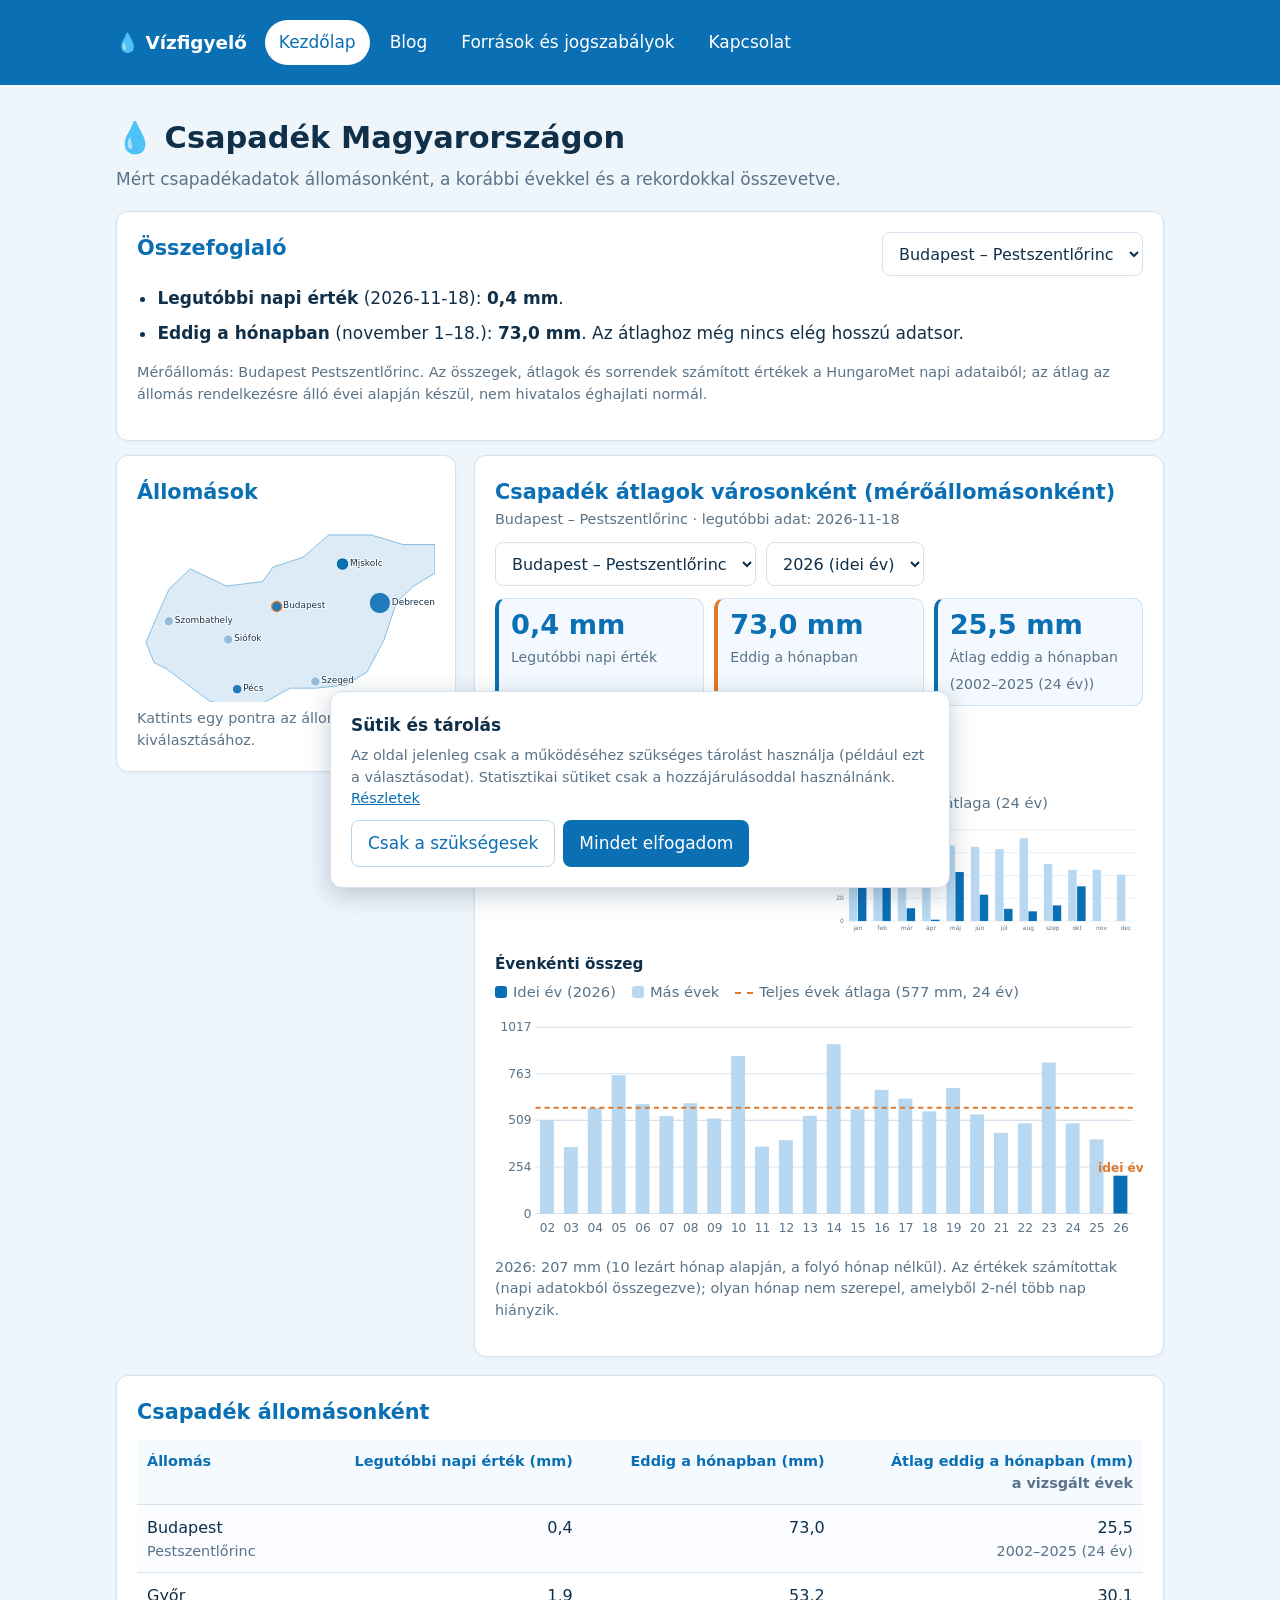
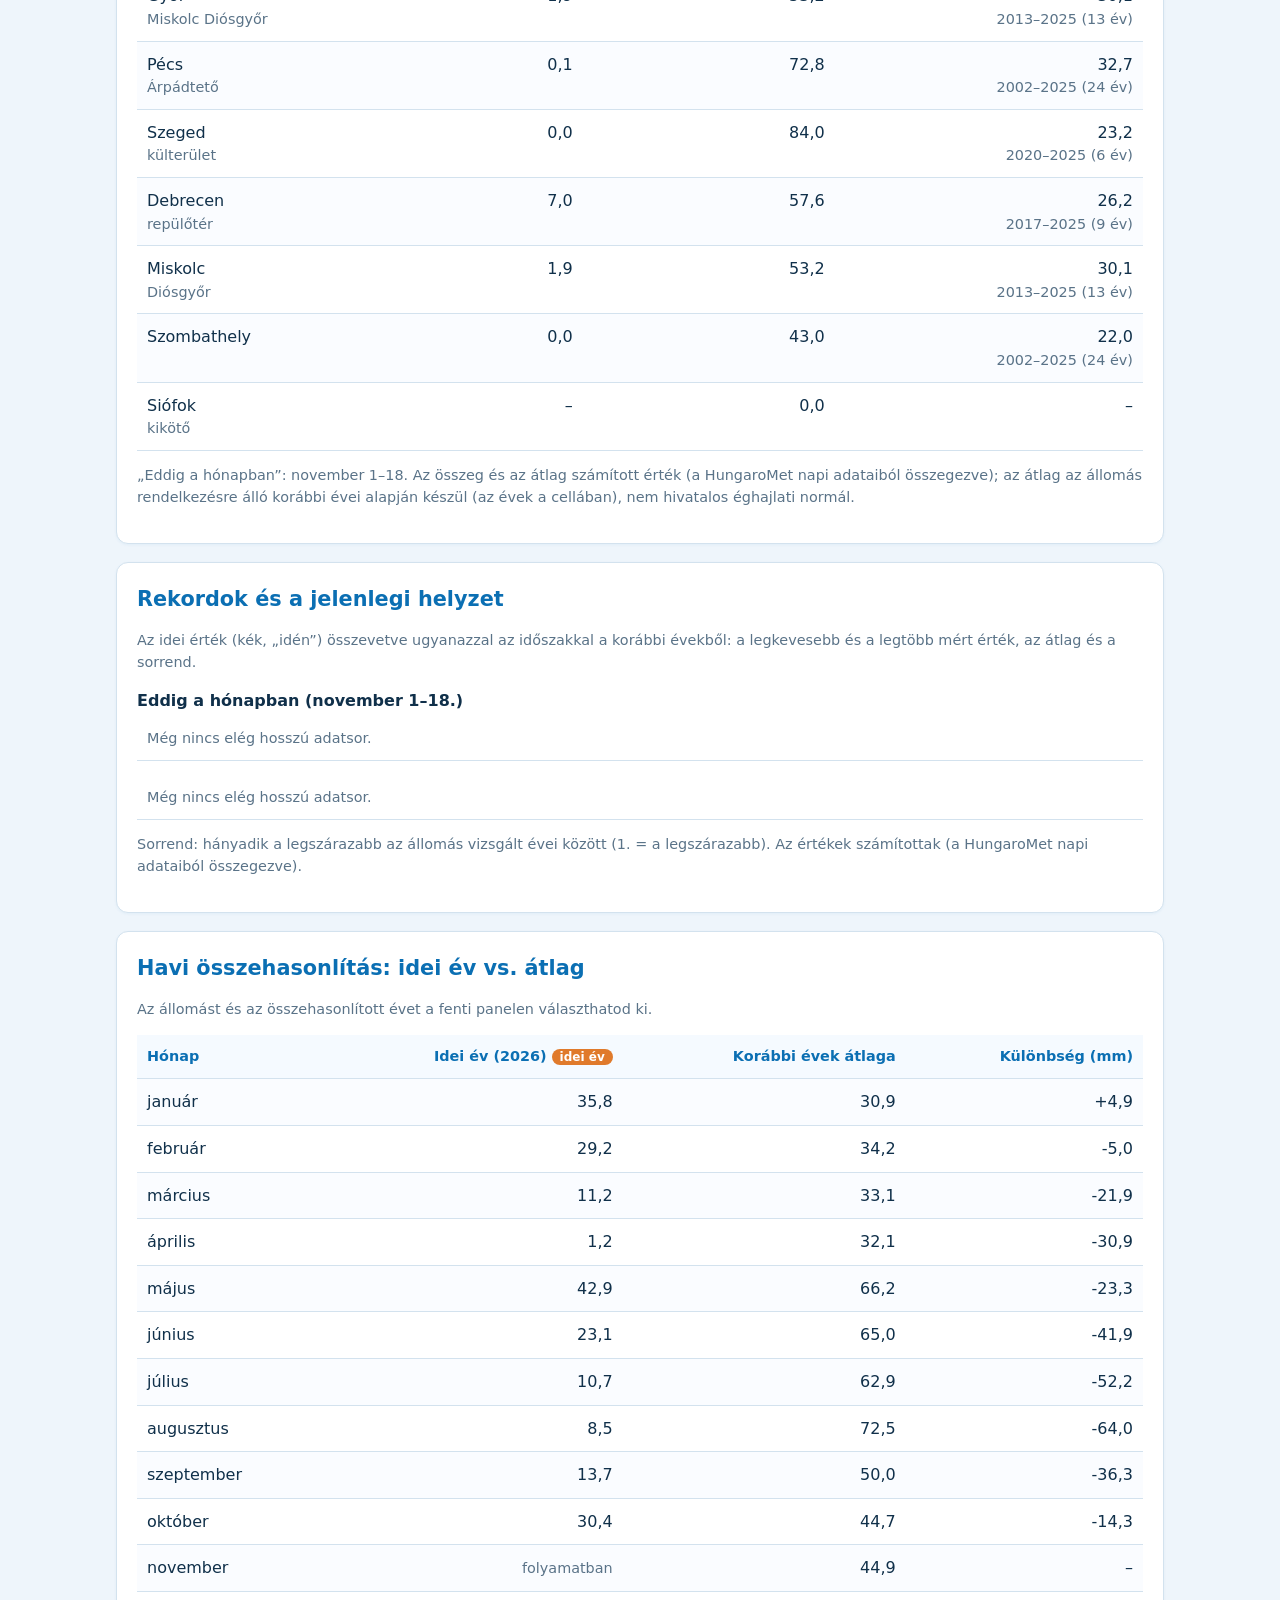
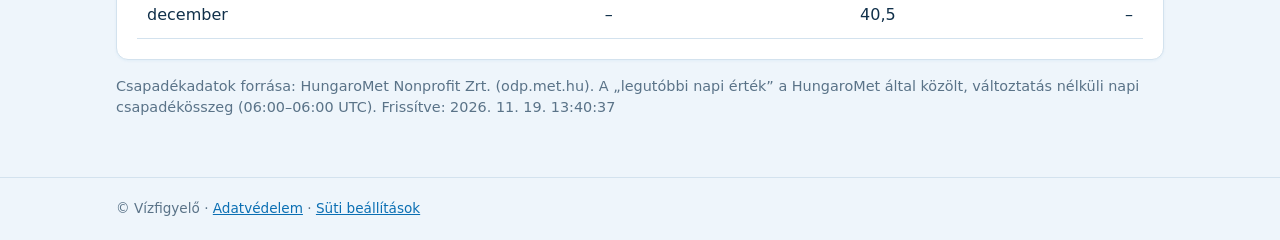
==== index.html @ 3c065a6e "Rename index (1).html to index.html" ====
<!DOCTYPE html>
<html lang="hu">
<head>
<meta charset="utf-8">
<meta name="viewport" content="width=device-width, initial-scale=1">
<title>Vízfigyelő – Csapadék Magyarországon</title>
<link rel="stylesheet" href="assets/site.css">
</head>
<body>
<main class="w">
<h1>💧 Csapadék Magyarországon</h1>
<p class="sub">Mért csapadékadatok állomásonként, a korábbi évekkel és a rekordokkal összevetve.</p>
<div class="demo" id="demo"><b>Demó adatok.</b> A számok mintaadatok, nem valós mérések.</div>

<div class="card" id="sumc">
 <div class="phead">
  <h2>Összefoglaló</h2>
  <div class="ctl"><select id="ss" aria-label="Város kiválasztása"></select></div>
 </div>
 <div id="sm"></div>
</div>

<div class="top">
 <div class="card"><h2>Állomások</h2><svg id="map" viewBox="0 0 700 430" role="img" aria-label="Magyarország térképe mérőállomásokkal"></svg><p class="note" style="margin:6px 0 0">Kattints egy pontra az állomás kiválasztásához.</p></div>
 <div class="card" id="panel">
  <div class="phead">
   <div><h2 id="dt">Csapadék átlagok városonként (mérőállomásonként)</h2><div id="dm" class="note"></div></div>
   <div class="ctl"><select id="cs" aria-label="Állomás"></select><select id="cy" aria-label="Összehasonlított év"></select></div>
  </div>
  <div class="tiles" id="tl"></div>
  <div class="charts">
   <div><h3>Napi csapadék, 14 nap (mm)</h3><svg id="ch" viewBox="0 0 320 140"></svg><div class="note" id="dn"></div></div>
   <div><h3>Havi csapadék</h3><div class="legend" id="lg1"></div><div id="c1"></div></div>
   <div class="wide"><h3>Évenkénti összeg</h3><div class="legend" id="lg2"></div><div id="c2"></div></div>
  </div>
  <p class="note" id="cn"></p>
 </div>
</div>

<div class="card">
 <h2>Csapadék állomásonként</h2>
 <div class="sc"><table id="tb"></table></div>
 <p class="note" id="tn"></p>
</div>

<div class="card">
 <h2>Rekordok és a jelenlegi helyzet</h2>
 <p class="note">Az idei érték (kék, „idén”) összevetve ugyanazzal az időszakkal a korábbi évekből: a legkevesebb és a legtöbb mért érték, az átlag és a sorrend.</p>
 <h3 id="r1t" style="font-size:1rem;margin:.8em 0 .3em"></h3>
 <div class="sc"><table id="r1"></table></div>
 <h3 id="r2t" style="font-size:1rem;margin:1em 0 .3em"></h3>
 <div class="sc"><table id="r2"></table></div>
 <p class="note">Sorrend: hányadik a legszárazabb az állomás vizsgált évei között (1. = a legszárazabb). Az értékek számítottak (a HungaroMet napi adataiból összegezve).</p>
</div>

<div class="card" id="cmpc">
 <h2>Havi összehasonlítás: idei év vs. átlag</h2>
 <p class="note">Az állomást és az összehasonlított évet a fenti panelen választhatod ki.</p>
 <div class="sc"><table id="mt"></table></div>
</div>

<div class="card" id="vz" hidden>
 <h2>Folyók vízállása</h2>
 <div class="sc"><table id="vt"></table></div>
 <p class="note" id="vn"></p>
</div>

<p class="note" style="margin-top:16px">Csapadékadatok forrása: HungaroMet Nonprofit Zrt. (odp.met.hu). A „legutóbbi napi érték” a HungaroMet által közölt, változtatás nélküli napi csapadékösszeg (06:00–06:00 UTC). Frissítve: <span id="up"></span></p>
</main>

<script>
const DEMO={updated:"2026-11-18T12:00:00+01:00",demo:true,stations:[
 {n:"Budapest",lo:19.04,la:47.5,last:0.0,lastDate:"2026-11-17",daily:[0,0,0.2,0,0,0,0,0,1.1,0,0,0,0,0]},
 {n:"Győr",lo:17.63,la:47.69,last:1.8,lastDate:"2026-11-17",daily:[0,0,0,0,0.4,0,0,0,0,2.3,0,0,0,1.8]},
 {n:"Pécs",lo:18.23,la:46.07,last:0.0,lastDate:"2026-11-17",daily:[0,0,0,0,0,0,0,0.6,0,0,0,0,0,0]},
 {n:"Szeged",lo:20.15,la:46.25,last:0.0,lastDate:"2026-11-17",daily:[0,0,0,0,0,0,0,0,0,0,0.2,0,0,0]},
 {n:"Debrecen",lo:21.63,la:47.53,last:0.4,lastDate:"2026-11-17",daily:[0,0,0,0,0,0.8,0,0,0,0,0,1.2,0,0.4]},
 {n:"Miskolc",lo:20.78,la:48.1,last:2.6,lastDate:"2026-11-17",daily:[0,0,0,1.0,0,0,0,0,3.4,0,0,0,0,2.6]}]};
(function(){const N=[37,32,33,38,58,66,62,55,48,42,48,43],S=[3.2,6.5,1.1,0.8,4.0,9.9],A=[22.4,26.0,24.1,18.3,25.6,33.2],T=[310,356,298,402,330,288];
 DEMO.stations.forEach((s,i)=>{let x=i*977+13;const r=()=>(x=(x*9301+49297)%233280)/233280,Y={};
  for(let y=2012;y<=2026;y++)Y[y]=N.map((n,m)=>(y===2026&&m>=10)?null:Math.round(n*(.4+r()*1.3)*10)/10);
  s.years=Y;s.mtd={sum:S[i],days:18,month:11,year:2026};s.ytd={sum:T[i],days:322,year:2026};
  s.mtdAvg=A[i];s.mtdAvgN=14;s.mtdAvgFrom=2012;s.mtdAvgTo=2025;
  s.mtdStats={avg:A[i],n:14,from:2012,to:2025,min:{y:2013,v:1.2},max:{y:2019,v:71.4},rank:3+i,of:15};
  s.ytdStats={avg:520,n:14,from:2012,to:2025,min:{y:2022,v:301.5},max:{y:2014,v:760.2},rank:2+i,of:15}});})();
// ---------------------------------------------------------------------
const OUT=[[16.11,46.87],[16.45,47.4],[16.65,47.7],[17.15,48.02],[18.0,47.75],[18.85,47.82],[19.1,48.05],[19.8,48.2],[20.4,48.55],[21.4,48.55],[22.15,48.4],[22.9,48.4],[22.9,47.95],[22.4,47.75],[22.0,47.5],[21.7,46.9],[21.3,46.4],[20.8,46.2],[20.1,46.15],[19.5,46.15],[18.9,45.93],[18.4,45.78],[17.6,45.95],[16.6,46.45],[16.3,46.55]];
const MN=["január","február","március","április","május","június","július","augusztus","szeptember","október","november","december"];
const MS=["jan","feb","már","ápr","máj","jún","júl","aug","szep","okt","nov","dec"];
const P=(lo,la)=>[(lo-16)*100+10,(48.7-la)*150+15];
const el=id=>document.getElementById(id),NS="http://www.w3.org/2000/svg";
const f=(x,d=1)=>x==null?"–":Number(x).toLocaleString("hu-HU",{minimumFractionDigits:d,maximumFractionDigits:d});
const esc=s=>String(s).replace(/[&<>"']/g,c=>({"&":"&amp;","<":"&lt;",">":"&gt;",'"':"&quot;","'":"&#39;"}[c]));
const lbl=s=>{let p="";if(s.hmName){p=s.hmName.toLowerCase().startsWith(s.n.toLowerCase())?s.hmName.slice(s.n.length).trim():s.hmName}return p?s.n+" – "+p:s.n};
const sum=a=>a.reduce((p,q)=>p+q,0);
const yrs=s=>s.mtdAvg!=null&&s.mtdAvgFrom?`${s.mtdAvgFrom}–${s.mtdAvgTo} (${s.mtdAvgN} év)`:"";
let DATA=DEMO,sel=null,csi=0,cyr=null;

function map(){
 const m=el("map");m.innerHTML="";
 const poly=document.createElementNS(NS,"polygon");poly.setAttribute("class","land");
 poly.setAttribute("points",OUT.map(p=>P(...p).join(",")).join(" "));m.appendChild(poly);
 DATA.stations.forEach((s,i)=>{
  const [x,y]=P(s.lo,s.la),r=11+Math.min(s.last||0,10)*2;
  const c=document.createElementNS(NS,"circle");
  c.setAttribute("cx",x);c.setAttribute("cy",y);c.setAttribute("r",r);
  c.setAttribute("fill",s.last>0?"#0b6fb3":"#8fb7d6");c.setAttribute("fill-opacity",".9");
  c.setAttribute("class","dot"+(sel===i?" sel":""));
  c.onclick=()=>pick(i);
  const t=document.createElementNS(NS,"title");t.textContent=s.n+": "+f(s.last)+" mm";c.appendChild(t);m.appendChild(c);
  const l=document.createElementNS(NS,"text");l.setAttribute("x",x+r+3);l.setAttribute("y",y+4);l.setAttribute("class","lblm");l.textContent=s.n;m.appendChild(l);
 });
}
function table(){
 el("tb").innerHTML="<tr><th>Állomás</th><th class=n>Legutóbbi napi érték (mm)</th><th class=n>Eddig a hónapban (mm)</th><th class=n>Átlag eddig a hónapban (mm)<div class=note>a vizsgált évek</div></th></tr>"+
  DATA.stations.map((s,i)=>`<tr class="r" data-i="${i}"><td>${esc(s.n)}${s.hmName?`<div class=note>${esc(lbl(s).slice(s.n.length+3)||"")}</div>`:""}</td><td class=n>${f(s.last)}</td><td class=n>${f(s.mtd&&s.mtd.sum)}</td><td class=n>${f(s.mtdAvg)}<div class=note>${yrs(s)}</div></td></tr>`).join("");
 el("tb").querySelectorAll("tr.r").forEach(r=>r.onclick=()=>pick(+r.dataset.i));
 const m=DATA.stations.find(s=>s.mtd);
 el("tn").textContent=m?`„Eddig a hónapban”: ${MN[m.mtd.month-1]} 1–${m.mtd.days}. Az összeg és az átlag számított érték (a HungaroMet napi adataiból összegezve); az átlag az állomás rendelkezésre álló korábbi évei alapján készül (az évek a cellában), nem hivatalos éghajlati normál.`:"";
}
function recs(){
 const m=DATA.stations.find(s=>s.mtd&&s.mtdStats)||DATA.stations.find(s=>s.mtd);
 const head=l=>`<tr><th>Állomás</th><th class=n>Idén (mm)</th><th class=n>Legkevesebb (mm)</th><th class=n>Átlag (mm)</th><th class=n>Legtöbb (mm)</th><th class=n>Sorrend</th></tr>`;
 const rows=(k,cur)=>DATA.stations.filter(s=>s[k+"Stats"]&&s[k]).map(s=>{const t=s[k+"Stats"];
  return `<tr><td>${esc(s.n)}</td><td class=n><b style="color:var(--ac)">${f(cur(s))}</b></td><td class=n>${f(t.min.v)}<div class=note>${t.min.y}</div></td><td class=n>${f(t.avg)}<div class=note>${t.from}–${t.to}</div></td><td class=n>${f(t.max.v)}<div class=note>${t.max.y}</div></td><td class=n>${t.rank}. / ${t.of}</td></tr>`}).join("");
 const a=rows("mtd",s=>s.mtd.sum),b=rows("ytd",s=>s.ytd.sum);
 el("r1t").textContent=m?`Eddig a hónapban (${MN[m.mtd.month-1]} 1–${m.mtd.days}.)`:"";
 el("r2t").textContent=m&&m.ytd?`Eddig az évben (január 1. – ${MN[m.mtd.month-1]} ${m.mtd.days}.)`:"";
 el("r1").innerHTML=a?head()+a:"<tr><td class=note>Még nincs elég hosszú adatsor.</td></tr>";
 el("r2").innerHTML=b?head()+b:"<tr><td class=note>Még nincs elég hosszú adatsor.</td></tr>";
}
function detail(){
 const ch=el("ch");ch.innerHTML="";el("tl").innerHTML="";
 if(sel===null)return;
 const s=DATA.stations[sel];
 el("dm").textContent=lbl(s)+(s.lastDate?" · legutóbbi adat: "+s.lastDate:"");
 const T=[["Legutóbbi napi érték",f(s.last)+" mm",""]];
 if(s.mtd)T.push(["Eddig a hónapban",f(s.mtd.sum)+" mm","hl"],["Átlag eddig a hónapban"+(yrs(s)?" ("+yrs(s)+")":""),f(s.mtdAvg)+" mm",""]);
 if(s.ytd)T.push(["Eddig az évben",f(s.ytd.sum)+" mm",""]);
 el("tl").innerHTML=T.map(t=>`<div class="tile ${t[2]}"><b>${t[1]}</b><span>${esc(t[0])}</span></div>`).join("");
 const d=s.daily.map(v=>v||0),mx=Math.max(...d,1)*1.1,X=i=>20+i*(290/13),Y=v=>120-v/mx*100;
 ch.innerHTML=`<line x1="20" y1="120" x2="310" y2="120" stroke="var(--bd)"/>`+d.map((v,i)=>`<rect x="${X(i)-8}" y="${Y(v)}" width="16" height="${120-Y(v)}" style="fill:var(--ac)" opacity=".85"/>`).join("")+
  `<text x="20" y="135" class="lbl" style="fill:var(--mu)">−14 nap</text><text x="285" y="135" class="lbl" style="fill:var(--mu)">legutóbbi</text>`;
 summary();el("dn").innerHTML=DATA.demo?'<span class="tag">demó adat</span>':"";
}
function summary(){
 const ss=el("ss");
 ss.innerHTML=DATA.stations.map((s,i)=>`<option value="${i}"${i===sel?" selected":""}>${esc(lbl(s))}</option>`).join("");
 if(sel===null){el("sm").innerHTML="";return}
 const s=DATA.stations[sel],M=s.mtdStats,Yt=s.ytdStats,L=[];
 const rel=(cur,avg)=>{if(avg==null||!avg)return null;const p=(cur-avg)/avg*100,d=cur-avg;
  const w=Math.abs(p)<=10?["az átlag körül","tag"]:p>0?["az átlag felett","tag now"]:["az átlag alatt","tag"];
  return `<span class="${w[1]}">${w[0]}</span> (${d>0?"+":""}${f(d)} mm, ${p>0?"+":""}${f(p,0)}%)`};
 L.push(`<b>Legutóbbi napi érték</b> (${esc(s.lastDate||"–")}): <b>${f(s.last)} mm</b>.`);
 if(s.mtd){let t=`<b>Eddig a hónapban</b> (${MN[s.mtd.month-1]} 1–${s.mtd.days}.): <b>${f(s.mtd.sum)} mm</b>`;
  if(M){t+=`. Az átlag ${M.from}–${M.to} között ${f(M.avg)} mm, így ez ${rel(s.mtd.sum,M.avg)}.`;
   t+=` Ugyanebben az időszakban a legkevesebb ${f(M.min.v)} mm (${M.min.y}), a legtöbb ${f(M.max.v)} mm (${M.max.y}) volt; ${M.rank}. a legszárazabb a(z) ${M.of} év közül.`}
  else t+=". Az átlaghoz még nincs elég hosszú adatsor.";L.push(t)}
 if(s.ytd){let t=`<b>Eddig az évben</b>: <b>${f(s.ytd.sum)} mm</b>`;
  if(Yt){t+=`. Az átlag ${f(Yt.avg)} mm, így ez ${rel(s.ytd.sum,Yt.avg)}.`;
   t+=` A legkevesebb ${f(Yt.min.v)} mm (${Yt.min.y}), a legtöbb ${f(Yt.max.v)} mm (${Yt.max.y}); ${Yt.rank}. a legszárazabb a(z) ${Yt.of} év közül.`}
  else t+=". Az átlaghoz még nincs elég hosszú adatsor.";L.push(t)}
 el("sm").innerHTML="<ul style='margin:.4em 0 0;padding-left:1.2em'>"+L.map(x=>`<li style="margin:.5em 0">${x}</li>`).join("")+"</ul>"+
  `<p class="note">${s.hmName?"Mérőállomás: "+esc(s.hmName)+". ":""}Az összegek, átlagok és sorrendek számított értékek a HungaroMet napi adataiból; az átlag az állomás rendelkezésre álló évei alapján készül, nem hivatalos éghajlati normál.${DATA.demo?' <span class="tag">demó adat</span>':""}</p>`;
}
function barChart(cats,groups,line,mark){
 const W=640,H=230,L=40,R=10,T=18,B=28,pw=W-L-R,ph=H-T-B;
 const all=groups.flatMap(g=>g.v).filter(v=>v!=null).concat(line!=null?[line]:[]);
 const mx=Math.max(...all,1)*1.1,n=cats.length,gw=pw/n,bw=Math.min(18,gw/(groups.length+.6));
 let s=`<svg viewBox="0 0 ${W} ${H}" role="img">`;
 for(let k=0;k<=4;k++){const y=T+ph-ph*k/4;s+=`<line x1="${L}" x2="${W-R}" y1="${y}" y2="${y}" stroke="var(--bd)"/><text x="${L-4}" y="${y+4}" text-anchor="end" class="lbl" style="fill:var(--mu)">${Math.round(mx*k/4)}</text>`}
 cats.forEach((c,i)=>{const x0=L+gw*i+gw/2-bw*groups.length/2;
  groups.forEach((g,j)=>{const v=g.v[i];if(v==null)return;const h=v/mx*ph,col=Array.isArray(g.c)?g.c[i]:g.c;
   s+=`<rect x="${x0+j*bw}" y="${T+ph-h}" width="${bw-1}" height="${h}" style="fill:${col}"><title>${c}: ${f(v)} mm</title></rect>`});
  s+=`<text x="${L+gw*i+gw/2}" y="${H-10}" text-anchor="middle" class="lbl" style="fill:var(--mu)">${c}</text>`});
 if(line!=null){const y=T+ph-line/mx*ph;s+=`<line x1="${L}" x2="${W-R}" y1="${y}" y2="${y}" style="stroke:var(--wa)" stroke-width="2" stroke-dasharray="5 4"/>`}
 if(mark&&groups[0].v[mark.i]!=null){const v=groups[0].v[mark.i];s+=`<text x="${L+gw*mark.i+gw/2}" y="${T+ph-v/mx*ph-4}" text-anchor="middle" class="lbl" style="fill:var(--wa);font-weight:700">${mark.t}</text>`}
 return s+"</svg>";
}
function cmp(){
 el("cs").innerHTML=DATA.stations.map((s,i)=>`<option value="${i}"${i===csi?" selected":""}>${esc(lbl(s))}</option>`).join("");
 const s=DATA.stations[csi],Y=s.years||{},ys=Object.keys(Y).sort();
 if(!ys.length){["c1","c2","mt","lg1","lg2"].forEach(i=>el(i).innerHTML="");el("c1").innerHTML="<p class='sub'>Még nincs elég adat az összehasonlításhoz.</p>";el("cn").textContent="";el("cy").innerHTML="";return}
 const curY=String(s.mtd&&s.mtd.year||ys[ys.length-1]);
 if(cyr==null||!Y[cyr])cyr=Y[curY]?curY:ys[ys.length-1];
 const isCur=cyr===curY;
 el("cy").innerHTML=ys.slice().reverse().map(y=>`<option value="${y}"${y===cyr?" selected":""}>${y}${y===curY?" (idei év)":""}</option>`).join("");
 const others=ys.filter(y=>y!==cyr);
 const avg=MS.map((_,m)=>{const v=others.map(y=>Y[y][m]).filter(x=>x!=null);return v.length>=3?sum(v)/v.length:null});
 const yl=isCur?"Idei év":"Kiválasztott év",al=isCur?"Korábbi évek átlaga":"A többi év átlaga";
 el("lg1").innerHTML=`<span><i style="background:var(--ac)"></i>${yl} (${cyr})</span><span><i style="background:var(--ac3)"></i>${al} (${others.length} év)</span>`;
 el("c1").innerHTML=barChart(MS,[{v:avg,c:"var(--ac3)"},{v:Y[cyr],c:"var(--ac)"}]);
 const cm=isCur&&s.mtd?s.mtd.month-1:-1;
 el("mt").innerHTML=`<tr><th>Hónap</th><th class=n>${yl} (${cyr}) ${isCur?'<span class="tag now">idei év</span>':""}</th><th class=n>${al}</th><th class=n>Különbség (mm)</th></tr>`+
  MN.map((mn,m)=>{const v=Y[cyr][m],a=avg[m],d=v!=null&&a!=null?v-a:null;
   return `<tr><td>${mn}</td><td class=n>${m===cm?'<span class="note">folyamatban</span>':f(v)}</td><td class=n>${f(a)}</td><td class=n>${d==null?"–":(d>0?"+":"")+f(d)}</td></tr>`}).join("");
 const full=y=>Y[y].every(x=>x!=null)?sum(Y[y]):null;
 const tot=ys.map(y=>full(y)!=null?full(y):(y===cyr?sum(Y[y].filter(x=>x!=null)):null));
 const fo=others.map(full).filter(x=>x!=null),avgT=fo.length?sum(fo)/fo.length:null;
 el("lg2").innerHTML=`<span><i style="background:var(--ac)"></i>${yl} (${cyr})</span><span><i style="background:var(--ac3)"></i>Más évek</span><span><i class="dash"></i>Teljes évek átlaga${avgT!=null?` (${f(avgT,0)} mm, ${fo.length} év)`:""}</span>`;
 el("c2").innerHTML=barChart(ys.map(y=>y.slice(2)),[{v:tot,c:ys.map(y=>y===cyr?"var(--ac)":"var(--ac3)")}],avgT,{i:ys.indexOf(cyr),t:isCur?"idei év":"kiv."});
 const done=Y[cyr].filter(x=>x!=null).length;
 el("cn").textContent=`${cyr}: ${f(sum(Y[cyr].filter(x=>x!=null)),0)} mm`+(done<12?` (${done} lezárt hónap alapján${isCur?", a folyó hónap nélkül":""})`:"")+`. Az értékek számítottak (napi adatokból összegezve); olyan hónap nem szerepel, amelyből 2-nél több nap hiányzik.`;
}
function pick(i){sel=i;csi=i;map();detail();cmp()}
el("ss").onchange=e=>pick(+e.target.value);
el("cs").onchange=e=>{csi=+e.target.value;cmp()};
el("cy").onchange=e=>{cyr=e.target.value;cmp()};

function vizugy(v){
 el("vt").innerHTML="<tr><th>Vízmérce</th><th>Vízfolyás</th><th>Mérés időpontja</th><th class=n>Vízállás (cm)</th></tr>"+
  v.gauges.map(g=>`<tr><td>${esc(g.name)}</td><td>${esc(g.river)}</td><td>${esc(g.time)}</td><td class=n>${esc(g.level)}</td></tr>`).join("");
 el("vn").innerHTML=`Adatgazda: Országos Vízügyi Főigazgatóság (OVF), <a href="https://vizugy.hu" rel="noopener">vizugy.hu</a>. A vízállás a vízmérce nullpontjához viszonyított érték. Az adatok tájékoztató jellegűek; hivatalos döntésekhez és vízi közlekedéshez az eredeti hatósági közlemények az irányadók.`;
 el("vz").hidden=false;
}
function init(){
 el("demo").style.display=DATA.demo?"":"none";
 el("up").textContent=new Date(DATA.updated).toLocaleString("hu-HU")+(DATA.demo?" (demó)":"");
 if(sel===null&&DATA.stations.length){sel=0;csi=0}
 map();table();recs();detail();cmp();
}
fetch("data.json",{cache:"no-store"}).then(r=>r.ok?r.json():Promise.reject())
 .then(d=>{if(d&&d.stations&&d.stations.length)DATA=d}).catch(()=>{}).finally(init);
fetch("vizugy.json",{cache:"no-store"}).then(r=>r.ok?r.json():Promise.reject())
 .then(v=>{if(v&&v.gauges&&v.gauges.length)vizugy(v)}).catch(()=>{});
</script>
<script src="assets/site.js"></script>
</body>
</html>
---- assets/site.css ----
/* Light blue palette: tints of one blue + one complementary orange accent */
:root{color-scheme:light;
--bg:#eef5fb;--card:#ffffff;--tx:#10304a;--mu:#5a7388;--bd:#d3e2ee;
--ac:#0b6fb3;--ac2:#4a9fd8;--ac3:#b7d8f0;--land:#dcebf6;--wa:#e07a2b}
*{box-sizing:border-box}
body{margin:0;background:var(--bg);color:var(--tx);font:16px/1.55 system-ui,-apple-system,"Segoe UI",Roboto,sans-serif}
a{color:var(--ac)}
.w{max-width:1080px;margin:0 auto;padding:16px}
h1{font-size:1.6rem;margin:.2em 0}h2{font-size:1.15rem;margin:0 0 .5em;color:var(--ac)}
.sub{color:var(--mu);margin:0 0 12px}
.card{background:var(--card);border:1px solid var(--bd);border-radius:12px;padding:14px;margin-top:14px;box-shadow:0 1px 3px rgba(11,111,179,.06)}
.grid{display:grid;grid-template-columns:1.2fr 1fr;gap:14px}.grid .card{margin-top:0}
@media(max-width:800px){.grid{grid-template-columns:1fr}}
.demo{background:#fdeede;border:1px solid var(--wa);border-radius:10px;padding:10px 12px;margin:12px 0;font-size:.9rem}
header.site{background:var(--ac)}
.bar{display:flex;align-items:center;gap:18px;flex-wrap:wrap;padding-top:10px;padding-bottom:10px}
.brand{font-weight:700;font-size:1.15rem;text-decoration:none;color:#fff}
nav{display:flex;gap:6px;flex-wrap:wrap}
nav a{padding:6px 12px;border-radius:99px;text-decoration:none;color:#fff}
nav a:hover{background:rgba(255,255,255,.2)}
nav a[aria-current]{background:#fff;color:var(--ac)}
#mb{display:none;margin-left:auto;font-size:1.3rem;background:none;border:1px solid rgba(255,255,255,.6);border-radius:8px;color:#fff;padding:2px 10px}
@media(max-width:640px){#mb{display:block}nav{display:none;width:100%;flex-direction:column}nav.open{display:flex}}
footer.site{color:var(--mu);font-size:.85rem;margin-top:24px;border-top:1px solid var(--bd)}
svg{width:100%;height:auto;display:block}
.land{fill:var(--land);stroke:var(--ac2);stroke-width:1.5}
.dot{cursor:pointer;stroke:#fff;stroke-width:2}.dot:hover,.dot.sel{stroke:var(--wa);stroke-width:3}
.lbl{font-size:11px;fill:var(--tx);pointer-events:none}
table{width:100%;border-collapse:collapse;font-size:.9rem}
th,td{text-align:left;padding:6px 6px;border-bottom:1px solid var(--bd);vertical-align:top}
th{color:var(--ac);font-weight:600;background:#f5faff}
td.n,th.n{text-align:right;font-variant-numeric:tabular-nums}
tr.r{cursor:pointer}tr.r:hover{background:#f0f7fd}
.sc{overflow-x:auto}
.tag{font-size:.75rem;padding:1px 8px;border-radius:99px;background:var(--ac3);color:var(--tx);white-space:nowrap}
.tag.now{background:var(--wa);color:#fff}
.note{color:var(--mu);font-size:.82rem}
.legend{display:flex;gap:16px;flex-wrap:wrap;font-size:.85rem;color:var(--mu);margin:4px 0 6px}
.legend i{display:inline-block;width:12px;height:12px;border-radius:3px;margin-right:6px;vertical-align:-1px}
.legend i.dash{height:0;width:18px;border-radius:0;border-top:2px dashed var(--wa);vertical-align:3px}
.ctl{display:flex;gap:10px;flex-wrap:wrap;margin-bottom:10px}
select,input,textarea{font:inherit;color:var(--tx);background:#fff;border:1px solid var(--bd);border-radius:8px;padding:8px 10px;width:100%}
.ctl select{width:auto}
label{display:block;margin:10px 0 4px;font-weight:600}
label.chk{display:flex;gap:8px;font-weight:400;align-items:flex-start}label.chk input{width:auto;margin-top:5px}
.btn{background:var(--ac);color:#fff;border:0;border-radius:8px;padding:9px 16px;font:inherit;cursor:pointer}
.btn.alt{background:#fff;color:var(--ac);border:1px solid var(--ac3)}
.prose{max-width:760px}.prose p,.prose li{line-height:1.65}
.post{display:block;text-decoration:none;color:inherit}.post h2{margin:0}
#cb{position:fixed;left:12px;right:12px;bottom:12px;max-width:620px;margin:0 auto;z-index:50;box-shadow:0 6px 24px rgba(16,48,74,.25)}
#cb .row{display:flex;gap:8px;flex-wrap:wrap;margin-top:10px}

/* ---- dashboard layout ---- */
h3{font-size:.95rem;margin:.2em 0;color:var(--tx)}
.top{display:grid;grid-template-columns:minmax(250px,340px) 1fr;gap:14px;align-items:start;margin-top:14px}
.top .card{margin-top:0}
@media(max-width:860px){.top{grid-template-columns:1fr}}
.phead{display:flex;justify-content:space-between;gap:12px;flex-wrap:wrap;align-items:flex-start}
.phead h2{margin:0;font-size:1.3rem}
.phead .ctl{margin:0}
.tiles{display:grid;grid-template-columns:repeat(auto-fit,minmax(170px,1fr));gap:10px;margin:12px 0 14px}
.tile{background:#f3f9fe;border:1px solid var(--bd);border-left:4px solid var(--ac);border-radius:10px;padding:8px 12px}
.tile b{display:block;font-size:1.45rem;color:var(--ac);line-height:1.3}
.tile span{font-size:.8rem;color:var(--mu)}
.tile.hl{border-left-color:var(--wa)}
.charts{display:grid;grid-template-columns:1fr 1fr;gap:14px}
.charts .wide{grid-column:1/-1}
@media(max-width:700px){.charts{grid-template-columns:1fr}}
.lblm{font-size:21px;fill:var(--tx);pointer-events:none;paint-order:stroke;stroke:#fff;stroke-width:4px}
tr:nth-child(even) td{background:#fafcff}

/* ---- readability pass ---- */
body{font-size:17px;line-height:1.6}
.w{padding:20px 16px}
h1{font-size:1.9rem;margin:.3em 0 .1em}
h2{font-size:1.3rem}
.card{padding:20px;margin-top:18px}
.top{gap:18px}
table{font-size:1rem}
th,td{padding:10px 10px}
th{font-size:.9rem}
.note{font-size:.9rem;line-height:1.5}
.legend{font-size:.92rem}
.tile b{font-size:1.7rem}
.tile span{font-size:.88rem}
select{font-size:1rem;padding:10px 12px;min-height:44px}
nav a{padding:9px 14px}
.btn{min-height:44px}
.lbl{font-size:12px}
@media(max-width:640px){body{font-size:16px}.card{padding:14px}th,td{padding:8px 6px}}
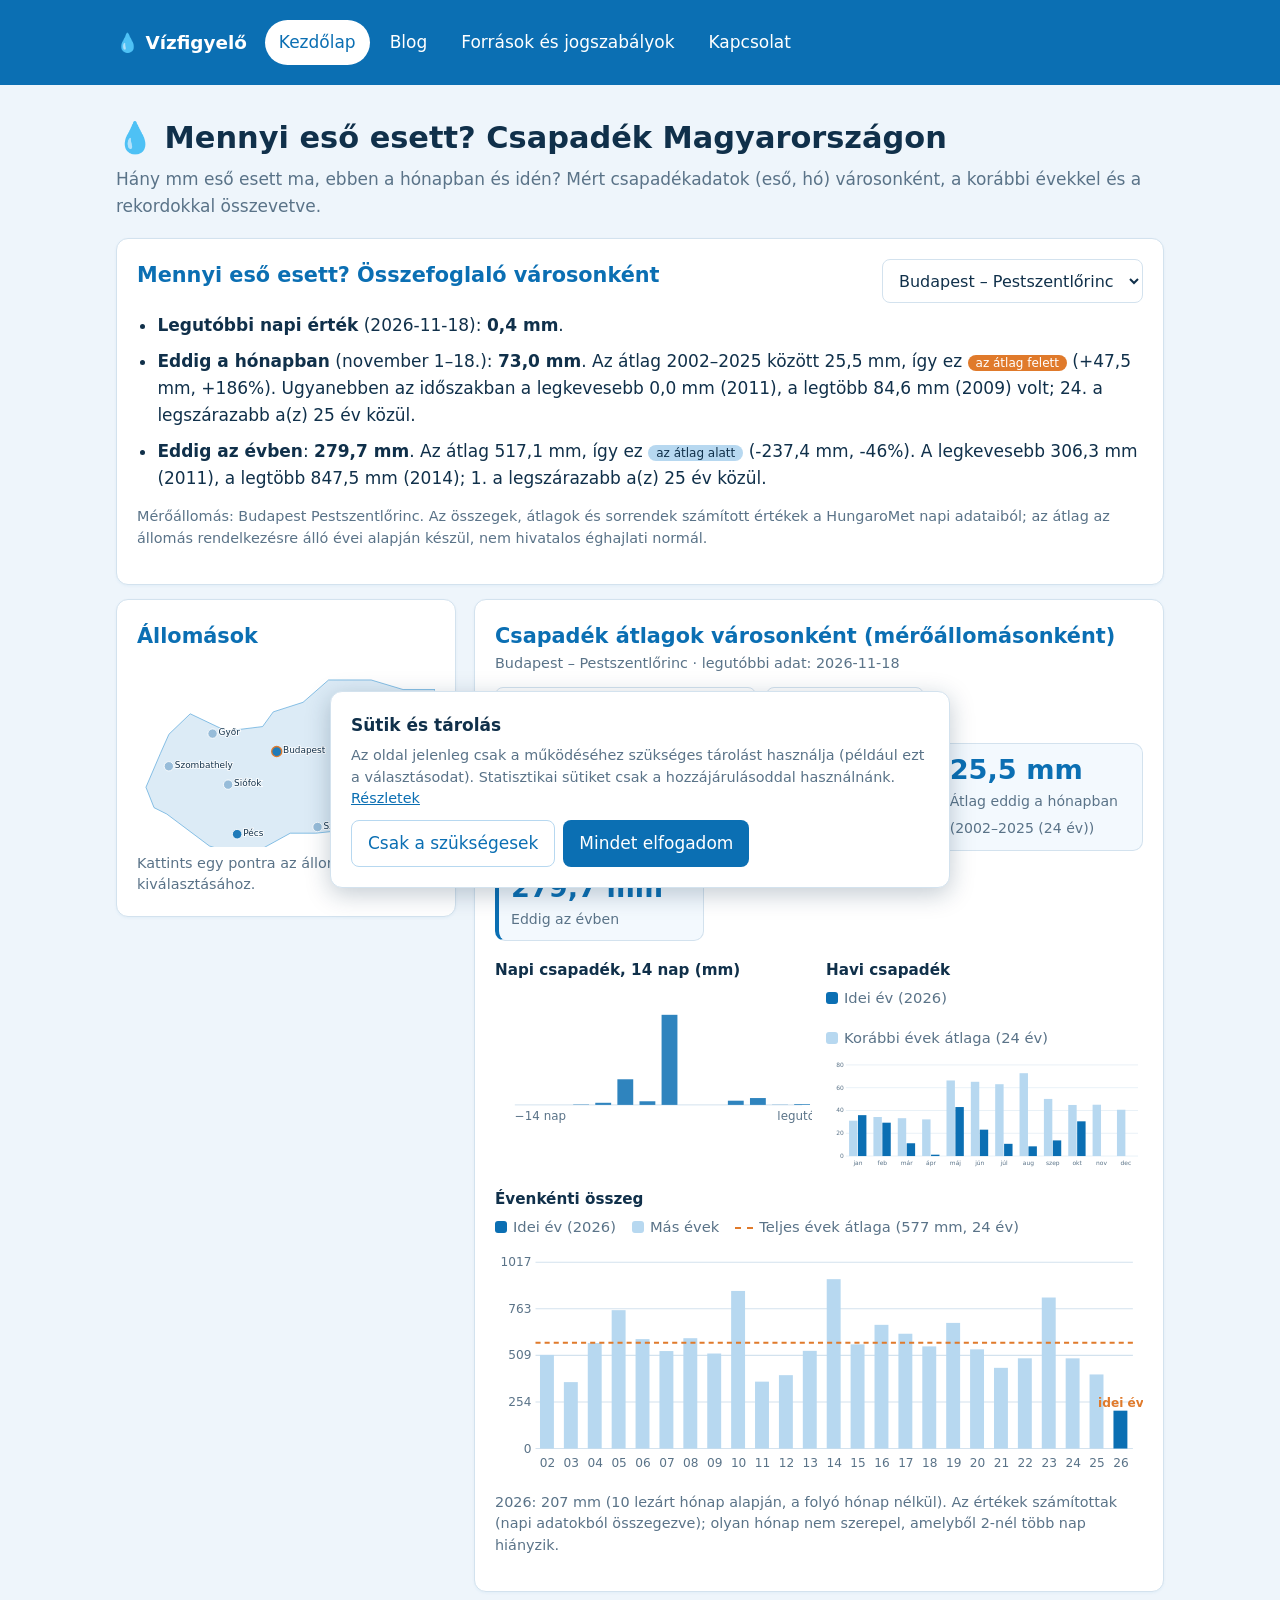
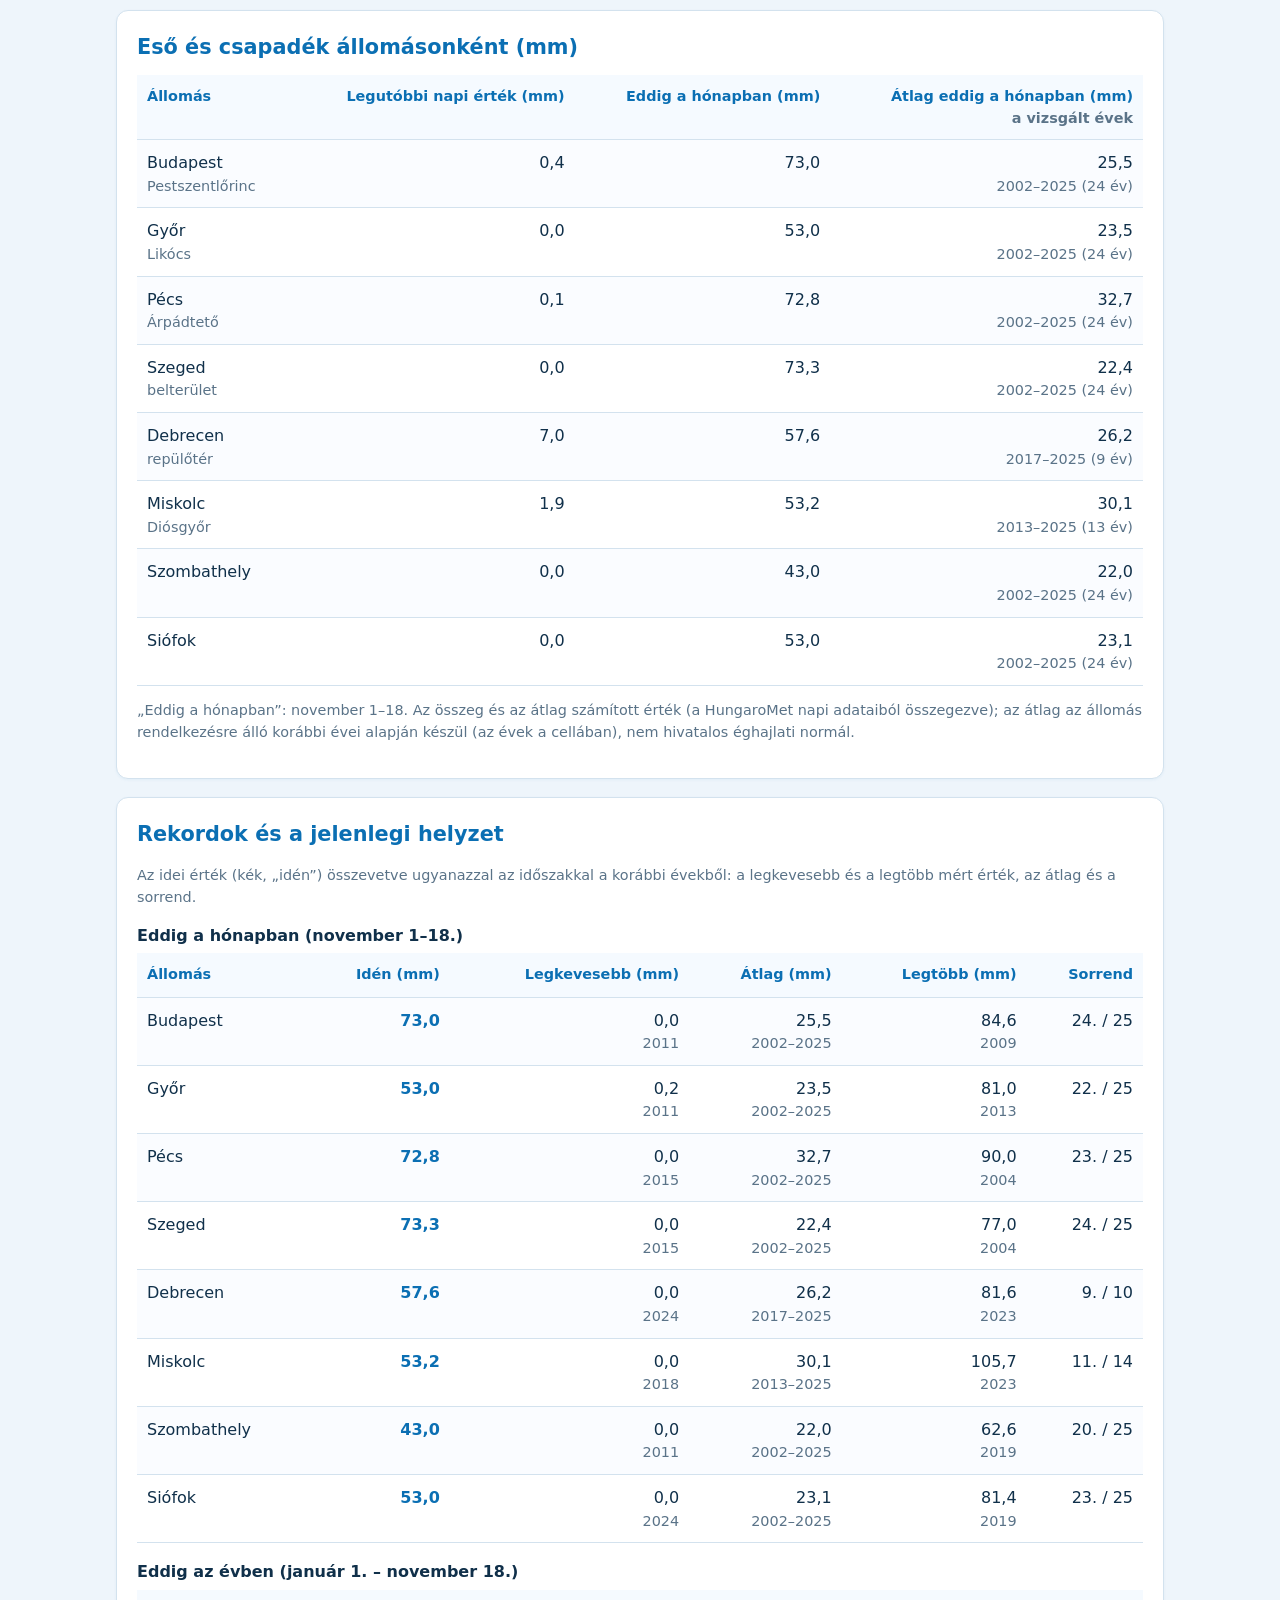
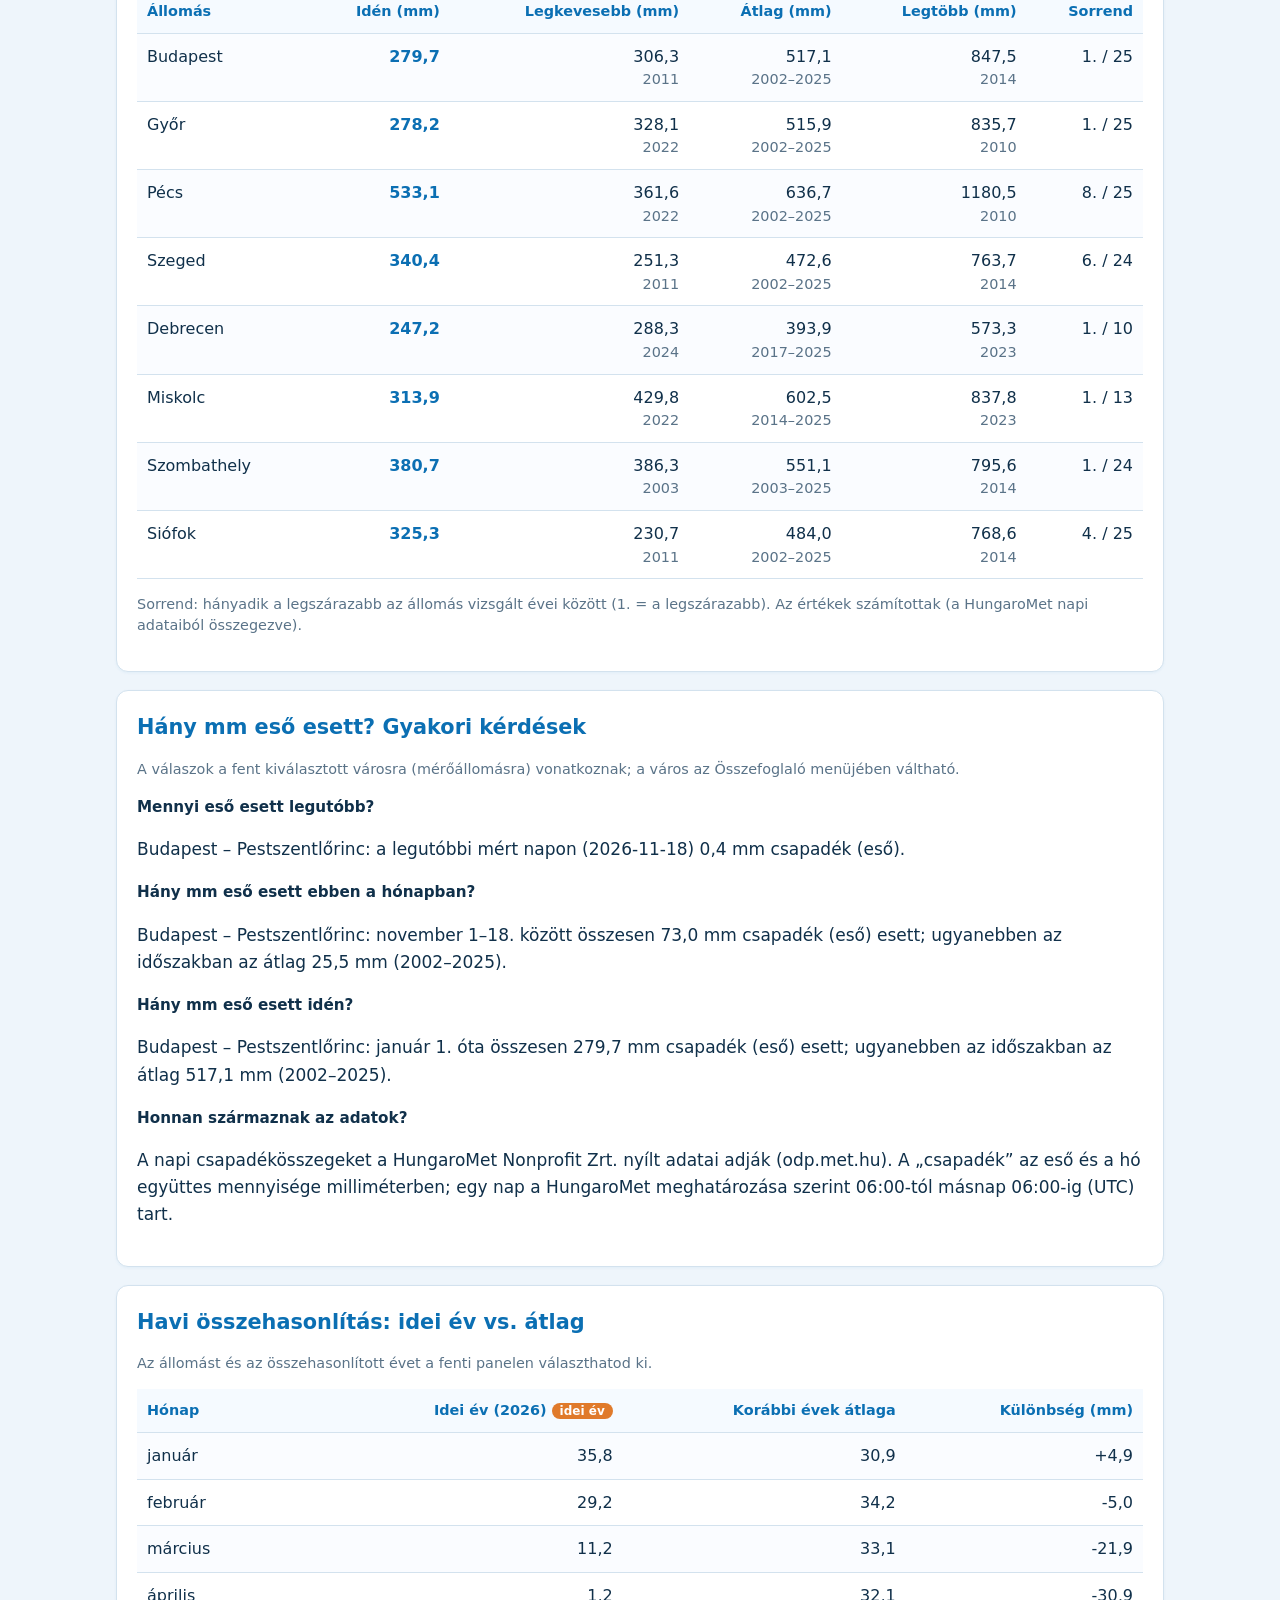
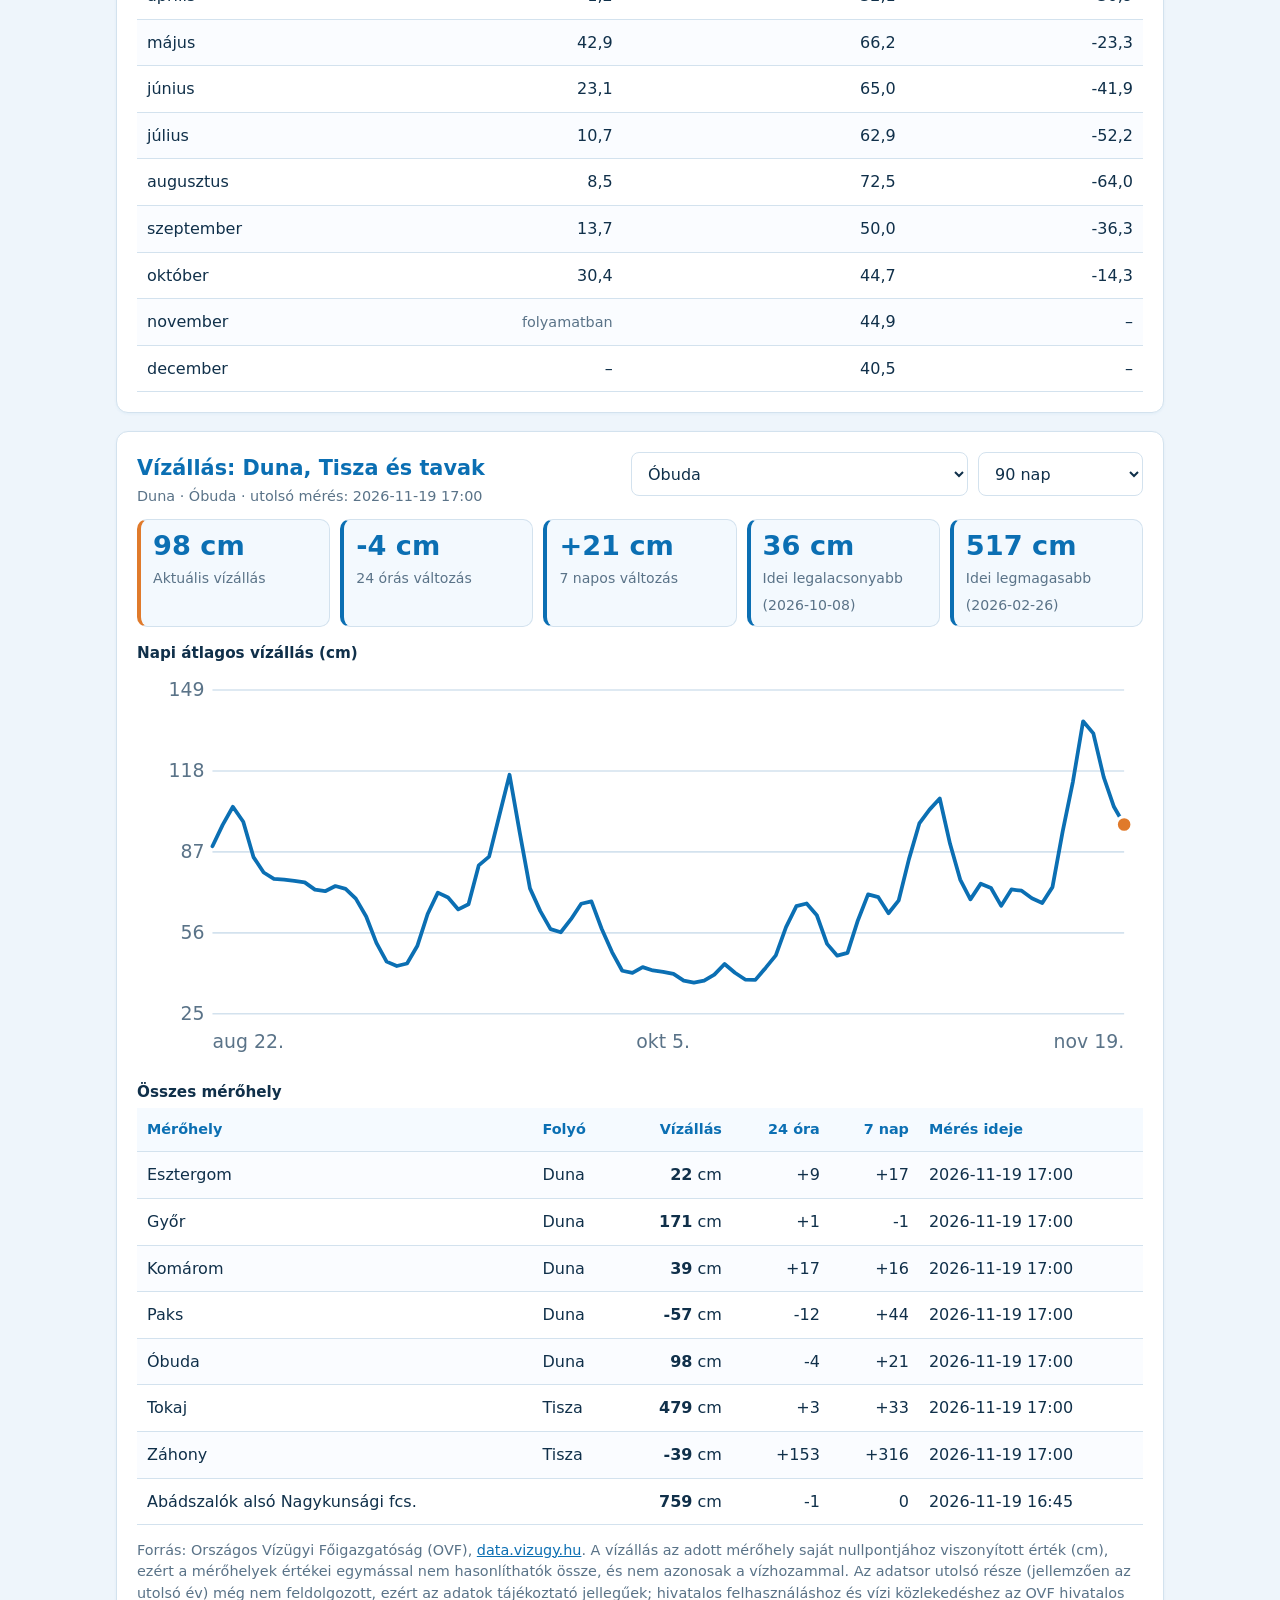
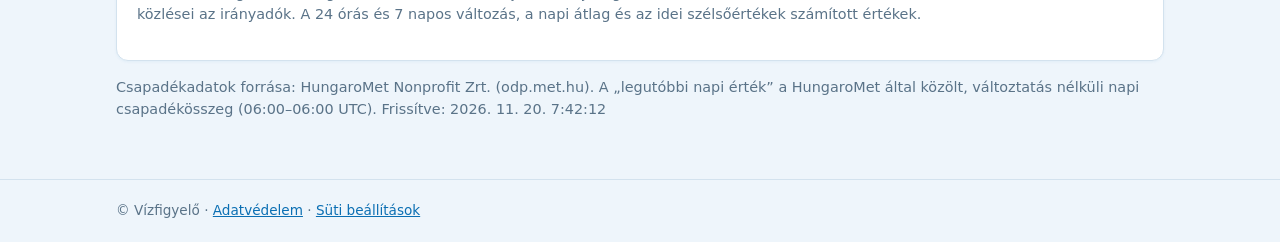
==== commit 14c1c55c: "Add files via upload" ====
--- a/index.html
+++ b/index.html
@@ -3,18 +3,25 @@
 <head>
 <meta charset="utf-8">
 <meta name="viewport" content="width=device-width, initial-scale=1">
-<title>Vízfigyelő – Csapadék Magyarországon</title>
+<title>Mennyi eső esett? Csapadék Magyarországon – Vízfigyelő</title>
+<meta name="description" content="Mennyi eső esett, hány mm eső esett ma, e hónapban és idén? Mért csapadékadatok városonként a HungaroMet adataiból, a korábbi évek átlagával és rekordjaival összevetve.">
+<link rel="canonical" href="https://vizesmagyarorszag.hu/">
+<meta property="og:type" content="website">
+<meta property="og:locale" content="hu_HU">
+<meta property="og:title" content="Mennyi eső esett? Csapadék Magyarországon – Vízfigyelő">
+<meta property="og:description" content="Hány mm eső esett? Mért csapadékadatok városonként, átlagokkal és rekordokkal.">
+<meta property="og:url" content="https://vizesmagyarorszag.hu/">
 <link rel="stylesheet" href="assets/site.css">
 </head>
 <body>
 <main class="w">
-<h1>💧 Csapadék Magyarországon</h1>
-<p class="sub">Mért csapadékadatok állomásonként, a korábbi évekkel és a rekordokkal összevetve.</p>
+<h1>💧 Mennyi eső esett? Csapadék Magyarországon</h1>
+<p class="sub">Hány mm eső esett ma, ebben a hónapban és idén? Mért csapadékadatok (eső, hó) városonként, a korábbi évekkel és a rekordokkal összevetve.</p>
 <div class="demo" id="demo"><b>Demó adatok.</b> A számok mintaadatok, nem valós mérések.</div>
 
 <div class="card" id="sumc">
  <div class="phead">
-  <h2>Összefoglaló</h2>
+  <h2>Mennyi eső esett? Összefoglaló városonként</h2>
   <div class="ctl"><select id="ss" aria-label="Város kiválasztása"></select></div>
  </div>
  <div id="sm"></div>
@@ -38,7 +45,7 @@
 </div>
 
 <div class="card">
- <h2>Csapadék állomásonként</h2>
+ <h2>Eső és csapadék állomásonként (mm)</h2>
  <div class="sc"><table id="tb"></table></div>
  <p class="note" id="tn"></p>
 </div>
@@ -53,6 +60,14 @@
  <p class="note">Sorrend: hányadik a legszárazabb az állomás vizsgált évei között (1. = a legszárazabb). Az értékek számítottak (a HungaroMet napi adataiból összegezve).</p>
 </div>
 
+<div class="card" id="faqc">
+ <h2>Hány mm eső esett? Gyakori kérdések</h2>
+ <p class="note">A válaszok a fent kiválasztott városra (mérőállomásra) vonatkoznak; a város az Összefoglaló menüjében váltható.</p>
+ <div id="faq"></div>
+ <h3>Honnan származnak az adatok?</h3>
+ <p>A napi csapadékösszegeket a HungaroMet Nonprofit Zrt. nyílt adatai adják (odp.met.hu). A „csapadék” az eső és a hó együttes mennyisége milliméterben; egy nap a HungaroMet meghatározása szerint 06:00-tól másnap 06:00-ig (UTC) tart.</p>
+</div>
+
 <div class="card" id="cmpc">
  <h2>Havi összehasonlítás: idei év vs. átlag</h2>
  <p class="note">Az állomást és az összehasonlított évet a fenti panelen választhatod ki.</p>
@@ -60,7 +75,13 @@
 </div>
 
 <div class="card" id="vz" hidden>
- <h2>Folyók vízállása</h2>
+ <div class="phead">
+  <div><h2>Vízállás: Duna, Tisza és tavak</h2><div class="note" id="vsub"></div></div>
+  <div class="ctl"><select id="vs" aria-label="Mérőhely"></select><select id="vp" aria-label="Időszak"><option value="30">30 nap</option><option value="90" selected>90 nap</option><option value="all">Az év eleje óta</option></select></div>
+ </div>
+ <div class="tiles" id="vtl"></div>
+ <div id="vch"></div>
+ <h3 style="margin:1.2em 0 .3em">Összes mérőhely</h3>
  <div class="sc"><table id="vt"></table></div>
  <p class="note" id="vn"></p>
 </div>
@@ -141,7 +162,7 @@
  const d=s.daily.map(v=>v||0),mx=Math.max(...d,1)*1.1,X=i=>20+i*(290/13),Y=v=>120-v/mx*100;
  ch.innerHTML=`<line x1="20" y1="120" x2="310" y2="120" stroke="var(--bd)"/>`+d.map((v,i)=>`<rect x="${X(i)-8}" y="${Y(v)}" width="16" height="${120-Y(v)}" style="fill:var(--ac)" opacity=".85"/>`).join("")+
   `<text x="20" y="135" class="lbl" style="fill:var(--mu)">−14 nap</text><text x="285" y="135" class="lbl" style="fill:var(--mu)">legutóbbi</text>`;
- summary();el("dn").innerHTML=DATA.demo?'<span class="tag">demó adat</span>':"";
+ summary();faq();el("dn").innerHTML=DATA.demo?'<span class="tag">demó adat</span>':"";
 }
 function summary(){
  const ss=el("ss");
@@ -162,6 +183,15 @@
   else t+=". Az átlaghoz még nincs elég hosszú adatsor.";L.push(t)}
  el("sm").innerHTML="<ul style='margin:.4em 0 0;padding-left:1.2em'>"+L.map(x=>`<li style="margin:.5em 0">${x}</li>`).join("")+"</ul>"+
   `<p class="note">${s.hmName?"Mérőállomás: "+esc(s.hmName)+". ":""}Az összegek, átlagok és sorrendek számított értékek a HungaroMet napi adataiból; az átlag az állomás rendelkezésre álló évei alapján készül, nem hivatalos éghajlati normál.${DATA.demo?' <span class="tag">demó adat</span>':""}</p>`;
+}
+function faq(){
+ if(sel===null){el("faq").innerHTML="";return}
+ const s=DATA.stations[sel],P=lbl(s);
+ const mm=x=>x==null?"nincs adat":(x===0?"nem esett eső (0 mm)":f(x)+" mm csapadék (eső)");
+ const Q=[["Mennyi eső esett legutóbb?",`${P}: a legutóbbi mért napon (${esc(s.lastDate||"–")}) ${mm(s.last)}.`]];
+ if(s.mtd)Q.push(["Hány mm eső esett ebben a hónapban?",`${P}: ${MN[s.mtd.month-1]} 1–${s.mtd.days}. között összesen ${f(s.mtd.sum)} mm csapadék (eső) esett`+(s.mtdAvg!=null?`; ugyanebben az időszakban az átlag ${f(s.mtdAvg)} mm (${s.mtdAvgFrom}–${s.mtdAvgTo}).`:".")]);
+ if(s.ytd)Q.push(["Hány mm eső esett idén?",`${P}: január 1. óta összesen ${f(s.ytd.sum)} mm csapadék (eső) esett`+(s.ytdStats?`; ugyanebben az időszakban az átlag ${f(s.ytdStats.avg)} mm (${s.ytdStats.from}–${s.ytdStats.to}).`:".")]);
+ el("faq").innerHTML=Q.map(q=>`<h3>${q[0]}</h3><p>${q[1]}</p>`).join("")+(DATA.demo?'<p class="note"><span class="tag">demó adat</span></p>':"");
 }
 function barChart(cats,groups,line,mark){
  const W=640,H=230,L=40,R=10,T=18,B=28,pw=W-L-R,ph=H-T-B;
@@ -207,11 +237,40 @@
 el("cs").onchange=e=>{csi=+e.target.value;cmp()};
 el("cy").onchange=e=>{cyr=e.target.value;cmp()};
 
+let VZ=null,vzSel=0;
+const sg=x=>x==null?"–":(x>0?"+":"")+f(x,0);
+function lineChart(dates,vals){
+ const W=640,H=250,L=48,R=12,T=14,B=30,pw=W-L-R,ph=H-T-B,pts=vals.filter(v=>v!=null);
+ if(pts.length<2)return "<p class='sub'>Nincs elég adat.</p>";
+ let mn=Math.min(...pts),mx=Math.max(...pts);const pad=(mx-mn||10)*.12;mn-=pad;mx+=pad;
+ const X=i=>L+i/(vals.length-1)*pw,Y=v=>T+ph-(v-mn)/(mx-mn)*ph,dl=d=>`${MS[+d.slice(5,7)-1]} ${+d.slice(8)}.`;
+ let s=`<svg viewBox="0 0 ${W} ${H}" role="img" aria-label="Vízállás napi átlagai">`;
+ for(let k=0;k<=4;k++){const y=T+ph-ph*k/4;s+=`<line x1="${L}" x2="${W-R}" y1="${y}" y2="${y}" stroke="var(--bd)"/><text x="${L-5}" y="${y+4}" text-anchor="end" class="lbl" style="fill:var(--mu)">${Math.round(mn+(mx-mn)*k/4)}</text>`}
+ let d="",pen=false,lastI=-1;vals.forEach((v,i)=>{if(v==null){pen=false;return}d+=(pen?"L":"M")+X(i).toFixed(1)+","+Y(v).toFixed(1);pen=true;lastI=i});
+ s+=`<path d="${d}" fill="none" style="stroke:var(--ac)" stroke-width="2.4" stroke-linejoin="round" stroke-linecap="round"/>`;
+ if(lastI>=0)s+=`<circle cx="${X(lastI)}" cy="${Y(vals[lastI])}" r="5" style="fill:var(--wa)" stroke="#fff" stroke-width="2"/>`;
+ [0,Math.floor((vals.length-1)/2),vals.length-1].forEach((i,k)=>{s+=`<text x="${X(i)}" y="${H-8}" text-anchor="${k==0?"start":k==2?"end":"middle"}" class="lbl" style="fill:var(--mu)">${dl(dates[i])}</text>`});
+ return s+"</svg>";
+}
+function vzRender(){
+ const v=VZ,g=v.gauges[vzSel],u=g.unit||"cm";
+ const grp=[...new Set(v.gauges.map(x=>x.group))];
+ el("vs").innerHTML=grp.map(G=>`<optgroup label="${esc(G)}">`+v.gauges.map((x,i)=>x.group===G?`<option value="${i}"${i===vzSel?" selected":""}>${esc(x.name)}</option>`:"").join("")+"</optgroup>").join("");
+ const per=el("vp").value,n=v.dates.length,k=per==="all"?n:Math.min(+per,n);
+ el("vsub").textContent=`${g.river?g.river+" · ":""}${g.name} · utolsó mérés: ${g.time}`;
+ el("vtl").innerHTML=[["Aktuális vízállás",f(g.level,0)+" "+u,"hl"],["24 órás változás",sg(g.c24)+" "+u,""],["7 napos változás",sg(g.c7)+" "+u,""],
+  ["Idei legalacsonyabb ("+g.min.t+")",f(g.min.v,0)+" "+u,""],["Idei legmagasabb ("+g.max.t+")",f(g.max.v,0)+" "+u,""]]
+  .map(t=>`<div class="tile ${t[2]}"><b>${t[1]}</b><span>${esc(t[0])}</span></div>`).join("");
+ el("vch").innerHTML=`<h3>Napi átlagos vízállás (${u})</h3>`+lineChart(v.dates.slice(n-k),g.v.slice(n-k));
+ el("vt").innerHTML="<tr><th>Mérőhely</th><th>Folyó</th><th class=n>Vízállás</th><th class=n>24 óra</th><th class=n>7 nap</th><th>Mérés ideje</th></tr>"+
+  v.gauges.map((x,i)=>`<tr class="r" data-i="${i}"><td>${esc(x.name)}</td><td>${esc(x.river)}</td><td class=n><b>${f(x.level,0)}</b> ${esc(x.unit||"")}</td><td class=n>${sg(x.c24)}</td><td class=n>${sg(x.c7)}</td><td>${esc(x.time)}</td></tr>`).join("");
+ el("vt").querySelectorAll("tr.r").forEach(r=>r.onclick=()=>{vzSel=+r.dataset.i;vzRender()});
+}
 function vizugy(v){
- el("vt").innerHTML="<tr><th>Vízmérce</th><th>Vízfolyás</th><th>Mérés időpontja</th><th class=n>Vízállás (cm)</th></tr>"+
-  v.gauges.map(g=>`<tr><td>${esc(g.name)}</td><td>${esc(g.river)}</td><td>${esc(g.time)}</td><td class=n>${esc(g.level)}</td></tr>`).join("");
- el("vn").innerHTML=`Adatgazda: Országos Vízügyi Főigazgatóság (OVF), <a href="https://vizugy.hu" rel="noopener">vizugy.hu</a>. A vízállás a vízmérce nullpontjához viszonyított érték. Az adatok tájékoztató jellegűek; hivatalos döntésekhez és vízi közlekedéshez az eredeti hatósági közlemények az irányadók.`;
- el("vz").hidden=false;
+ VZ=v;vzSel=Math.max(0,v.gauges.findIndex(x=>/Budapest|Óbuda/.test(x.name)));
+ el("vs").onchange=e=>{vzSel=+e.target.value;vzRender()};el("vp").onchange=vzRender;
+ el("vn").innerHTML=`Forrás: Országos Vízügyi Főigazgatóság (OVF), <a href="https://data.vizugy.hu" rel="noopener">data.vizugy.hu</a>. A vízállás az adott mérőhely saját nullpontjához viszonyított érték (cm), ezért a mérőhelyek értékei egymással nem hasonlíthatók össze, és nem azonosak a vízhozammal. Az adatsor utolsó része (jellemzően az utolsó év) még nem feldolgozott, ezért az adatok tájékoztató jellegűek; hivatalos felhasználáshoz és vízi közlekedéshez az OVF hivatalos közlései az irányadók. A 24 órás és 7 napos változás, a napi átlag és az idei szélsőértékek számított értékek.`;
+ el("vz").hidden=false;vzRender();
 }
 function init(){
  el("demo").style.display=DATA.demo?"":"none";
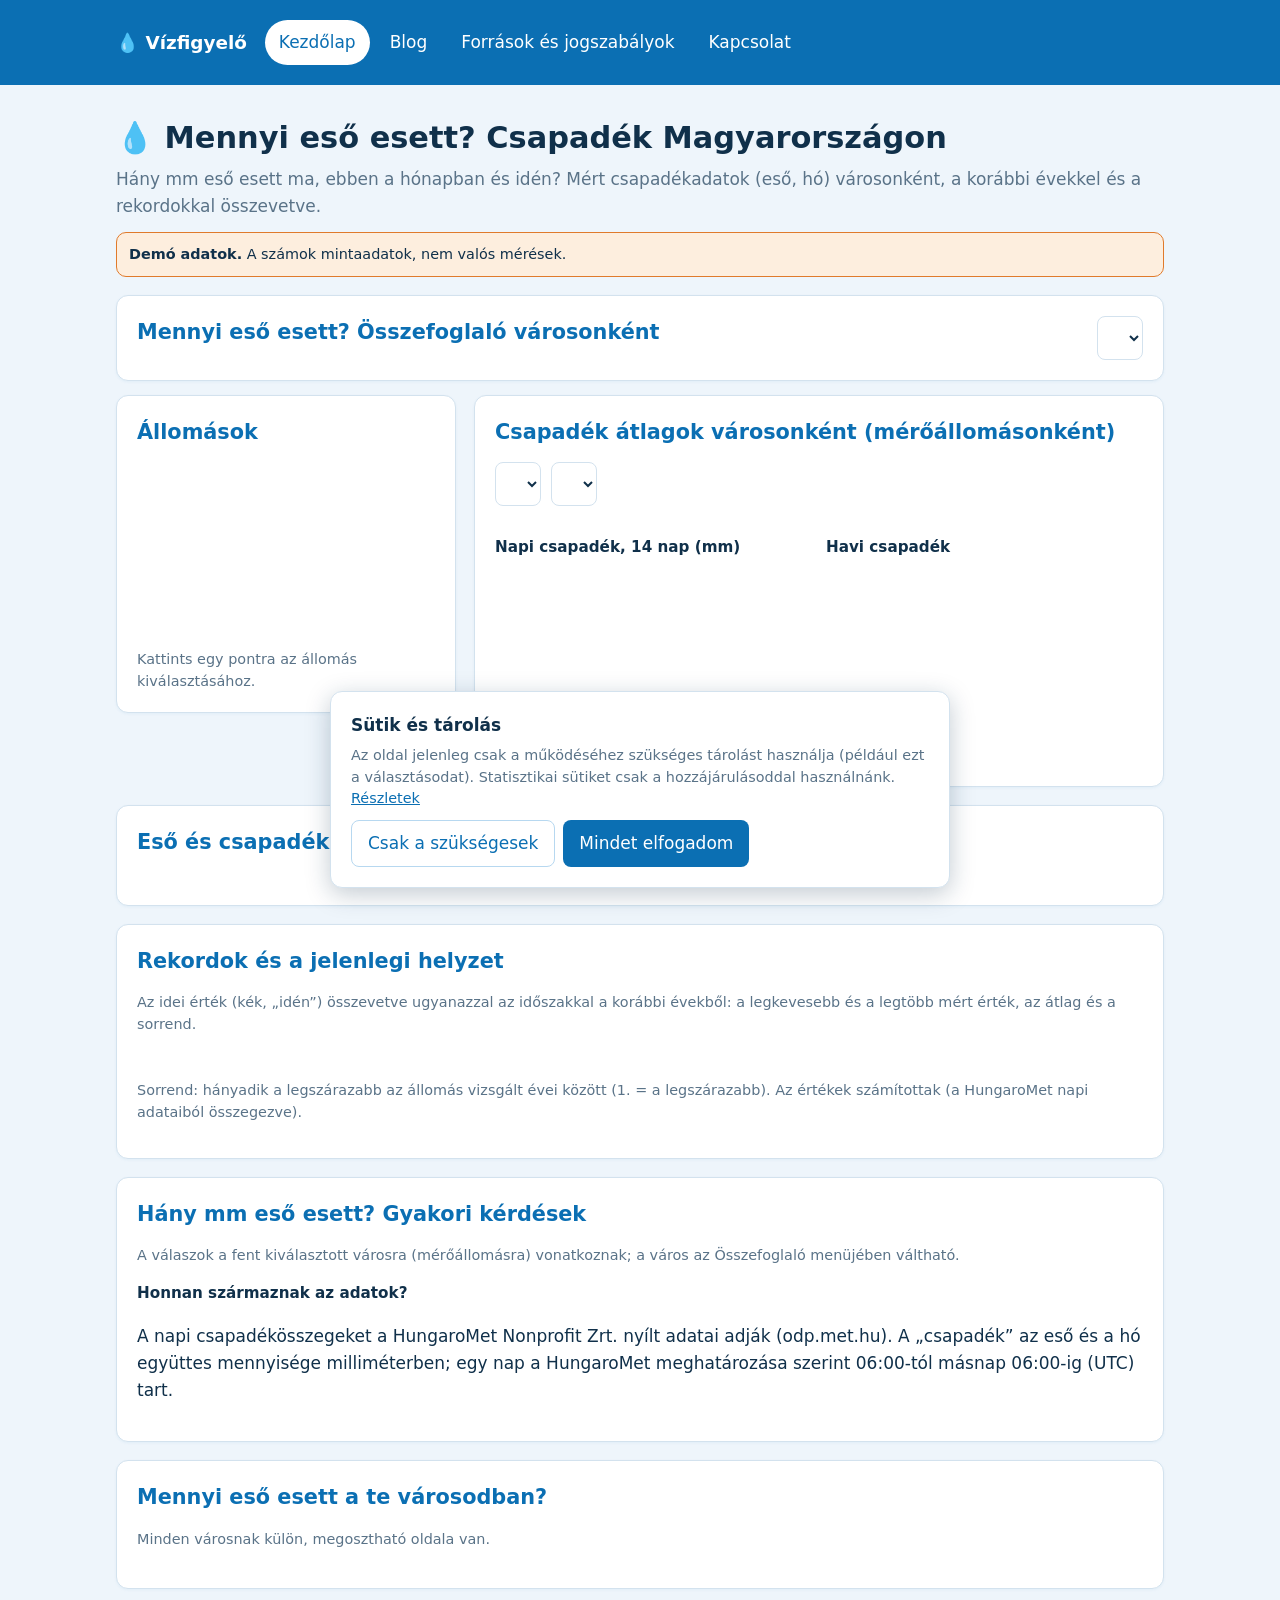
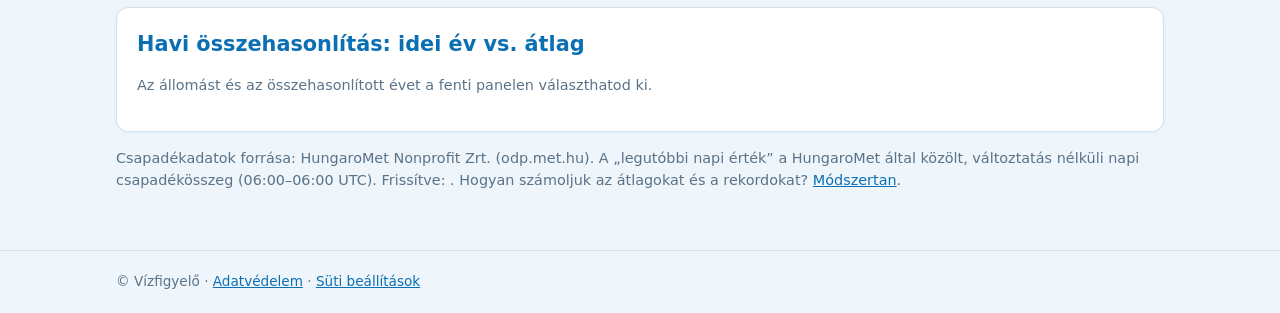
==== commit 947a449f: "Add files via upload" ====
--- a/index.html
+++ b/index.html
@@ -39,6 +39,7 @@
    <div><h3>Napi csapadék, 14 nap (mm)</h3><svg id="ch" viewBox="0 0 320 140"></svg><div class="note" id="dn"></div></div>
    <div><h3>Havi csapadék</h3><div class="legend" id="lg1"></div><div id="c1"></div></div>
    <div class="wide"><h3>Évenkénti összeg</h3><div class="legend" id="lg2"></div><div id="c2"></div></div>
+   <div class="wide" id="fcw" hidden><h3>Mennyi eső várható a következő napokban?</h3><div id="fcb"></div></div>
   </div>
   <p class="note" id="cn"></p>
  </div>
@@ -68,6 +69,12 @@
  <p>A napi csapadékösszegeket a HungaroMet Nonprofit Zrt. nyílt adatai adják (odp.met.hu). A „csapadék” az eső és a hó együttes mennyisége milliméterben; egy nap a HungaroMet meghatározása szerint 06:00-tól másnap 06:00-ig (UTC) tart.</p>
 </div>
 
+<div class="card" id="citc">
+ <h2>Mennyi eső esett a te városodban?</h2>
+ <p class="note">Minden városnak külön, megosztható oldala van.</p>
+ <p id="citl"><!--CITIES--><!--/CITIES--></p>
+</div>
+
 <div class="card" id="cmpc">
  <h2>Havi összehasonlítás: idei év vs. átlag</h2>
  <p class="note">Az állomást és az összehasonlított évet a fenti panelen választhatod ki.</p>
@@ -80,15 +87,17 @@
   <div class="ctl"><select id="vs" aria-label="Mérőhely"></select><select id="vp" aria-label="Időszak"><option value="30">30 nap</option><option value="90" selected>90 nap</option><option value="all">Az év eleje óta</option></select></div>
  </div>
  <div class="tiles" id="vtl"></div>
+ <div id="vnote"></div>
  <div id="vch"></div>
  <h3 style="margin:1.2em 0 .3em">Összes mérőhely</h3>
  <div class="sc"><table id="vt"></table></div>
  <p class="note" id="vn"></p>
 </div>
 
-<p class="note" style="margin-top:16px">Csapadékadatok forrása: HungaroMet Nonprofit Zrt. (odp.met.hu). A „legutóbbi napi érték” a HungaroMet által közölt, változtatás nélküli napi csapadékösszeg (06:00–06:00 UTC). Frissítve: <span id="up"></span></p>
+<p class="note" style="margin-top:16px">Csapadékadatok forrása: HungaroMet Nonprofit Zrt. (odp.met.hu). A „legutóbbi napi érték” a HungaroMet által közölt, változtatás nélküli napi csapadékösszeg (06:00–06:00 UTC). Frissítve: <span id="up"></span>. Hogyan számoljuk az átlagokat és a rekordokat? <a href="modszertan.html">Módszertan</a>.</p>
 </main>
 
+<script src="assets/common.js"></script>
 <script>
 const DEMO={updated:"2026-11-18T12:00:00+01:00",demo:true,stations:[
  {n:"Budapest",lo:19.04,la:47.5,last:0.0,lastDate:"2026-11-17",daily:[0,0,0.2,0,0,0,0,0,1.1,0,0,0,0,0]},
@@ -106,15 +115,8 @@
   s.ytdStats={avg:520,n:14,from:2012,to:2025,min:{y:2022,v:301.5},max:{y:2014,v:760.2},rank:2+i,of:15}});})();
 // ---------------------------------------------------------------------
 const OUT=[[16.11,46.87],[16.45,47.4],[16.65,47.7],[17.15,48.02],[18.0,47.75],[18.85,47.82],[19.1,48.05],[19.8,48.2],[20.4,48.55],[21.4,48.55],[22.15,48.4],[22.9,48.4],[22.9,47.95],[22.4,47.75],[22.0,47.5],[21.7,46.9],[21.3,46.4],[20.8,46.2],[20.1,46.15],[19.5,46.15],[18.9,45.93],[18.4,45.78],[17.6,45.95],[16.6,46.45],[16.3,46.55]];
-const MN=["január","február","március","április","május","június","július","augusztus","szeptember","október","november","december"];
-const MS=["jan","feb","már","ápr","máj","jún","júl","aug","szep","okt","nov","dec"];
 const P=(lo,la)=>[(lo-16)*100+10,(48.7-la)*150+15];
-const el=id=>document.getElementById(id),NS="http://www.w3.org/2000/svg";
-const f=(x,d=1)=>x==null?"–":Number(x).toLocaleString("hu-HU",{minimumFractionDigits:d,maximumFractionDigits:d});
-const esc=s=>String(s).replace(/[&<>"']/g,c=>({"&":"&amp;","<":"&lt;",">":"&gt;",'"':"&quot;","'":"&#39;"}[c]));
-const lbl=s=>{let p="";if(s.hmName){p=s.hmName.toLowerCase().startsWith(s.n.toLowerCase())?s.hmName.slice(s.n.length).trim():s.hmName}return p?s.n+" – "+p:s.n};
-const sum=a=>a.reduce((p,q)=>p+q,0);
-const yrs=s=>s.mtdAvg!=null&&s.mtdAvgFrom?`${s.mtdAvgFrom}–${s.mtdAvgTo} (${s.mtdAvgN} év)`:"";
+const NS="http://www.w3.org/2000/svg";
 let DATA=DEMO,sel=null,csi=0,cyr=null;
 
 function map(){
@@ -162,7 +164,7 @@
  const d=s.daily.map(v=>v||0),mx=Math.max(...d,1)*1.1,X=i=>20+i*(290/13),Y=v=>120-v/mx*100;
  ch.innerHTML=`<line x1="20" y1="120" x2="310" y2="120" stroke="var(--bd)"/>`+d.map((v,i)=>`<rect x="${X(i)-8}" y="${Y(v)}" width="16" height="${120-Y(v)}" style="fill:var(--ac)" opacity=".85"/>`).join("")+
   `<text x="20" y="135" class="lbl" style="fill:var(--mu)">−14 nap</text><text x="285" y="135" class="lbl" style="fill:var(--mu)">legutóbbi</text>`;
- summary();faq();el("dn").innerHTML=DATA.demo?'<span class="tag">demó adat</span>':"";
+ summary();faq();fcRender();el("dn").innerHTML=DATA.demo?'<span class="tag">demó adat</span>':"";
 }
 function summary(){
  const ss=el("ss");
@@ -182,7 +184,9 @@
    t+=` A legkevesebb ${f(Yt.min.v)} mm (${Yt.min.y}), a legtöbb ${f(Yt.max.v)} mm (${Yt.max.y}); ${Yt.rank}. a legszárazabb a(z) ${Yt.of} év közül.`}
   else t+=". Az átlaghoz még nincs elég hosszú adatsor.";L.push(t)}
  el("sm").innerHTML="<ul style='margin:.4em 0 0;padding-left:1.2em'>"+L.map(x=>`<li style="margin:.5em 0">${x}</li>`).join("")+"</ul>"+
-  `<p class="note">${s.hmName?"Mérőállomás: "+esc(s.hmName)+". ":""}Az összegek, átlagok és sorrendek számított értékek a HungaroMet napi adataiból; az átlag az állomás rendelkezésre álló évei alapján készül, nem hivatalos éghajlati normál.${DATA.demo?' <span class="tag">demó adat</span>':""}</p>`;
+  `<p class="note">${s.hmName?"Mérőállomás: "+esc(s.hmName)+". ":""}Az összegek, átlagok és sorrendek számított értékek a HungaroMet napi adataiból; az átlag az állomás rendelkezésre álló évei alapján készül, nem hivatalos éghajlati normál.${DATA.demo?' <span class="tag">demó adat</span>':""}</p>`+
+  (s.slug?`<p style="margin:.6em 0 0"><a href="eso/${esc(s.slug)}.html"><b>Mennyi eső esett ${esc(s.loc||s.n)}?</b> Külön oldal ehhez a városhoz</a> · <button class="btn alt" id="shm" type="button">Link megosztása</button> <span class="note" id="shs" role="status"></span></p>`:"");
+ if(s.slug)shareButton(el("shm"),el("shs"),new URL("eso/"+s.slug+".html",location.href).href,s.n+" – Mennyi eső esett?");
 }
 function faq(){
  if(sel===null){el("faq").innerHTML="";return}
@@ -192,20 +196,6 @@
  if(s.mtd)Q.push(["Hány mm eső esett ebben a hónapban?",`${P}: ${MN[s.mtd.month-1]} 1–${s.mtd.days}. között összesen ${f(s.mtd.sum)} mm csapadék (eső) esett`+(s.mtdAvg!=null?`; ugyanebben az időszakban az átlag ${f(s.mtdAvg)} mm (${s.mtdAvgFrom}–${s.mtdAvgTo}).`:".")]);
  if(s.ytd)Q.push(["Hány mm eső esett idén?",`${P}: január 1. óta összesen ${f(s.ytd.sum)} mm csapadék (eső) esett`+(s.ytdStats?`; ugyanebben az időszakban az átlag ${f(s.ytdStats.avg)} mm (${s.ytdStats.from}–${s.ytdStats.to}).`:".")]);
  el("faq").innerHTML=Q.map(q=>`<h3>${q[0]}</h3><p>${q[1]}</p>`).join("")+(DATA.demo?'<p class="note"><span class="tag">demó adat</span></p>':"");
-}
-function barChart(cats,groups,line,mark){
- const W=640,H=230,L=40,R=10,T=18,B=28,pw=W-L-R,ph=H-T-B;
- const all=groups.flatMap(g=>g.v).filter(v=>v!=null).concat(line!=null?[line]:[]);
- const mx=Math.max(...all,1)*1.1,n=cats.length,gw=pw/n,bw=Math.min(18,gw/(groups.length+.6));
- let s=`<svg viewBox="0 0 ${W} ${H}" role="img">`;
- for(let k=0;k<=4;k++){const y=T+ph-ph*k/4;s+=`<line x1="${L}" x2="${W-R}" y1="${y}" y2="${y}" stroke="var(--bd)"/><text x="${L-4}" y="${y+4}" text-anchor="end" class="lbl" style="fill:var(--mu)">${Math.round(mx*k/4)}</text>`}
- cats.forEach((c,i)=>{const x0=L+gw*i+gw/2-bw*groups.length/2;
-  groups.forEach((g,j)=>{const v=g.v[i];if(v==null)return;const h=v/mx*ph,col=Array.isArray(g.c)?g.c[i]:g.c;
-   s+=`<rect x="${x0+j*bw}" y="${T+ph-h}" width="${bw-1}" height="${h}" style="fill:${col}"><title>${c}: ${f(v)} mm</title></rect>`});
-  s+=`<text x="${L+gw*i+gw/2}" y="${H-10}" text-anchor="middle" class="lbl" style="fill:var(--mu)">${c}</text>`});
- if(line!=null){const y=T+ph-line/mx*ph;s+=`<line x1="${L}" x2="${W-R}" y1="${y}" y2="${y}" style="stroke:var(--wa)" stroke-width="2" stroke-dasharray="5 4"/>`}
- if(mark&&groups[0].v[mark.i]!=null){const v=groups[0].v[mark.i];s+=`<text x="${L+gw*mark.i+gw/2}" y="${T+ph-v/mx*ph-4}" text-anchor="middle" class="lbl" style="fill:var(--wa);font-weight:700">${mark.t}</text>`}
- return s+"</svg>";
 }
 function cmp(){
  el("cs").innerHTML=DATA.stations.map((s,i)=>`<option value="${i}"${i===csi?" selected":""}>${esc(lbl(s))}</option>`).join("");
@@ -232,49 +222,42 @@
  const done=Y[cyr].filter(x=>x!=null).length;
  el("cn").textContent=`${cyr}: ${f(sum(Y[cyr].filter(x=>x!=null)),0)} mm`+(done<12?` (${done} lezárt hónap alapján${isCur?", a folyó hónap nélkül":""})`:"")+`. Az értékek számítottak (napi adatokból összegezve); olyan hónap nem szerepel, amelyből 2-nél több nap hiányzik.`;
 }
-function pick(i){sel=i;csi=i;map();detail();cmp()}
+function pick(i){sel=i;csi=i;try{const sl=DATA.stations[i]&&DATA.stations[i].slug;if(sl)history.replaceState(null,"","#"+sl)}catch(e){}map();detail();cmp()}
 el("ss").onchange=e=>pick(+e.target.value);
 el("cs").onchange=e=>{csi=+e.target.value;cmp()};
 el("cy").onchange=e=>{cyr=e.target.value;cmp()};
 
+let FC=null;
+function fcRender(){const s=sel===null?null:DATA.stations[sel],fc=FC&&s&&s.slug&&FC.stations&&FC.stations[s.slug];el("fcw").hidden=!fc;if(fc)el("fcb").innerHTML=forecastHtml(fc)}
 let VZ=null,vzSel=0;
-const sg=x=>x==null?"–":(x>0?"+":"")+f(x,0);
-function lineChart(dates,vals){
- const W=640,H=250,L=48,R=12,T=14,B=30,pw=W-L-R,ph=H-T-B,pts=vals.filter(v=>v!=null);
- if(pts.length<2)return "<p class='sub'>Nincs elég adat.</p>";
- let mn=Math.min(...pts),mx=Math.max(...pts);const pad=(mx-mn||10)*.12;mn-=pad;mx+=pad;
- const X=i=>L+i/(vals.length-1)*pw,Y=v=>T+ph-(v-mn)/(mx-mn)*ph,dl=d=>`${MS[+d.slice(5,7)-1]} ${+d.slice(8)}.`;
- let s=`<svg viewBox="0 0 ${W} ${H}" role="img" aria-label="Vízállás napi átlagai">`;
- for(let k=0;k<=4;k++){const y=T+ph-ph*k/4;s+=`<line x1="${L}" x2="${W-R}" y1="${y}" y2="${y}" stroke="var(--bd)"/><text x="${L-5}" y="${y+4}" text-anchor="end" class="lbl" style="fill:var(--mu)">${Math.round(mn+(mx-mn)*k/4)}</text>`}
- let d="",pen=false,lastI=-1;vals.forEach((v,i)=>{if(v==null){pen=false;return}d+=(pen?"L":"M")+X(i).toFixed(1)+","+Y(v).toFixed(1);pen=true;lastI=i});
- s+=`<path d="${d}" fill="none" style="stroke:var(--ac)" stroke-width="2.4" stroke-linejoin="round" stroke-linecap="round"/>`;
- if(lastI>=0)s+=`<circle cx="${X(lastI)}" cy="${Y(vals[lastI])}" r="5" style="fill:var(--wa)" stroke="#fff" stroke-width="2"/>`;
- [0,Math.floor((vals.length-1)/2),vals.length-1].forEach((i,k)=>{s+=`<text x="${X(i)}" y="${H-8}" text-anchor="${k==0?"start":k==2?"end":"middle"}" class="lbl" style="fill:var(--mu)">${dl(dates[i])}</text>`});
- return s+"</svg>";
-}
+const vStale=(x)=>(new Date(VZ.updated.replace(" ","T"))-new Date(x.time.replace(" ","T")))/36e5>24;
 function vzRender(){
  const v=VZ,g=v.gauges[vzSel],u=g.unit||"cm";
  const grp=[...new Set(v.gauges.map(x=>x.group))];
  el("vs").innerHTML=grp.map(G=>`<optgroup label="${esc(G)}">`+v.gauges.map((x,i)=>x.group===G?`<option value="${i}"${i===vzSel?" selected":""}>${esc(x.name)}</option>`:"").join("")+"</optgroup>").join("");
  const per=el("vp").value,n=v.dates.length,k=per==="all"?n:Math.min(+per,n);
  el("vsub").textContent=`${g.river?g.river+" · ":""}${g.name} · utolsó mérés: ${g.time}`;
- el("vtl").innerHTML=[["Aktuális vízállás",f(g.level,0)+" "+u,"hl"],["24 órás változás",sg(g.c24)+" "+u,""],["7 napos változás",sg(g.c7)+" "+u,""],
-  ["Idei legalacsonyabb ("+g.min.t+")",f(g.min.v,0)+" "+u,""],["Idei legmagasabb ("+g.max.t+")",f(g.max.v,0)+" "+u,""]]
-  .map(t=>`<div class="tile ${t[2]}"><b>${t[1]}</b><span>${esc(t[0])}</span></div>`).join("");
+ const stale=vStale(g),span=Math.round((new Date(g.time.replace(" ","T"))-new Date(g.from+"T00:00"))/864e5)+1,long=span>=30;
+ const T=[["Aktuális vízállás",f(g.level,0)+" "+u,"hl"],["24 órás változás",sg(g.c24)+" "+u,""],["7 napos változás",sg(g.c7)+" "+u,""]];
+ if(long)T.push(["Legalacsonyabb mért érték ("+g.min.t+")",f(g.min.v,0)+" "+u,""],["Legmagasabb mért érték ("+g.max.t+")",f(g.max.v,0)+" "+u,""]);
+ el("vtl").innerHTML=T.map(t=>`<div class="tile ${t[2]}"><b>${t[1]}</b><span>${esc(t[0])}</span></div>`).join("");
+ el("vnote").innerHTML=(stale?`<p class="note"><span class="tag now">régebbi adat</span> Ehhez a mérőhelyhez a legutóbbi betöltött adat időpontja ${esc(g.time)}, a többi mérőhelynél frissebb adat van.</p>`:"")+
+  (long?`<p class="note">A szélsőértékek a(z) ${esc(g.from)} óta betöltött adatokból származnak.</p>`:`<p class="note">Ehhez a mérőhelyhez csak ${span} napnyi adat van betöltve, ezért szélsőértékeket nem mutatunk.</p>`);
  el("vch").innerHTML=`<h3>Napi átlagos vízállás (${u})</h3>`+lineChart(v.dates.slice(n-k),g.v.slice(n-k));
  el("vt").innerHTML="<tr><th>Mérőhely</th><th>Folyó</th><th class=n>Vízállás</th><th class=n>24 óra</th><th class=n>7 nap</th><th>Mérés ideje</th></tr>"+
-  v.gauges.map((x,i)=>`<tr class="r" data-i="${i}"><td>${esc(x.name)}</td><td>${esc(x.river)}</td><td class=n><b>${f(x.level,0)}</b> ${esc(x.unit||"")}</td><td class=n>${sg(x.c24)}</td><td class=n>${sg(x.c7)}</td><td>${esc(x.time)}</td></tr>`).join("");
+  v.gauges.map((x,i)=>`<tr class="r" data-i="${i}"><td>${esc(x.name)}</td><td>${esc(x.river)}</td><td class=n><b>${f(x.level,0)}</b> ${esc(x.unit||"")}</td><td class=n>${sg(x.c24)}</td><td class=n>${sg(x.c7)}</td><td>${esc(x.time)}${vStale(x)?' <span class="tag now">régebbi</span>':""}</td></tr>`).join("");
  el("vt").querySelectorAll("tr.r").forEach(r=>r.onclick=()=>{vzSel=+r.dataset.i;vzRender()});
 }
 function vizugy(v){
  VZ=v;vzSel=Math.max(0,v.gauges.findIndex(x=>/Budapest|Óbuda/.test(x.name)));
  el("vs").onchange=e=>{vzSel=+e.target.value;vzRender()};el("vp").onchange=vzRender;
- el("vn").innerHTML=`Forrás: Országos Vízügyi Főigazgatóság (OVF), <a href="https://data.vizugy.hu" rel="noopener">data.vizugy.hu</a>. A vízállás az adott mérőhely saját nullpontjához viszonyított érték (cm), ezért a mérőhelyek értékei egymással nem hasonlíthatók össze, és nem azonosak a vízhozammal. Az adatsor utolsó része (jellemzően az utolsó év) még nem feldolgozott, ezért az adatok tájékoztató jellegűek; hivatalos felhasználáshoz és vízi közlekedéshez az OVF hivatalos közlései az irányadók. A 24 órás és 7 napos változás, a napi átlag és az idei szélsőértékek számított értékek.`;
+ el("vn").innerHTML=`Forrás: Országos Vízügyi Főigazgatóság (OVF), <a href="https://data.vizugy.hu" rel="noopener">data.vizugy.hu</a>. A vízállás az adott mérőhely saját nullpontjához viszonyított érték (cm), ezért a mérőhelyek értékei egymással nem hasonlíthatók össze, és nem azonosak a vízhozammal. Az adatsor utolsó része (jellemzően az utolsó év) még nem feldolgozott, ezért az adatok tájékoztató jellegűek; hivatalos felhasználáshoz és vízi közlekedéshez az OVF hivatalos közlései az irányadók. A 24 órás és 7 napos változás (csak akkor jelenik meg, ha van mérés a megfelelő korábbi időpontból), a napi átlag és a szélsőértékek számított értékek. Részletek: <a href="modszertan.html">Módszertan</a>.`;
  el("vz").hidden=false;vzRender();
 }
 function init(){
  el("demo").style.display=DATA.demo?"":"none";
  el("up").textContent=new Date(DATA.updated).toLocaleString("hu-HU")+(DATA.demo?" (demó)":"");
+ const hi=DATA.stations.findIndex(s=>s.slug&&s.slug===location.hash.slice(1));if(hi>=0){sel=hi;csi=hi}
  if(sel===null&&DATA.stations.length){sel=0;csi=0}
  map();table();recs();detail();cmp();
 }
@@ -282,6 +265,8 @@
  .then(d=>{if(d&&d.stations&&d.stations.length)DATA=d}).catch(()=>{}).finally(init);
 fetch("vizugy.json",{cache:"no-store"}).then(r=>r.ok?r.json():Promise.reject())
  .then(v=>{if(v&&v.gauges&&v.gauges.length)vizugy(v)}).catch(()=>{});
+fetch("forecast.json",{cache:"no-store"}).then(r=>r.ok?r.json():Promise.reject())
+ .then(F=>{if(F&&F.stations){FC=F;fcRender()}}).catch(()=>{});
 </script>
 <script src="assets/site.js"></script>
 </body>
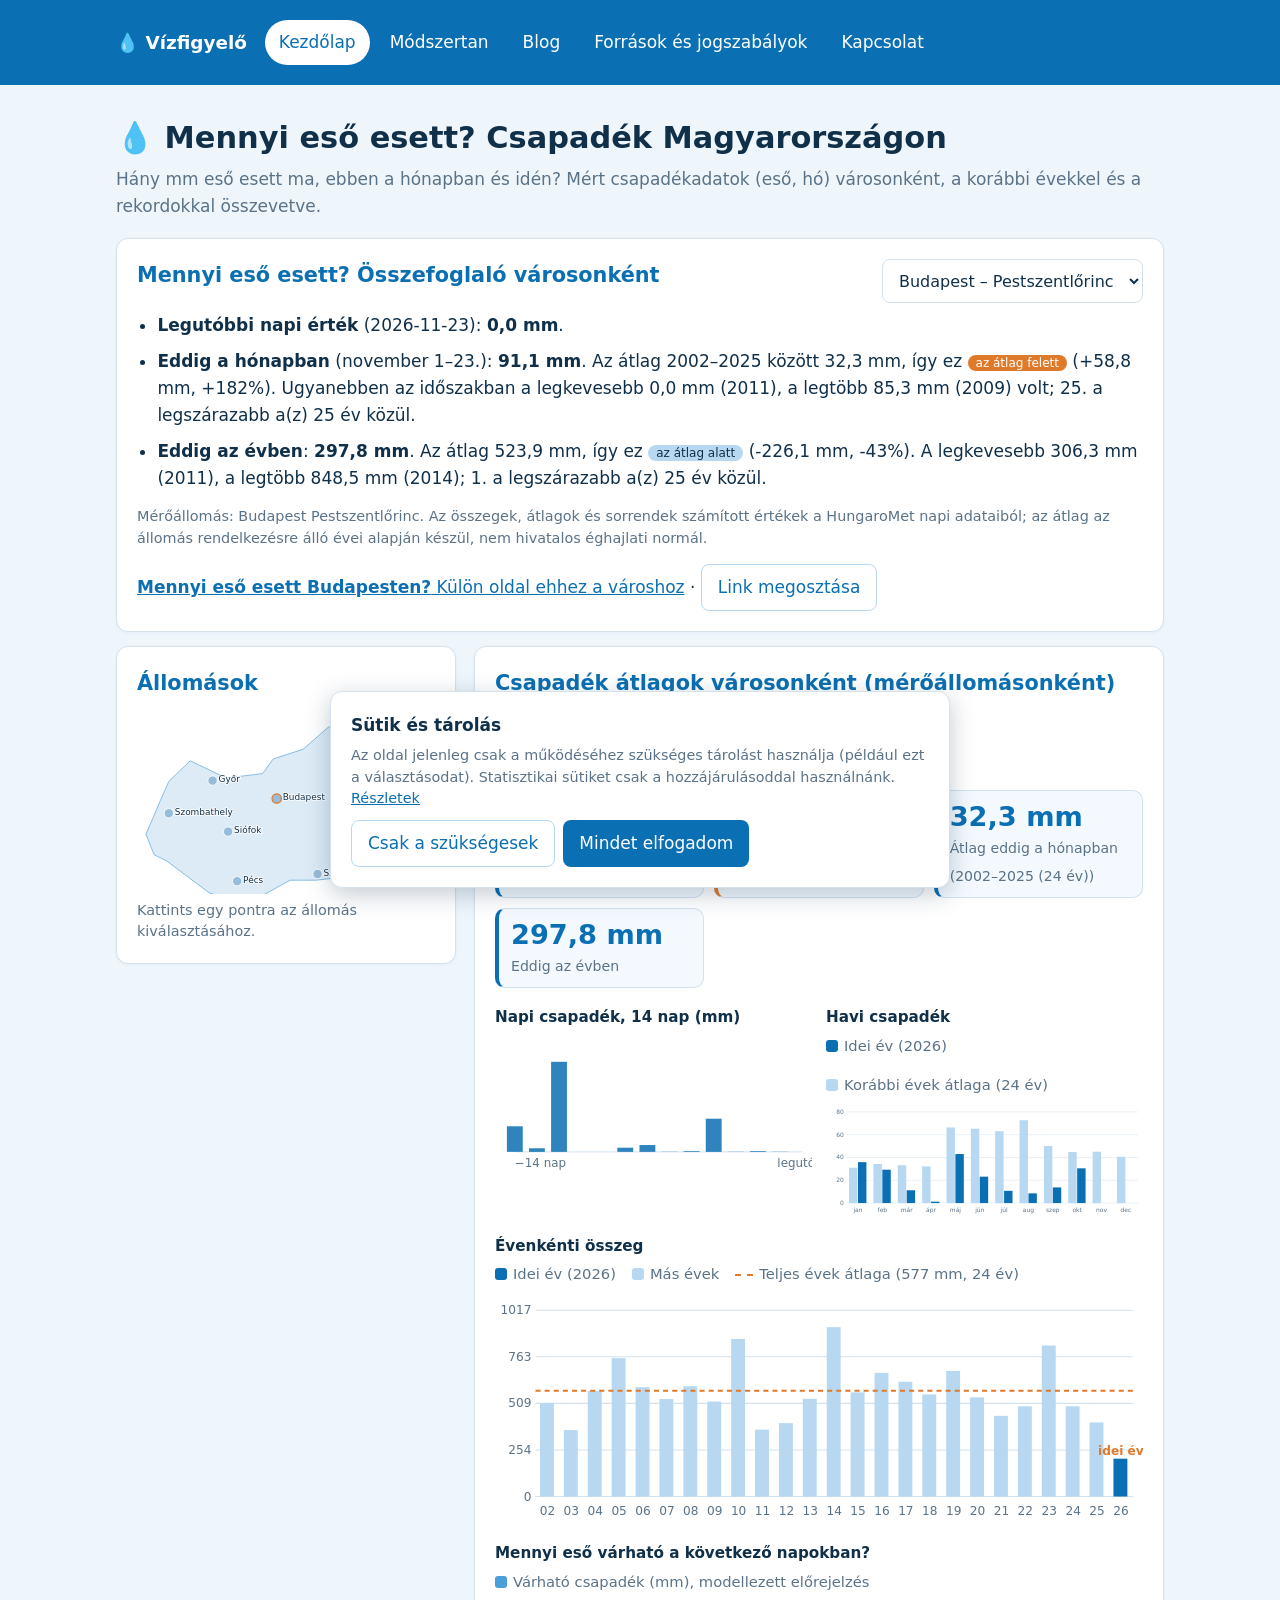
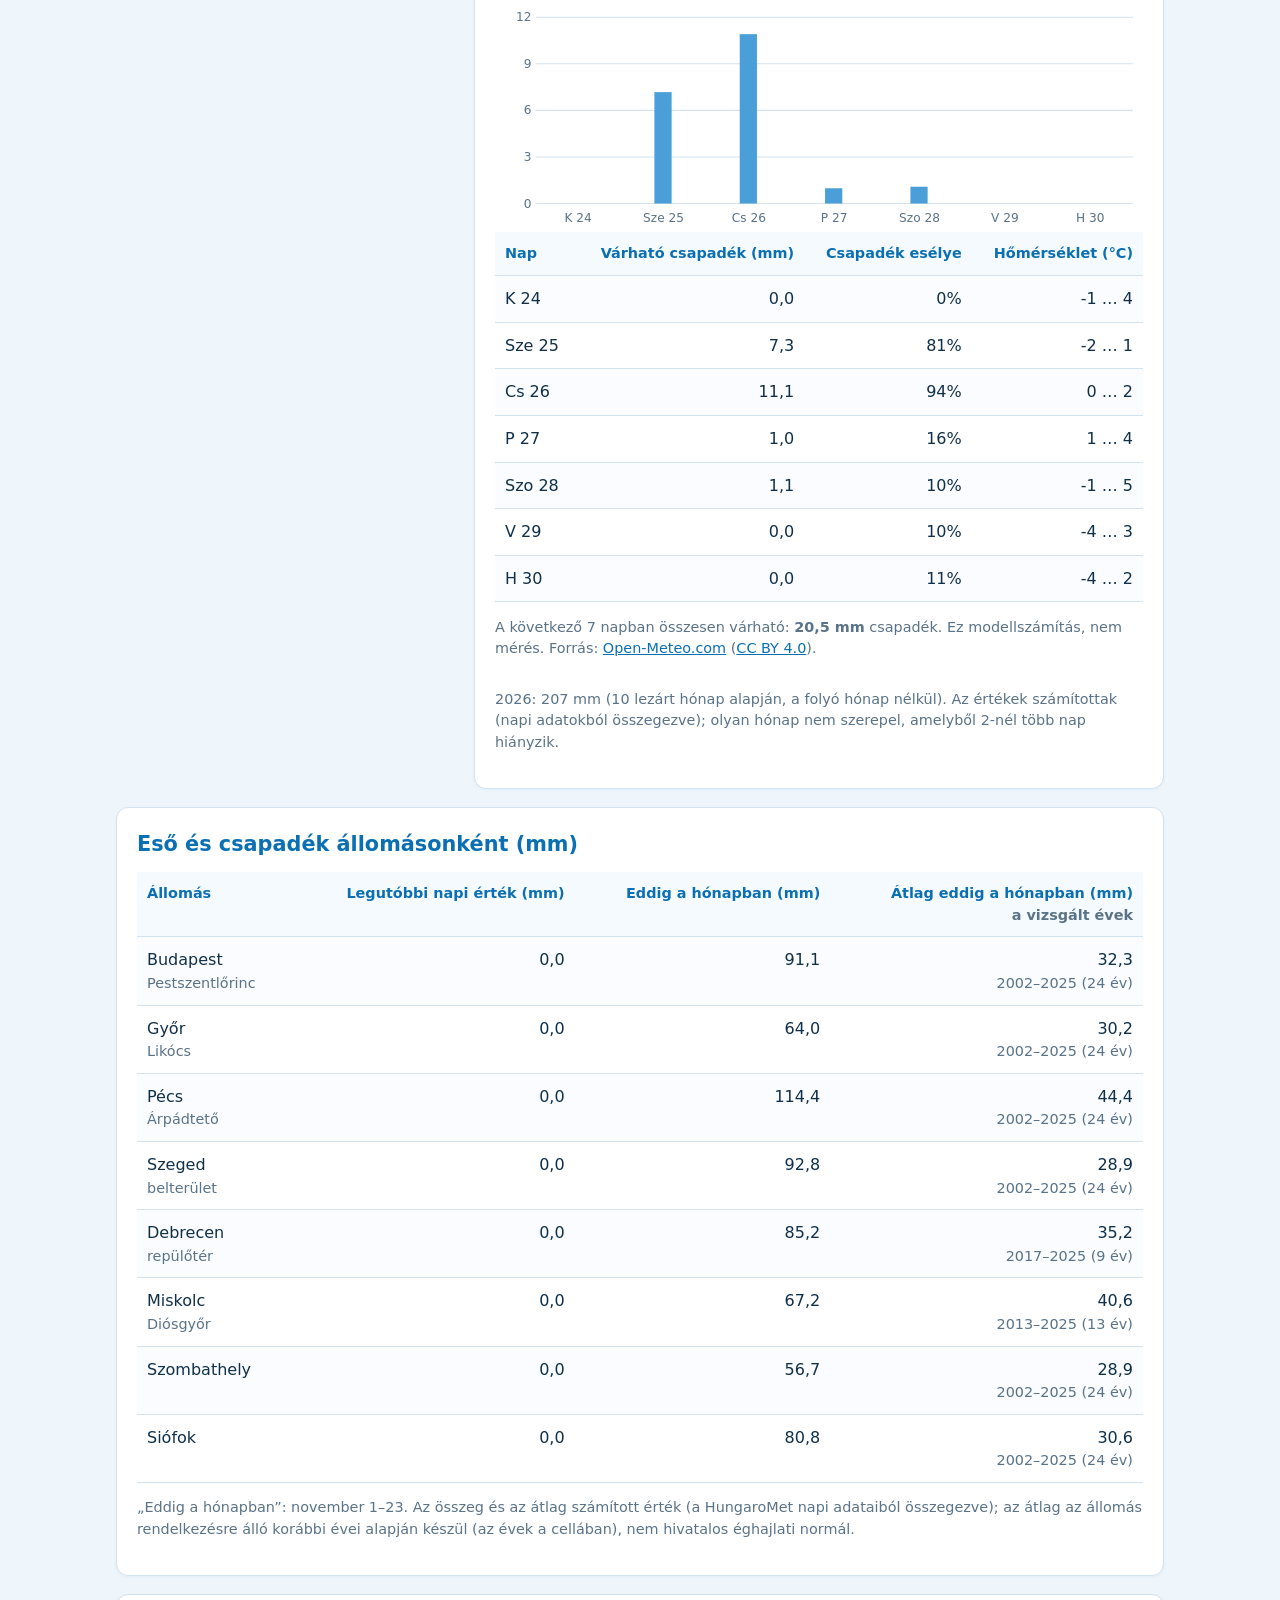
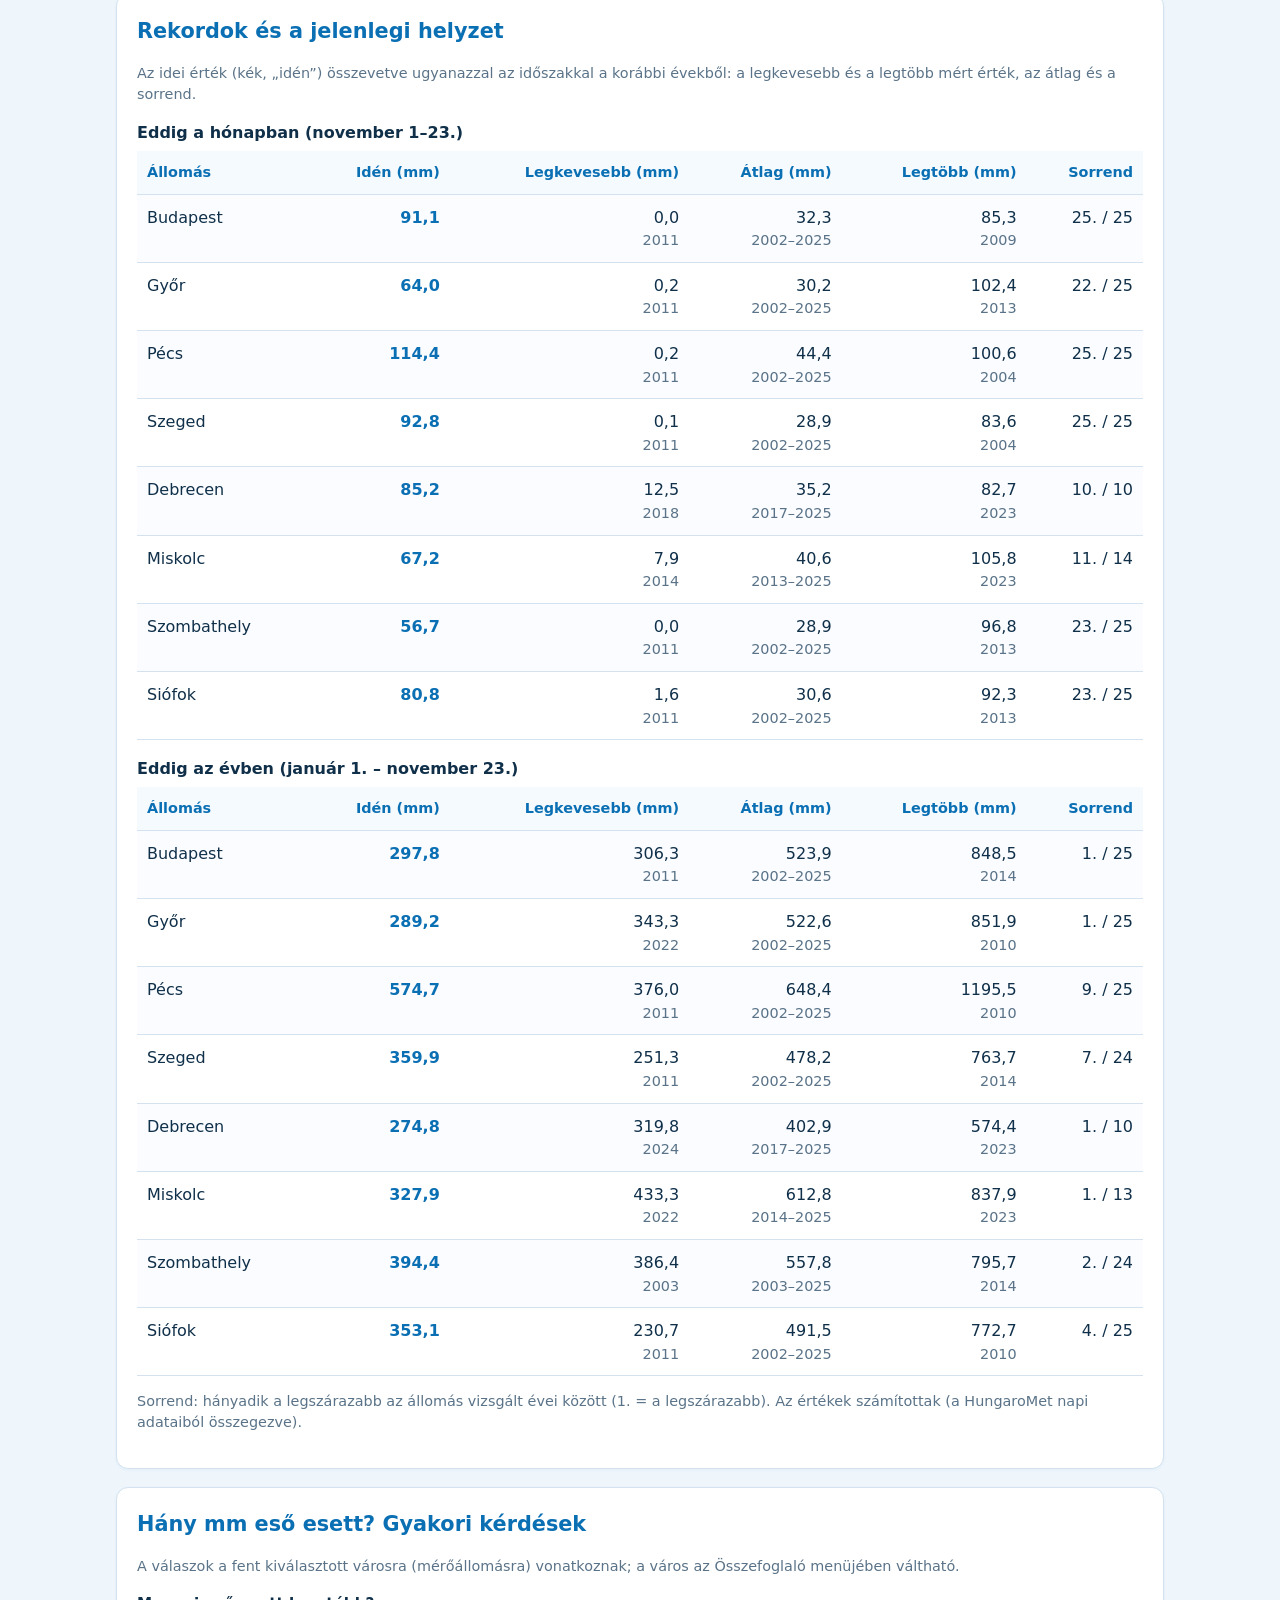
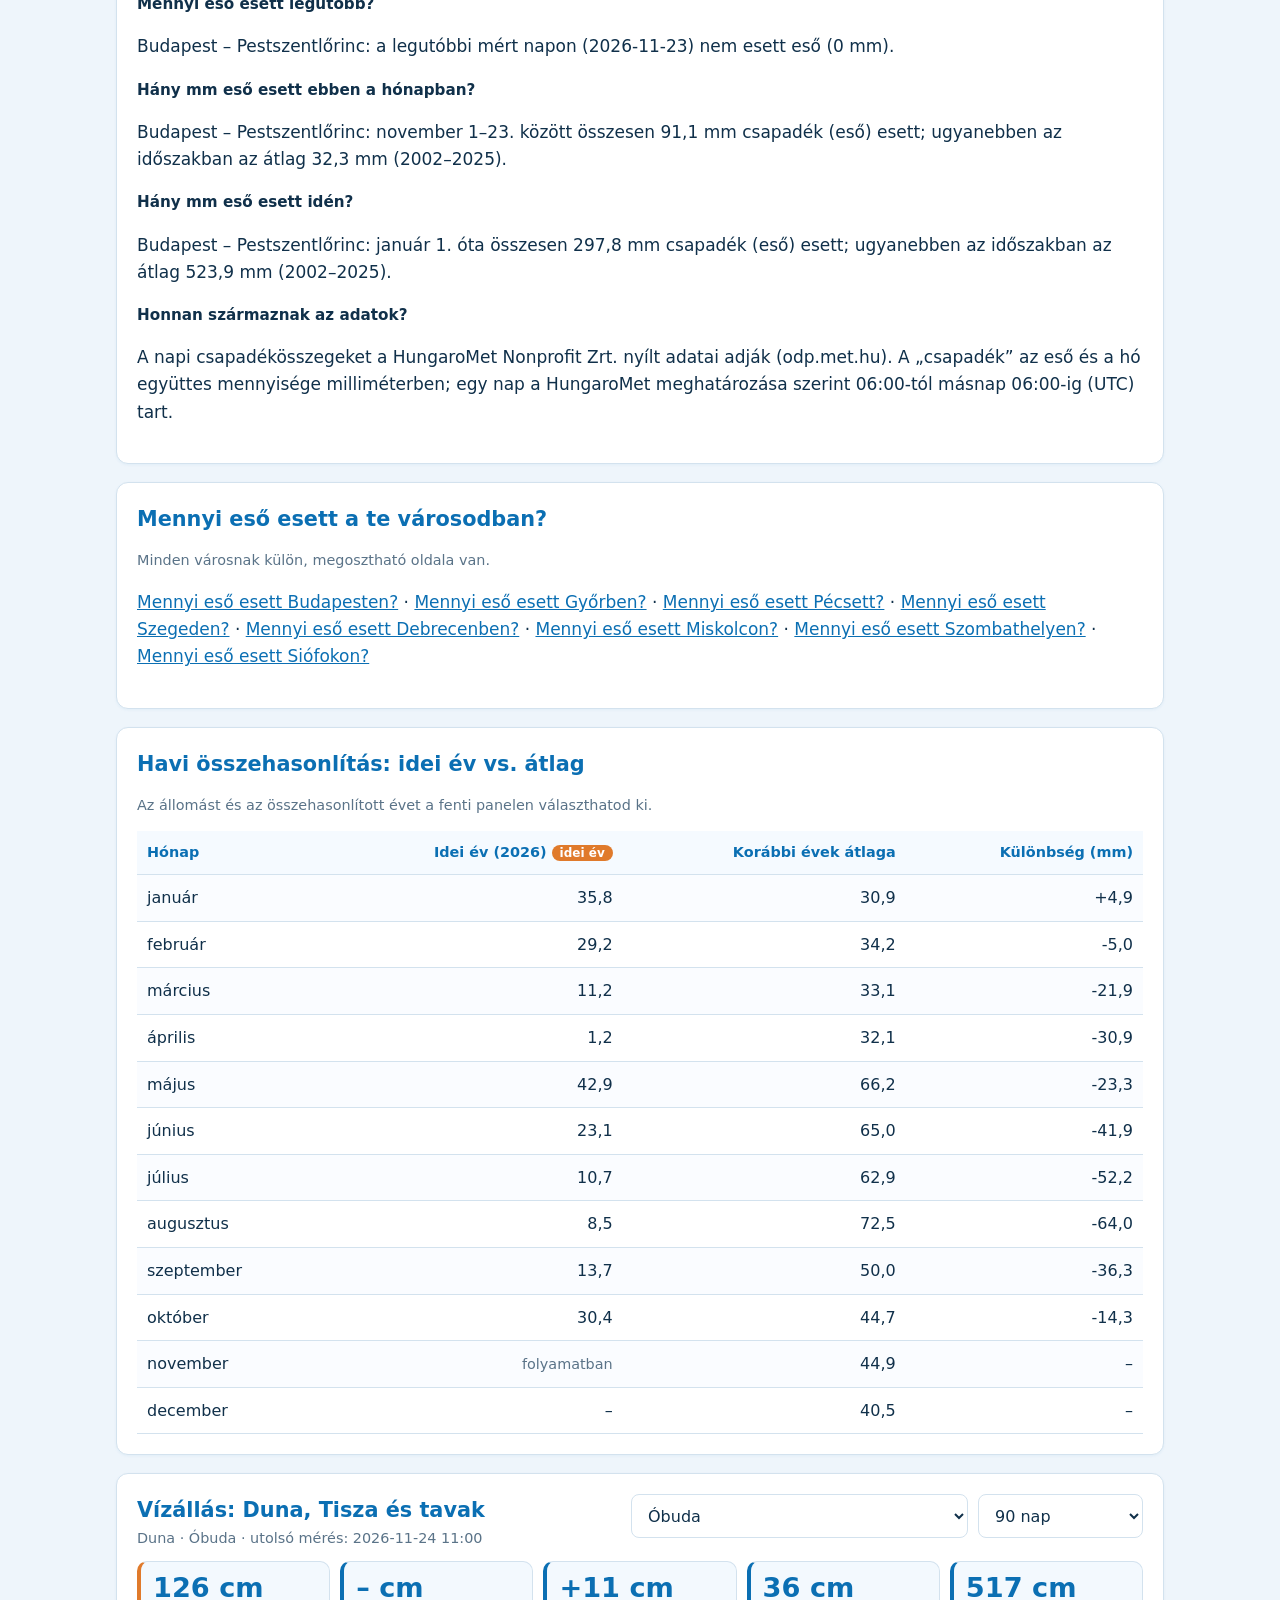
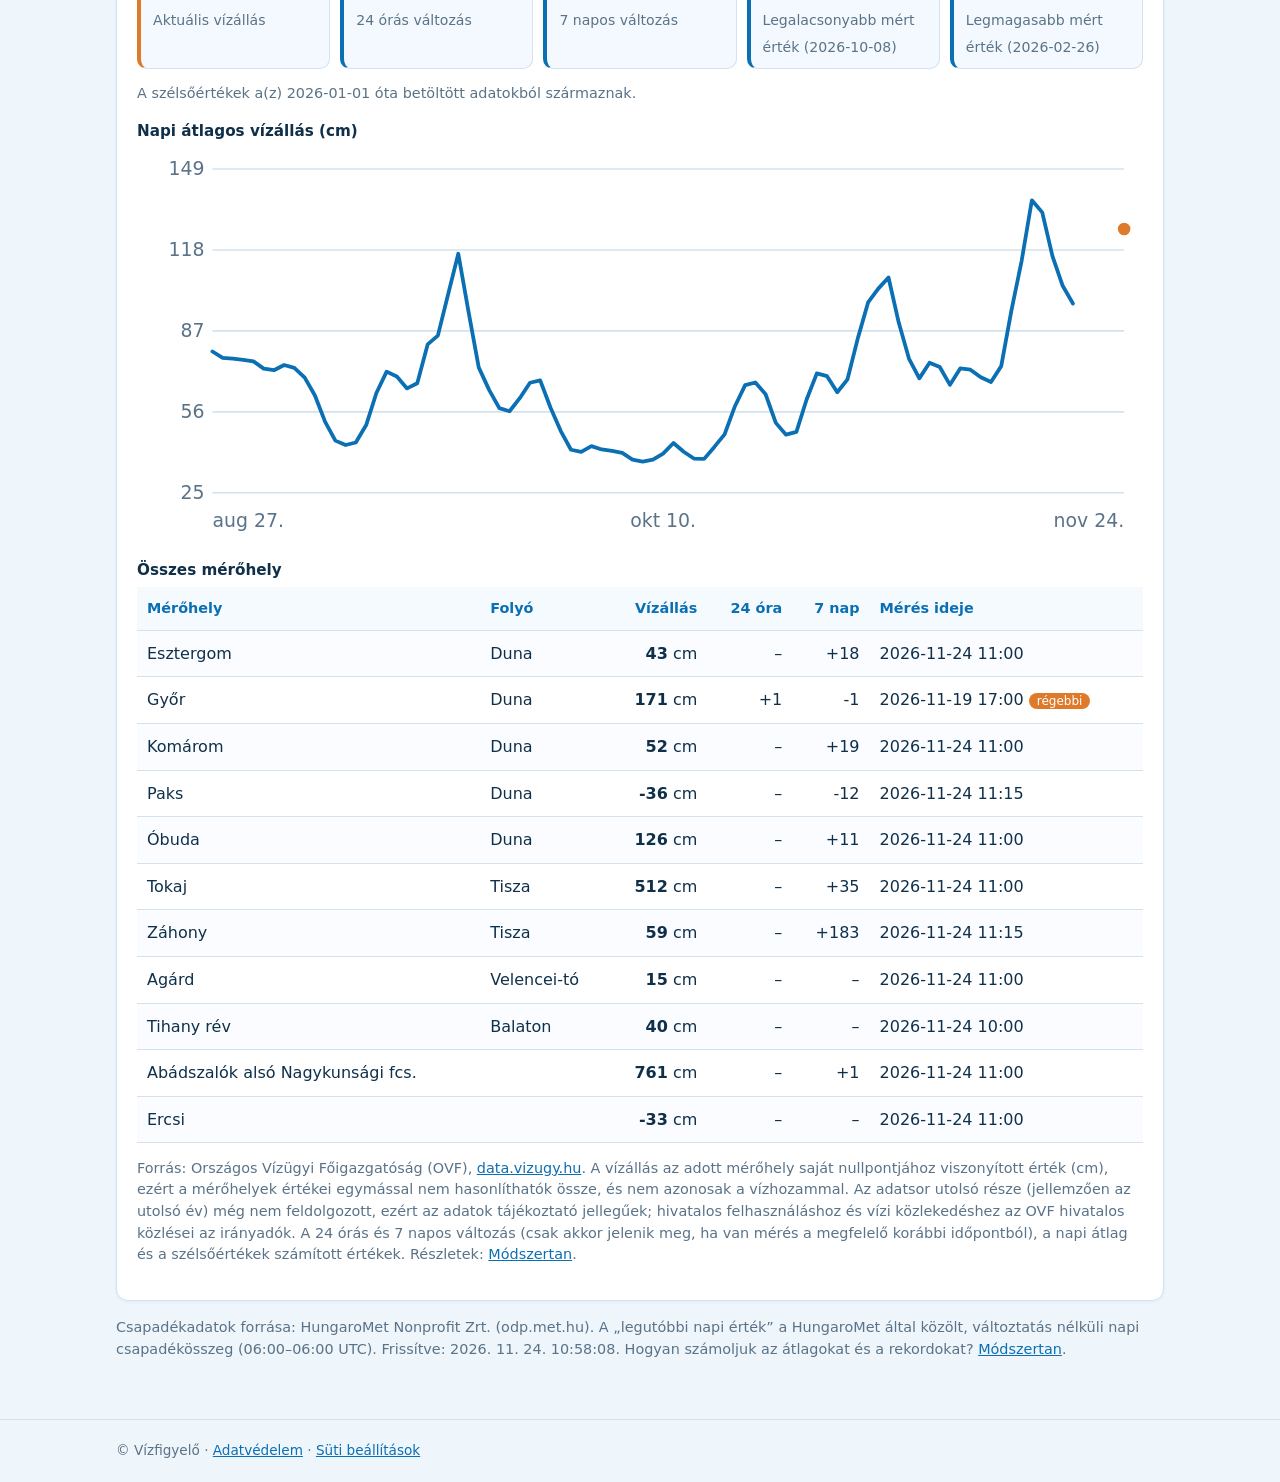
==== commit f01d881c: "Update data" ====
--- a/index.html
+++ b/index.html
@@ -72,7 +72,7 @@
 <div class="card" id="citc">
  <h2>Mennyi eső esett a te városodban?</h2>
  <p class="note">Minden városnak külön, megosztható oldala van.</p>
- <p id="citl"><!--CITIES--><!--/CITIES--></p>
+ <p id="citl"><!--CITIES--><a href="eso/budapest.html">Mennyi eső esett Budapesten?</a> · <a href="eso/gyor.html">Mennyi eső esett Győrben?</a> · <a href="eso/pecs.html">Mennyi eső esett Pécsett?</a> · <a href="eso/szeged.html">Mennyi eső esett Szegeden?</a> · <a href="eso/debrecen.html">Mennyi eső esett Debrecenben?</a> · <a href="eso/miskolc.html">Mennyi eső esett Miskolcon?</a> · <a href="eso/szombathely.html">Mennyi eső esett Szombathelyen?</a> · <a href="eso/siofok.html">Mennyi eső esett Siófokon?</a><!--/CITIES--></p>
 </div>
 
 <div class="card" id="cmpc">
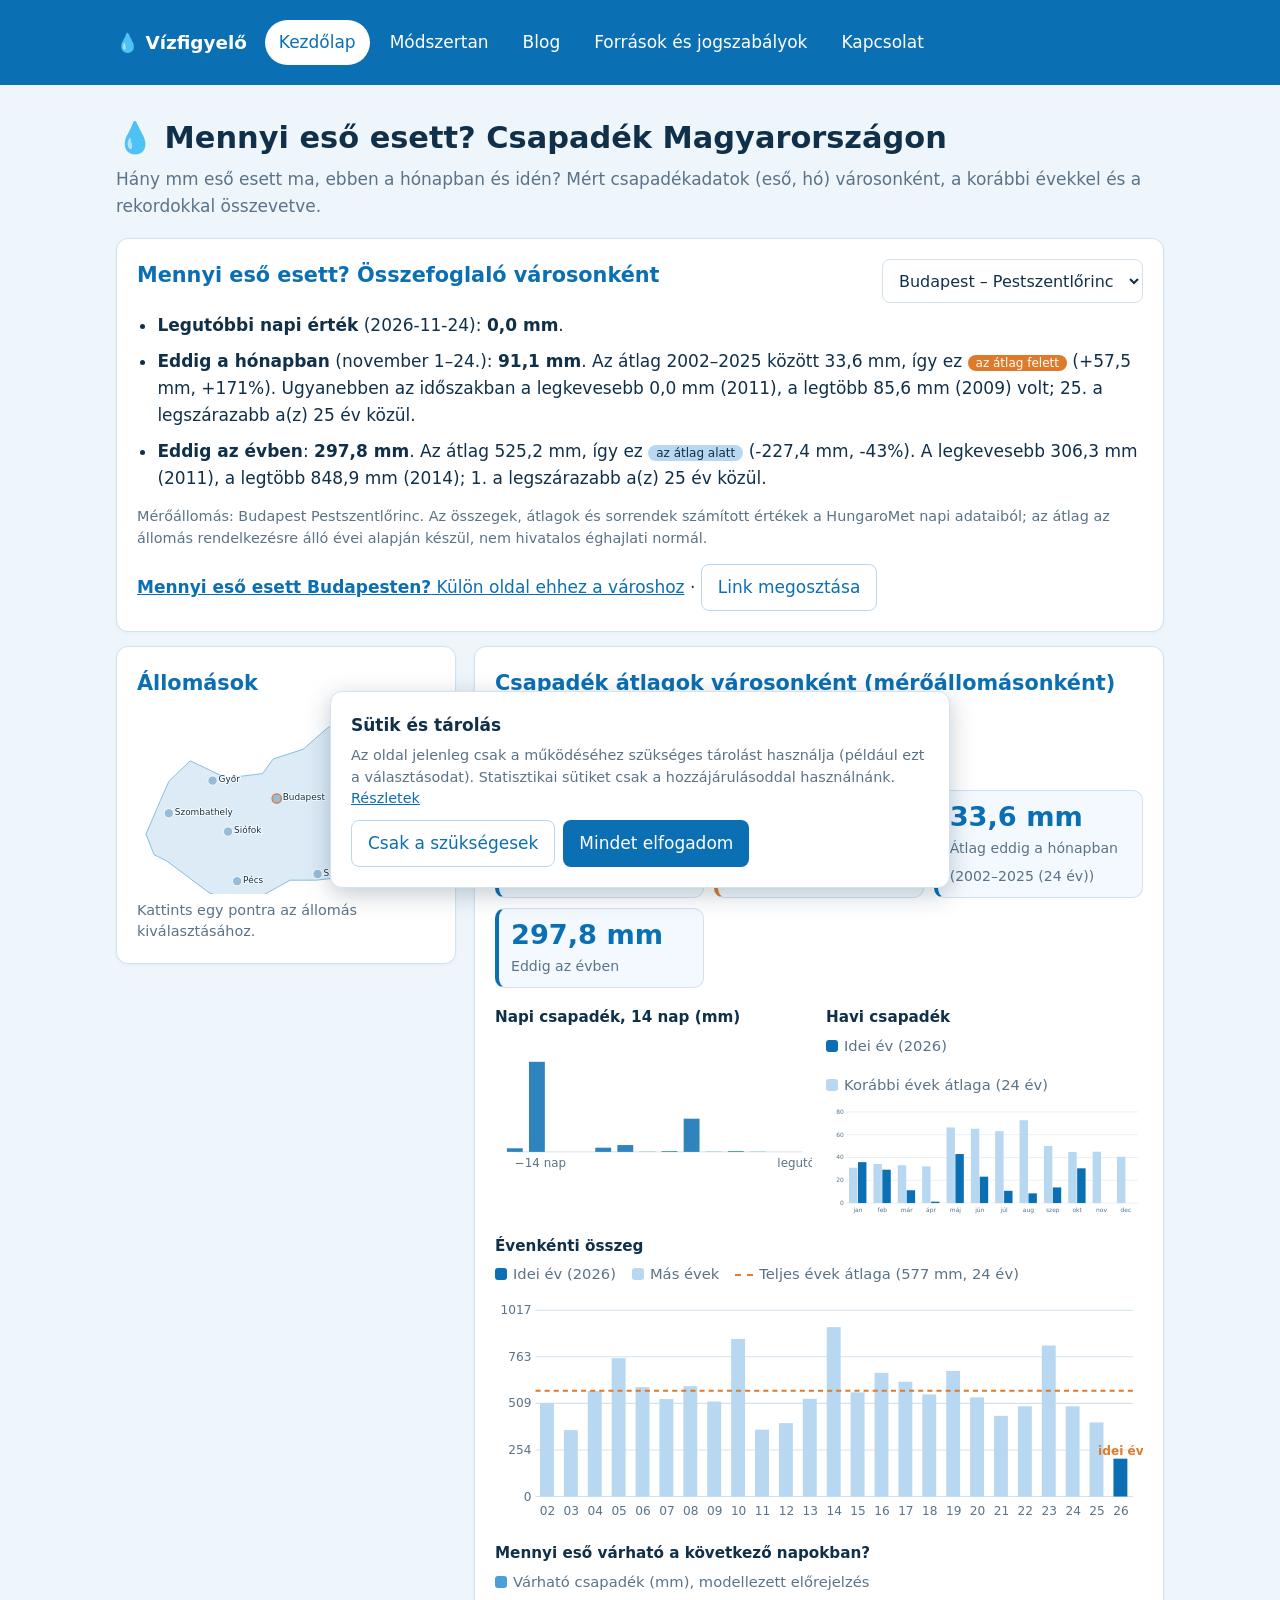
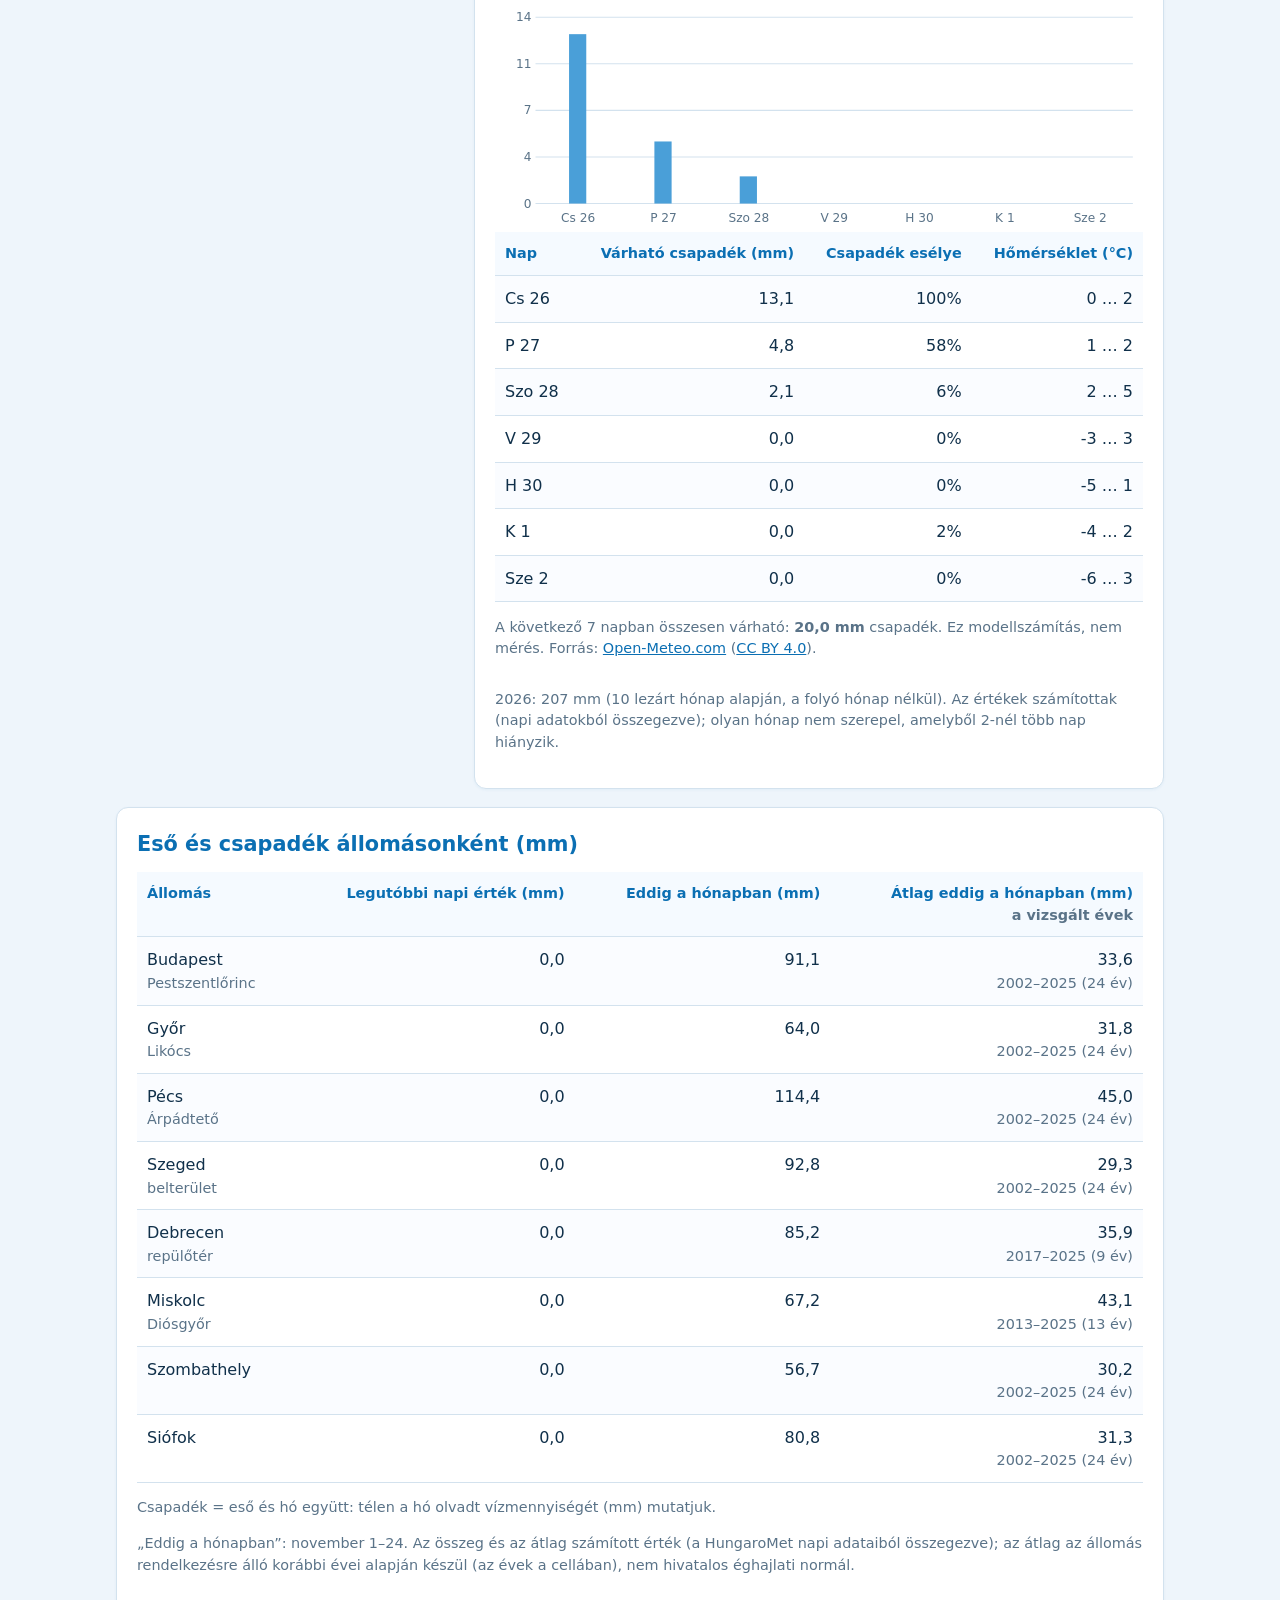
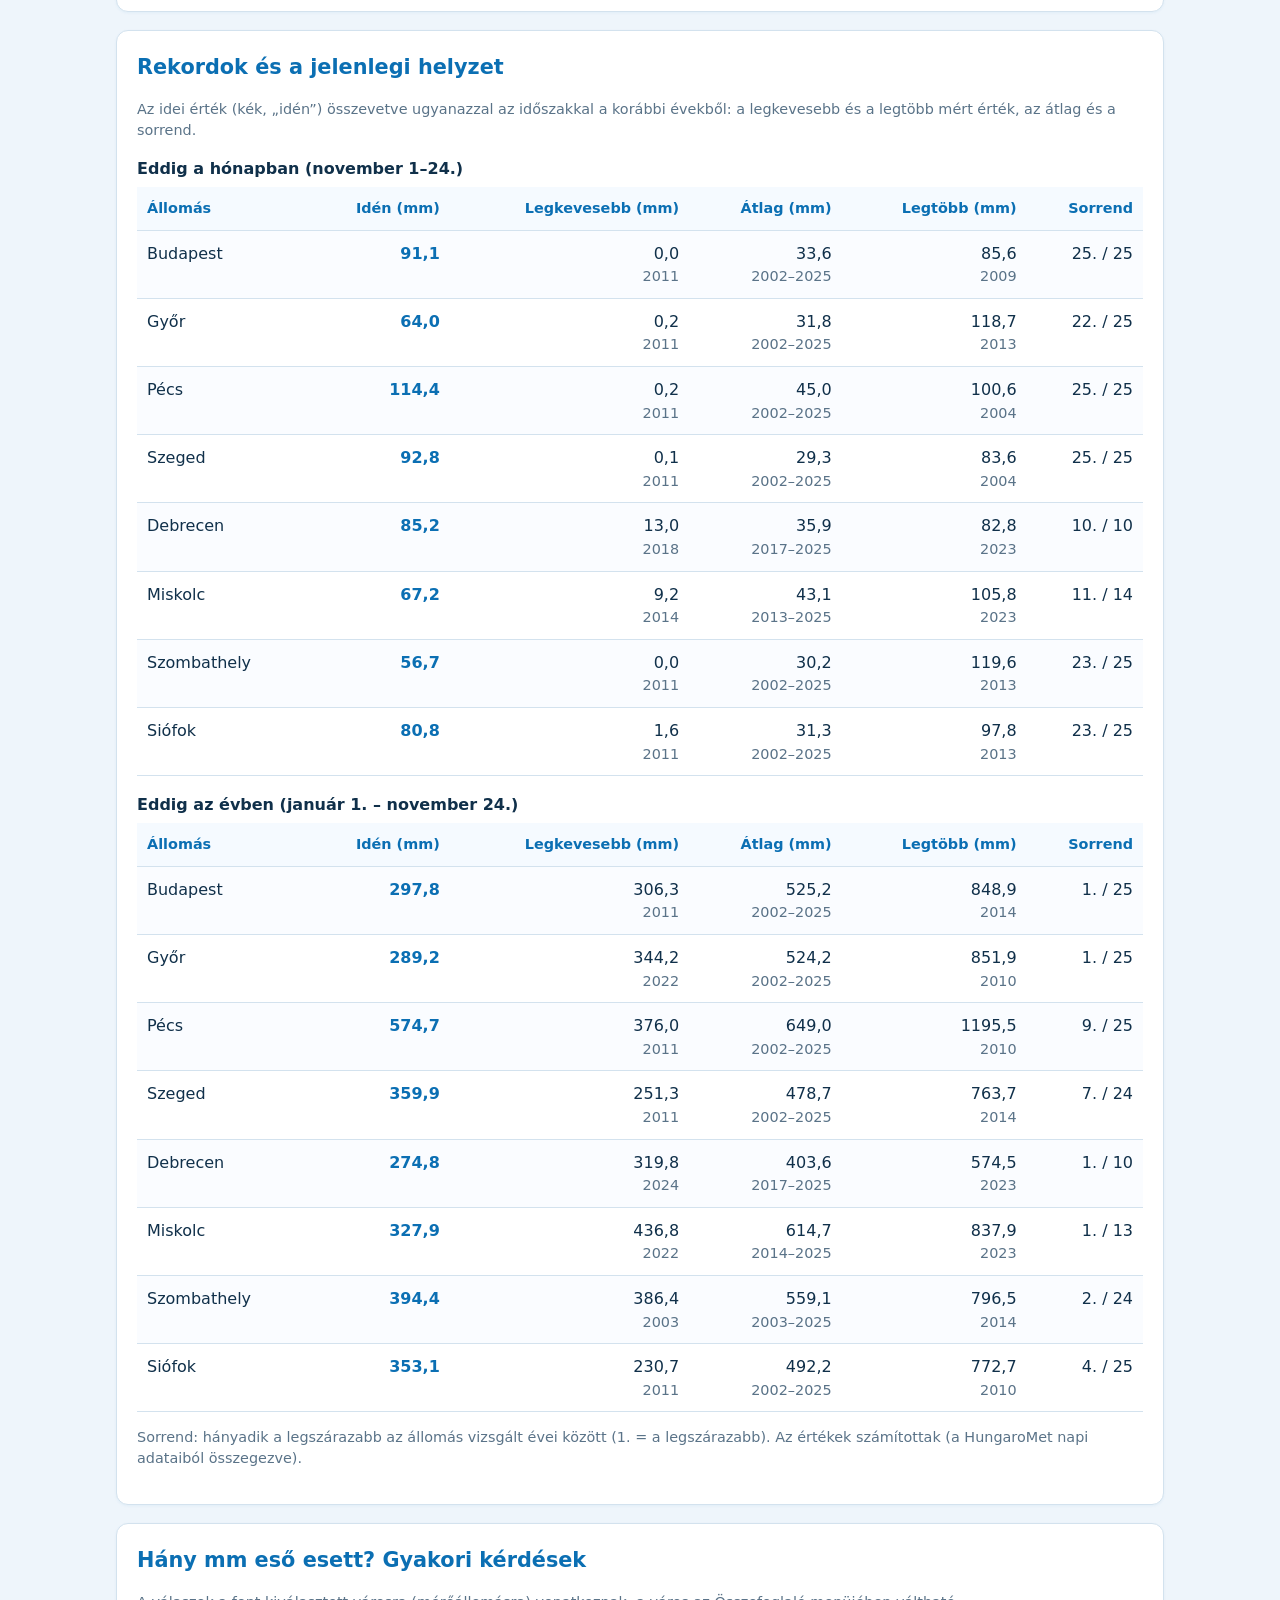
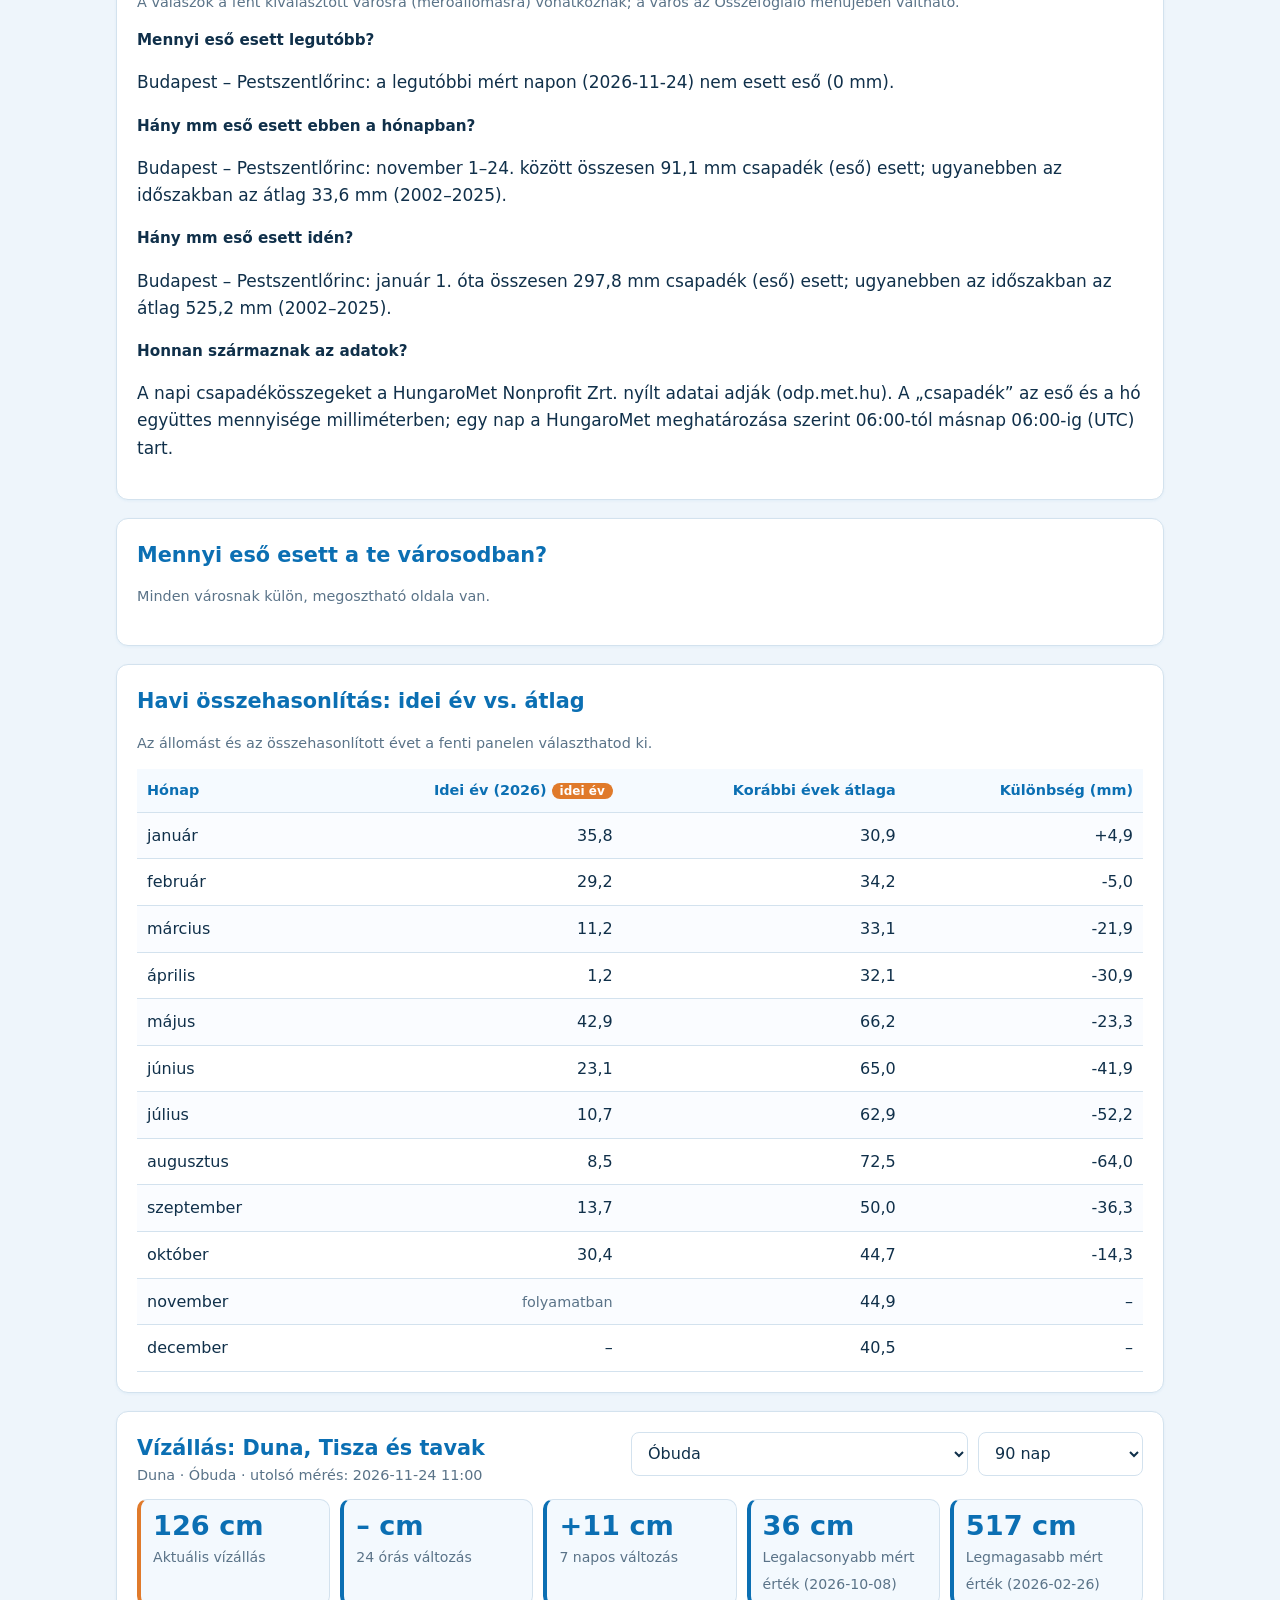
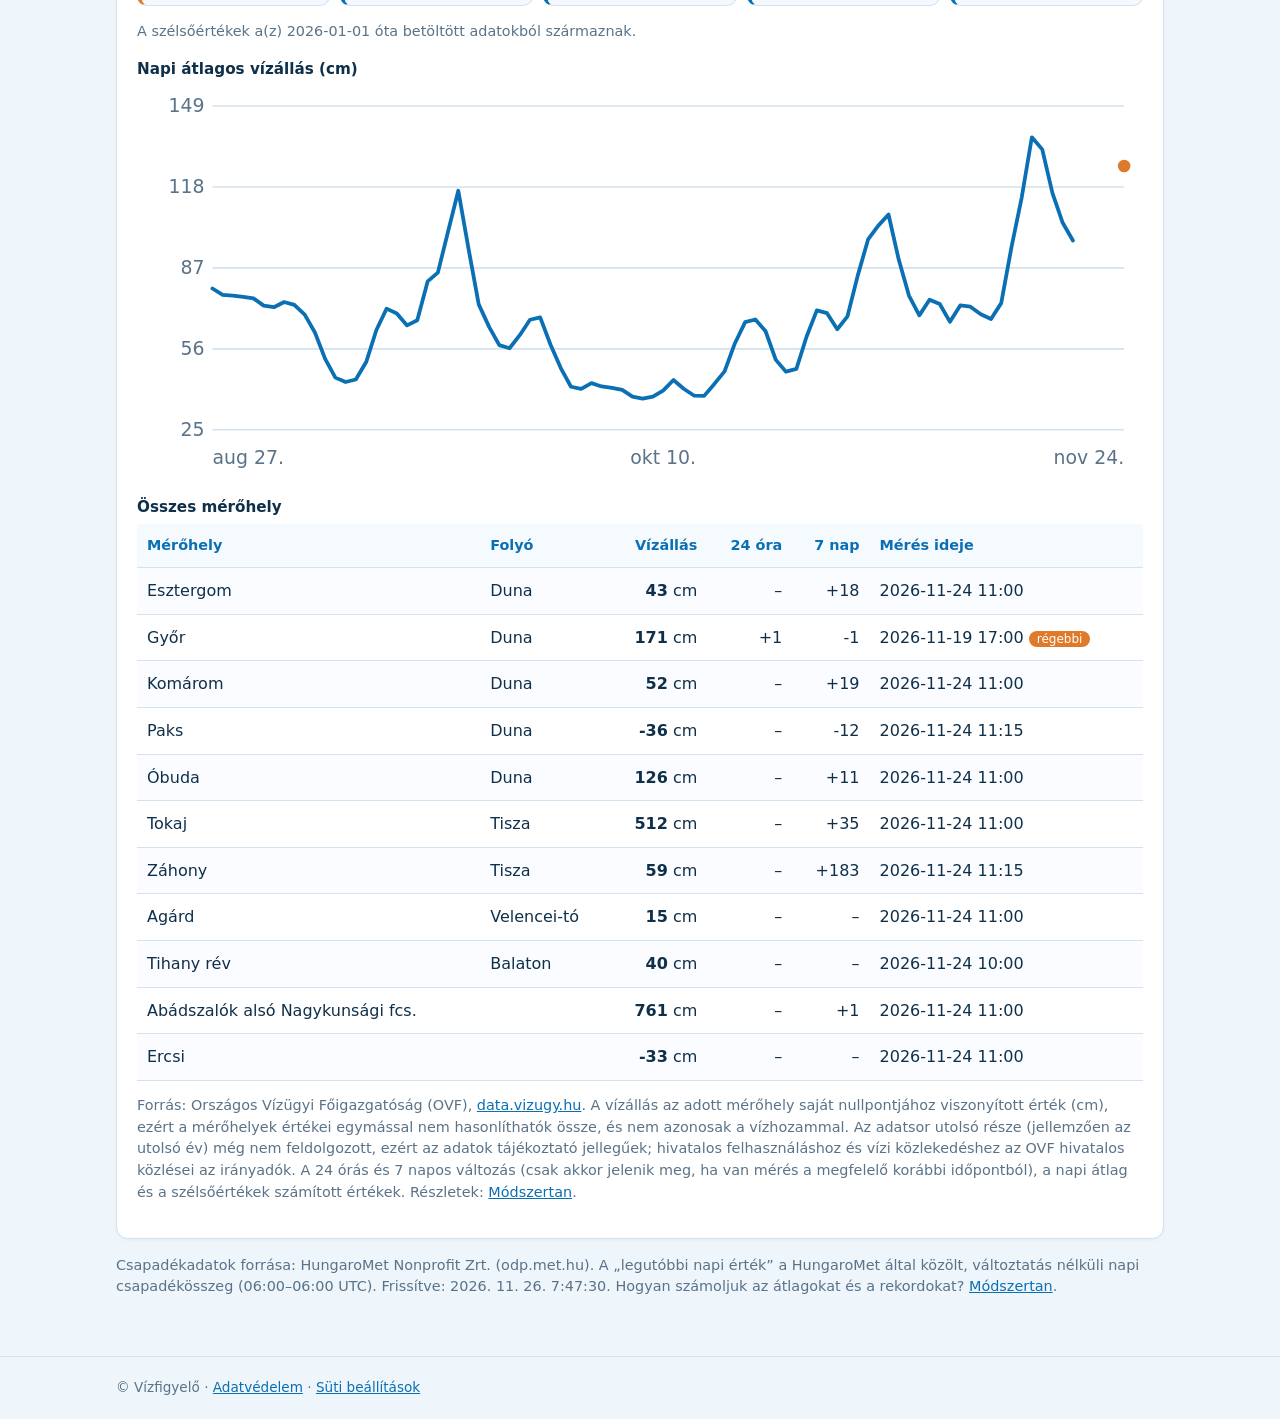
==== commit 2e799220: "Add files via upload" ====
--- a/index.html
+++ b/index.html
@@ -48,6 +48,7 @@
 <div class="card">
  <h2>Eső és csapadék állomásonként (mm)</h2>
  <div class="sc"><table id="tb"></table></div>
+ <p class="note">Csapadék = eső és hó együtt: télen a hó olvadt vízmennyiségét (mm) mutatjuk.</p>
  <p class="note" id="tn"></p>
 </div>
 
@@ -72,7 +73,7 @@
 <div class="card" id="citc">
  <h2>Mennyi eső esett a te városodban?</h2>
  <p class="note">Minden városnak külön, megosztható oldala van.</p>
- <p id="citl"><!--CITIES--><a href="eso/budapest.html">Mennyi eső esett Budapesten?</a> · <a href="eso/gyor.html">Mennyi eső esett Győrben?</a> · <a href="eso/pecs.html">Mennyi eső esett Pécsett?</a> · <a href="eso/szeged.html">Mennyi eső esett Szegeden?</a> · <a href="eso/debrecen.html">Mennyi eső esett Debrecenben?</a> · <a href="eso/miskolc.html">Mennyi eső esett Miskolcon?</a> · <a href="eso/szombathely.html">Mennyi eső esett Szombathelyen?</a> · <a href="eso/siofok.html">Mennyi eső esett Siófokon?</a><!--/CITIES--></p>
+ <p id="citl"><!--CITIES--><!--/CITIES--></p>
 </div>
 
 <div class="card" id="cmpc">
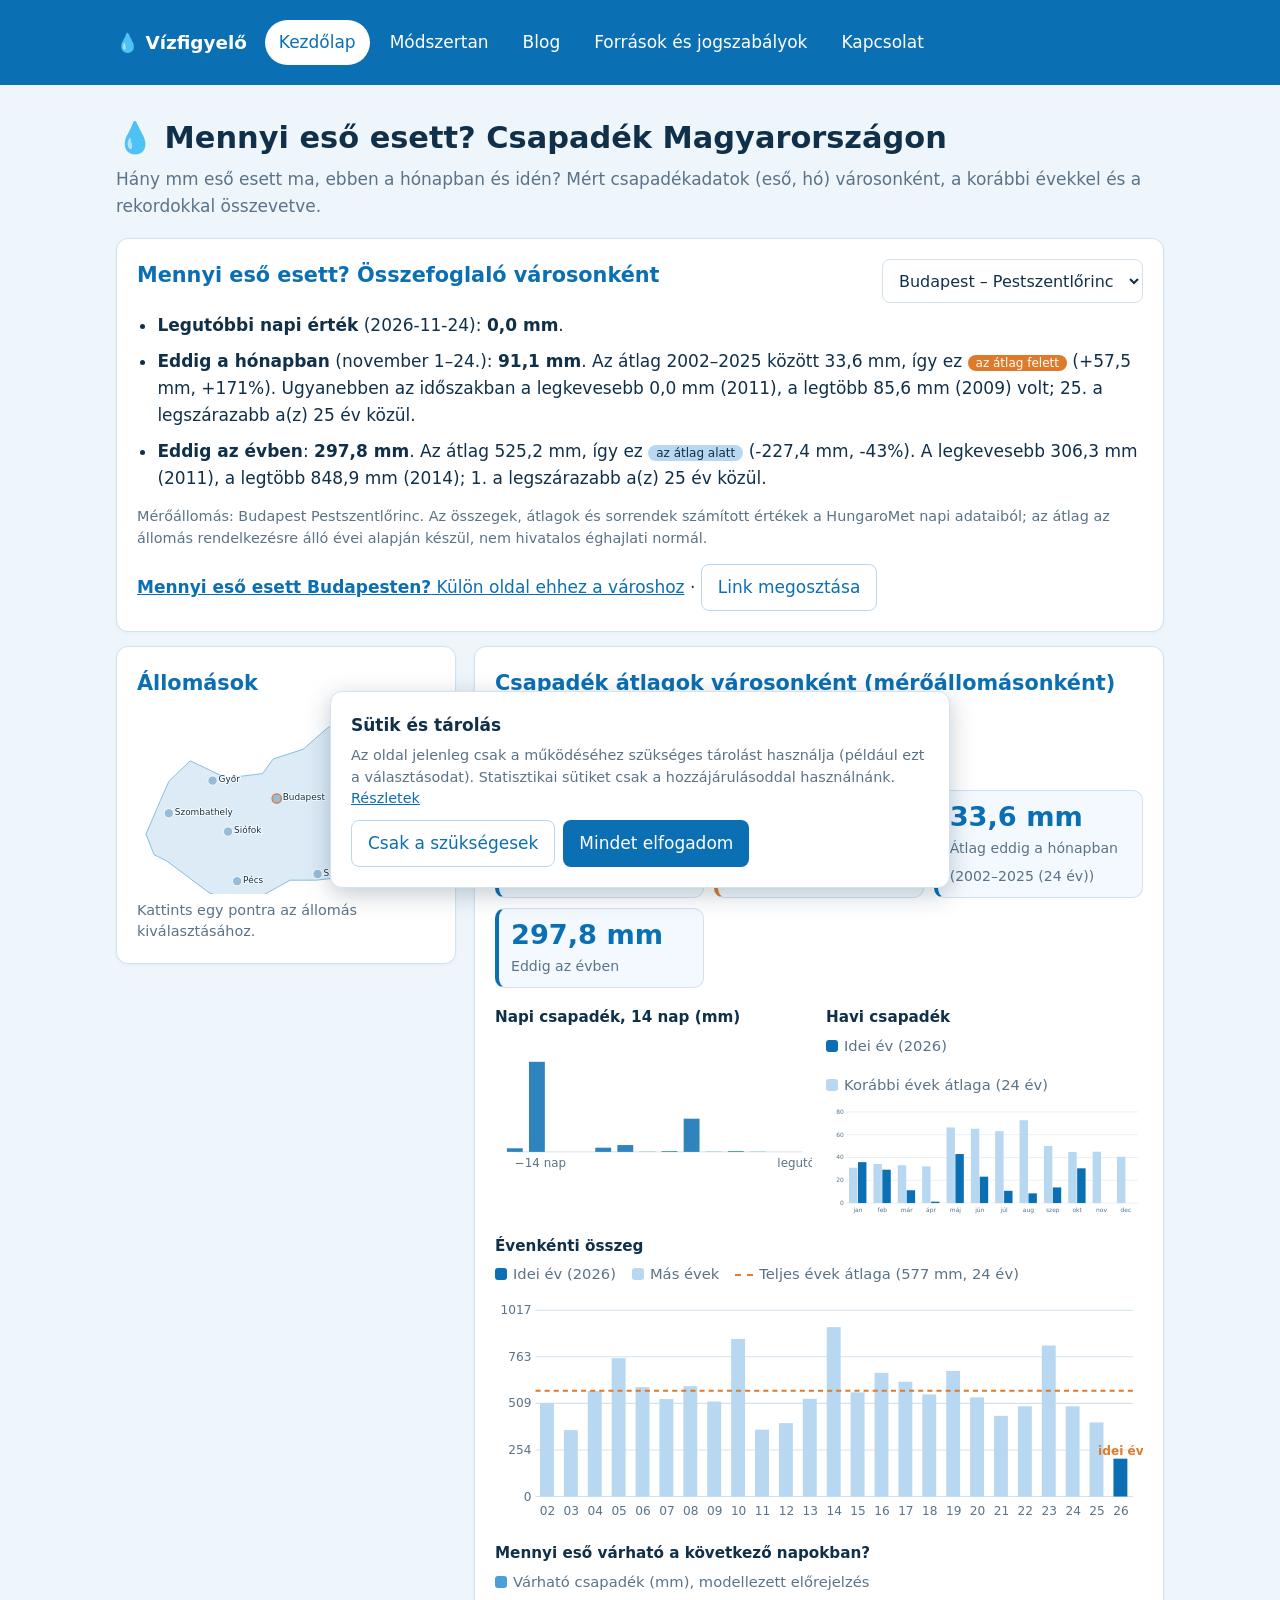
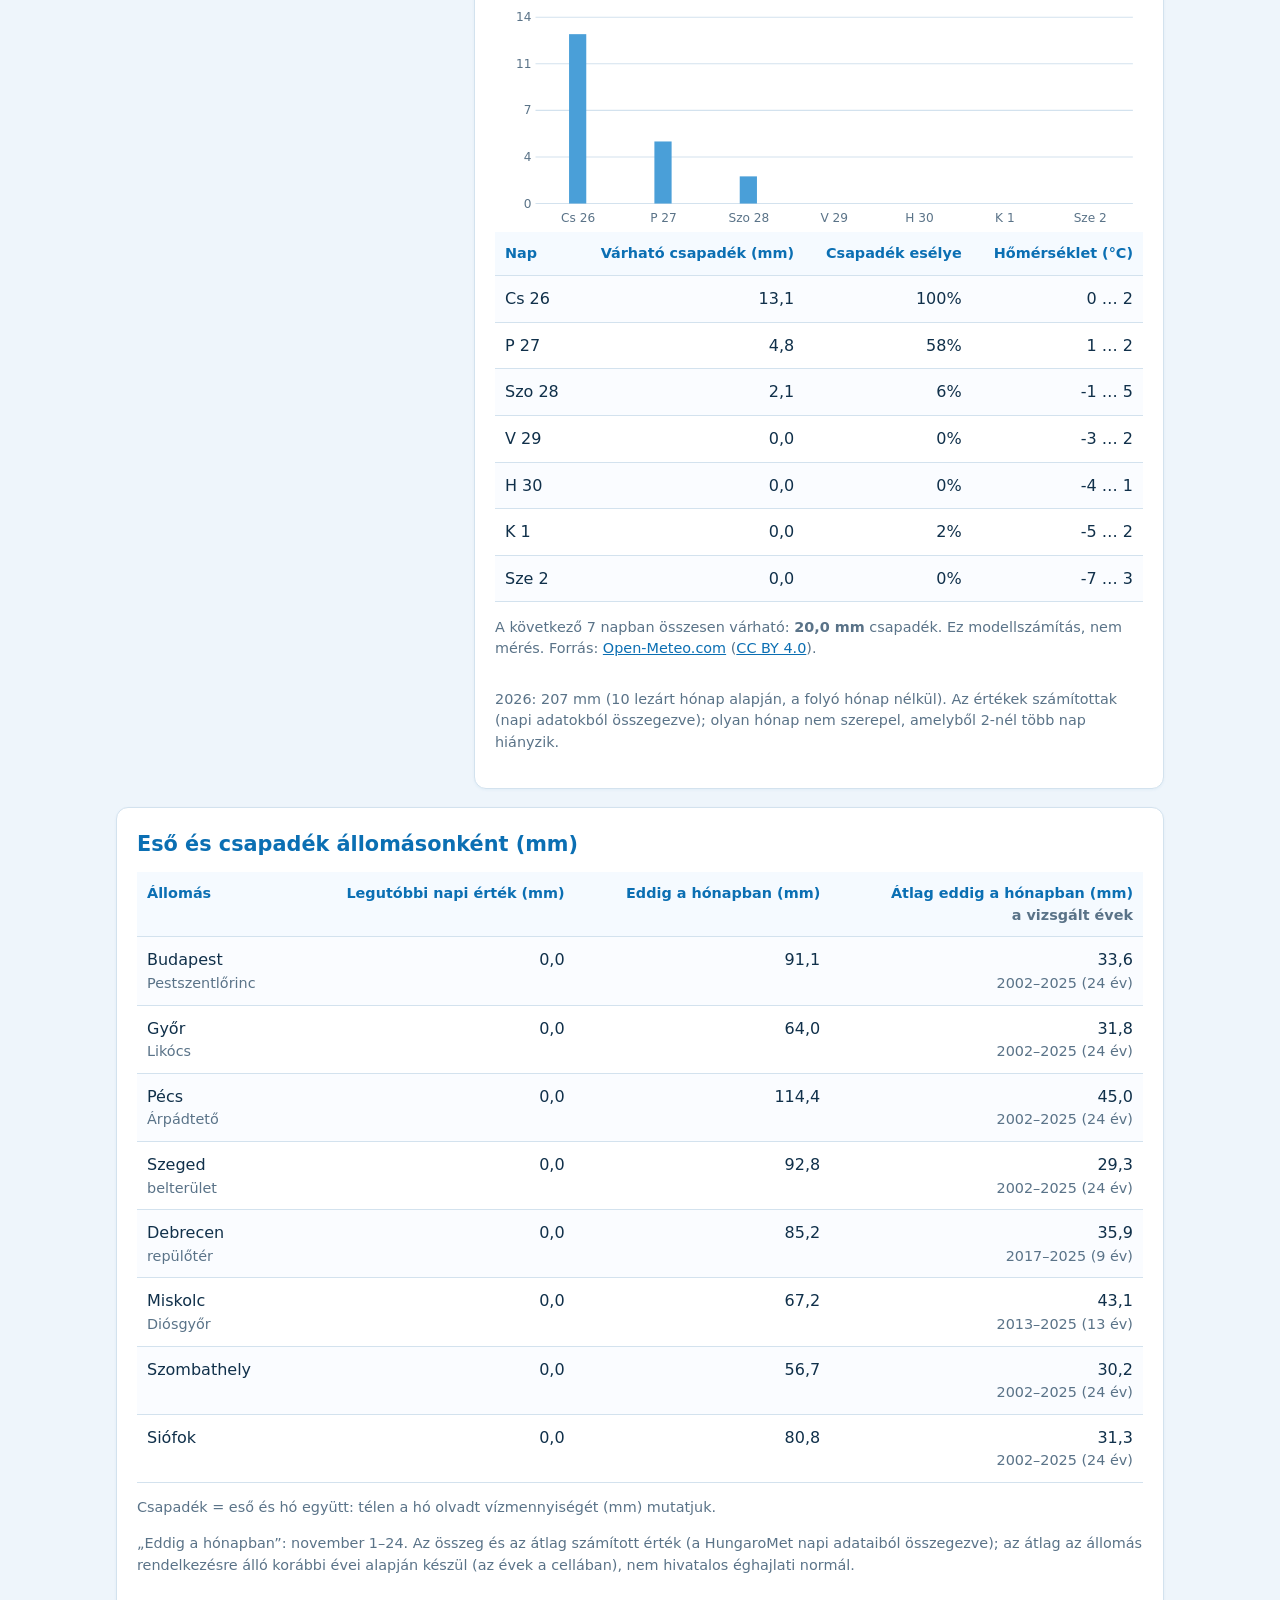
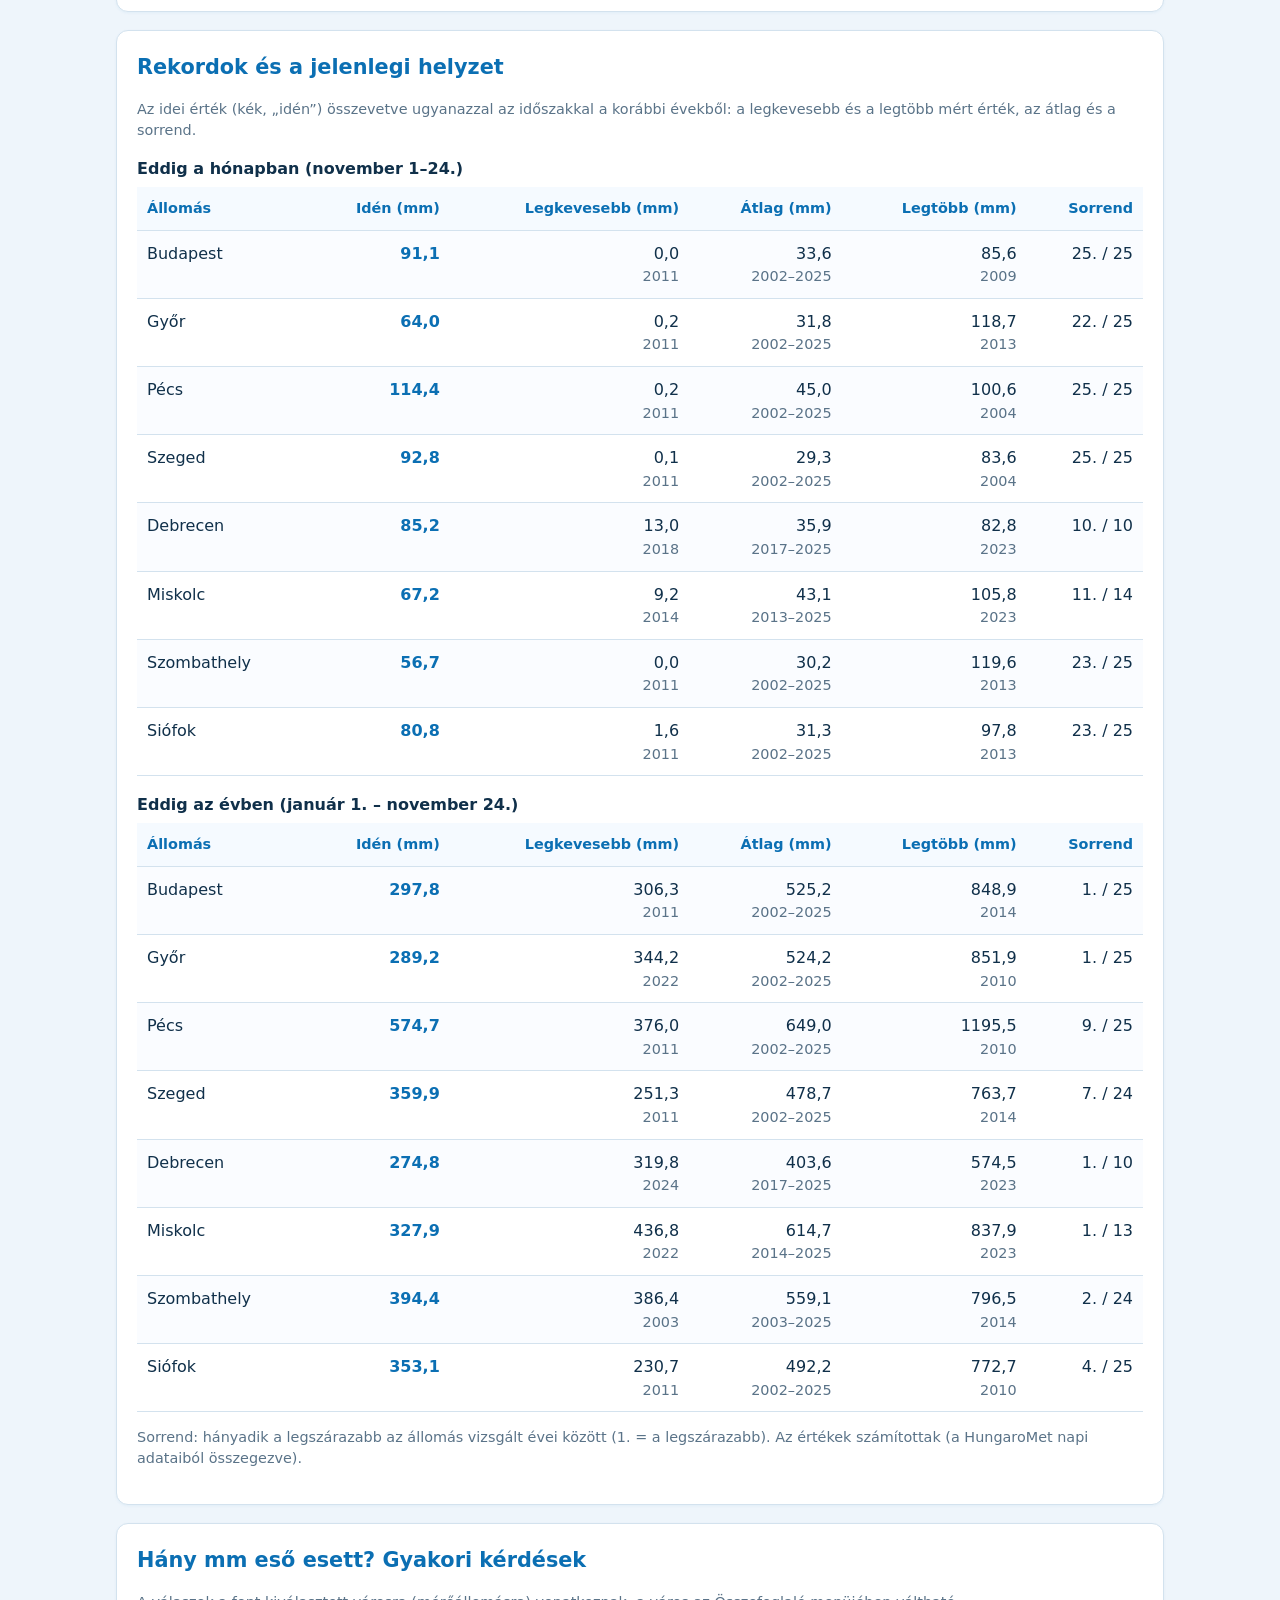
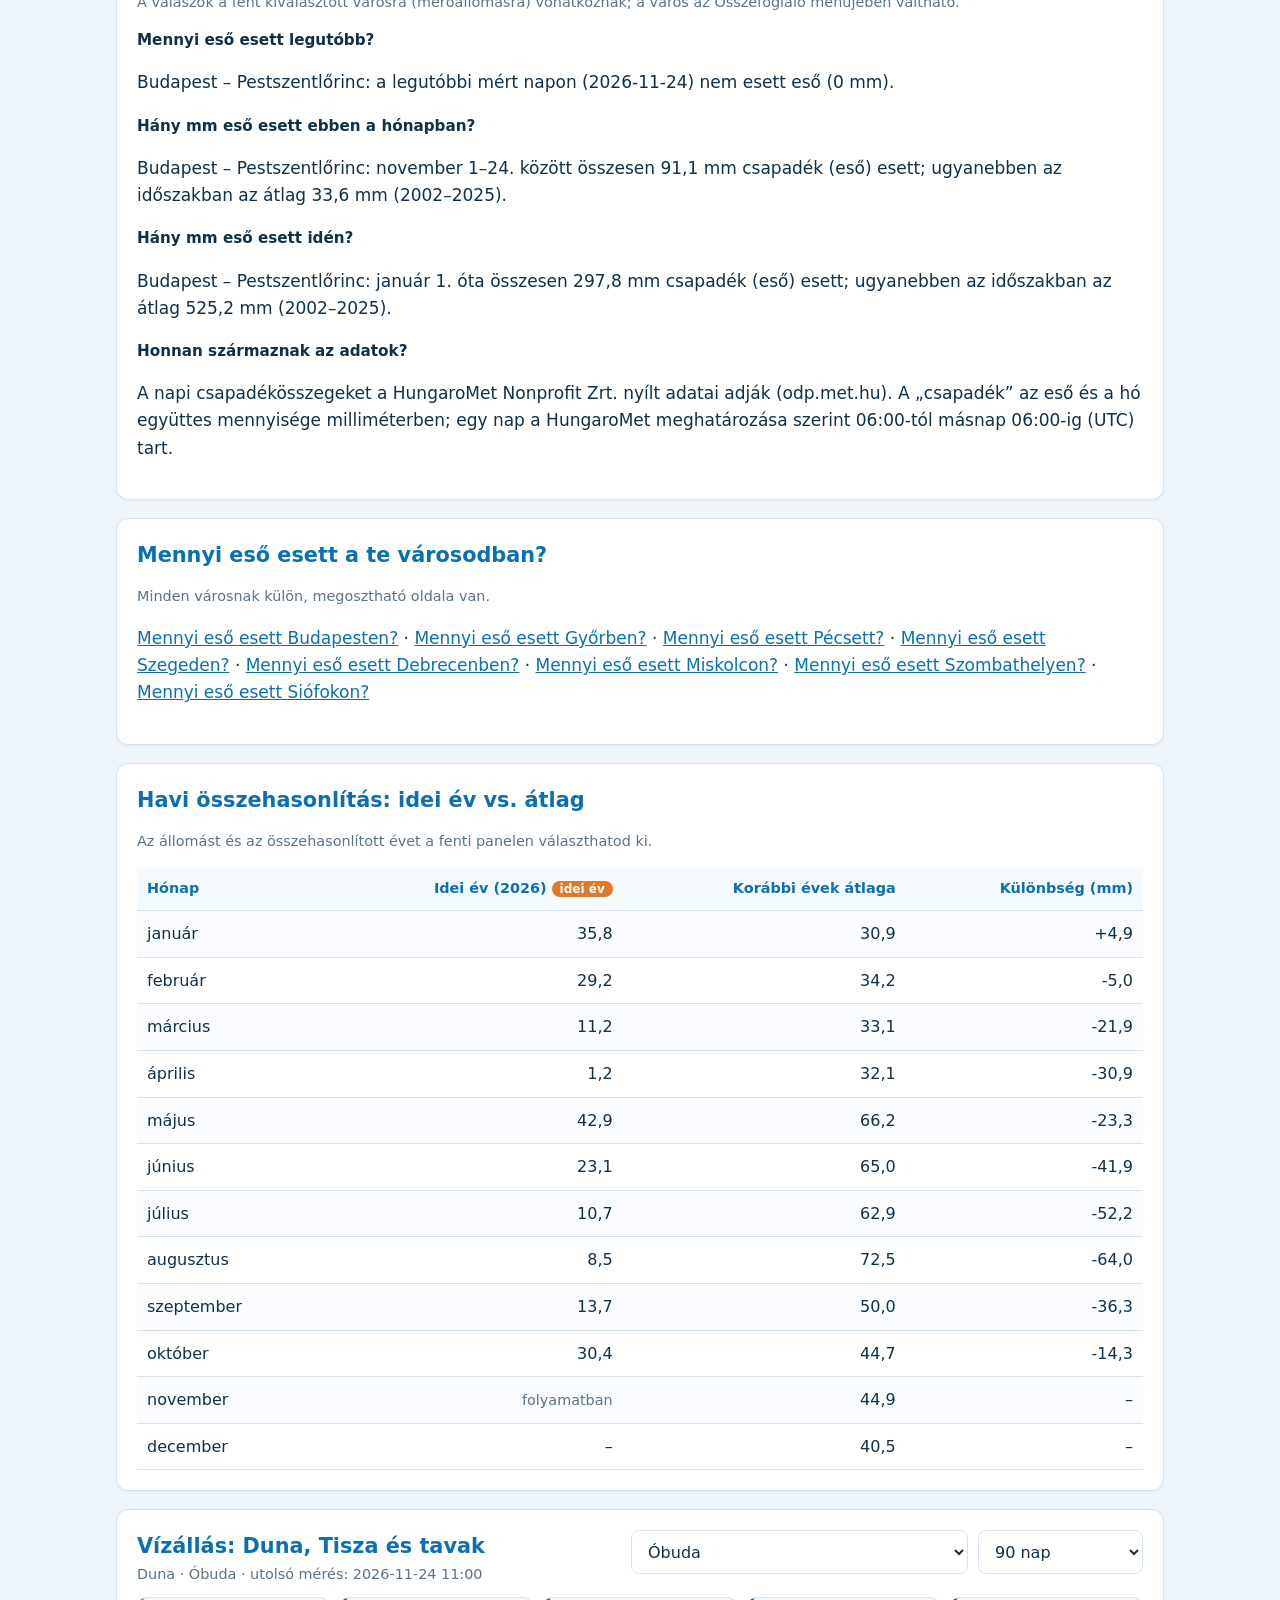
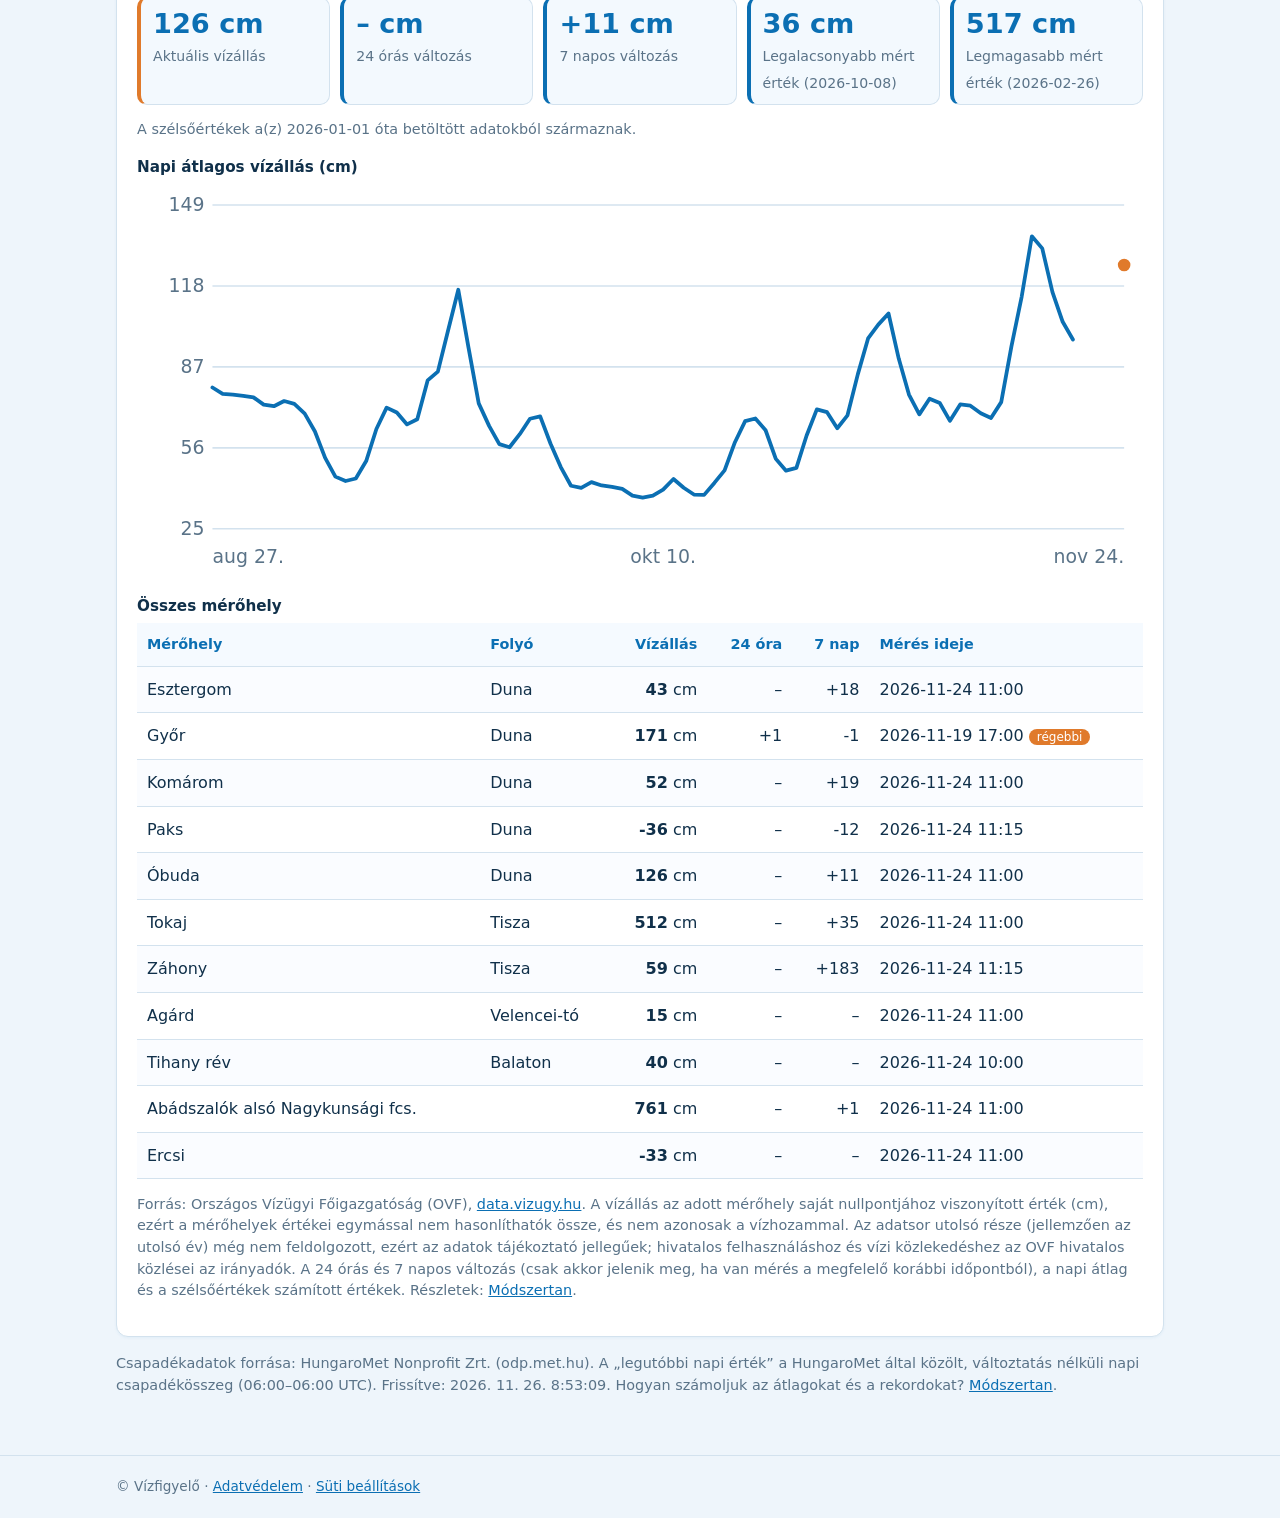
==== commit 34ec0dbb: "Update data" ====
--- a/index.html
+++ b/index.html
@@ -73,7 +73,7 @@
 <div class="card" id="citc">
  <h2>Mennyi eső esett a te városodban?</h2>
  <p class="note">Minden városnak külön, megosztható oldala van.</p>
- <p id="citl"><!--CITIES--><!--/CITIES--></p>
+ <p id="citl"><!--CITIES--><a href="eso/budapest.html">Mennyi eső esett Budapesten?</a> · <a href="eso/gyor.html">Mennyi eső esett Győrben?</a> · <a href="eso/pecs.html">Mennyi eső esett Pécsett?</a> · <a href="eso/szeged.html">Mennyi eső esett Szegeden?</a> · <a href="eso/debrecen.html">Mennyi eső esett Debrecenben?</a> · <a href="eso/miskolc.html">Mennyi eső esett Miskolcon?</a> · <a href="eso/szombathely.html">Mennyi eső esett Szombathelyen?</a> · <a href="eso/siofok.html">Mennyi eső esett Siófokon?</a><!--/CITIES--></p>
 </div>
 
 <div class="card" id="cmpc">
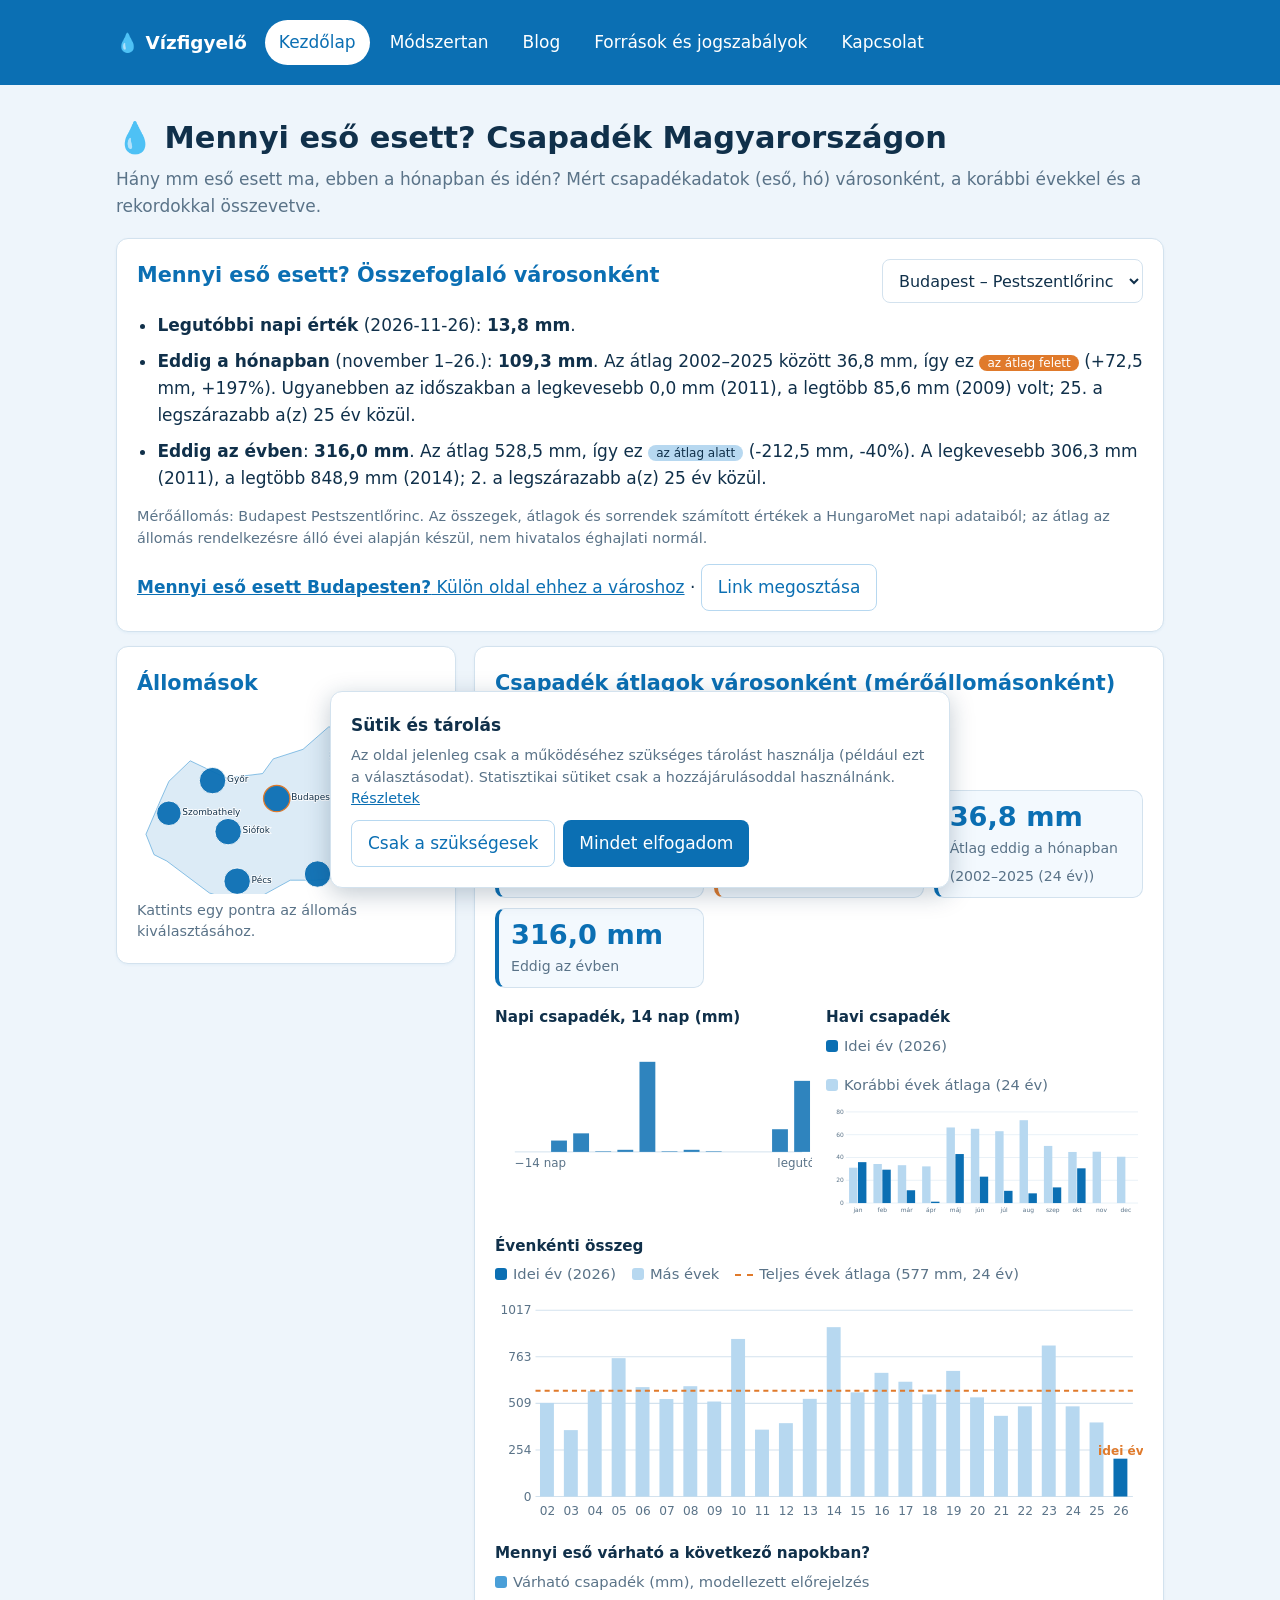
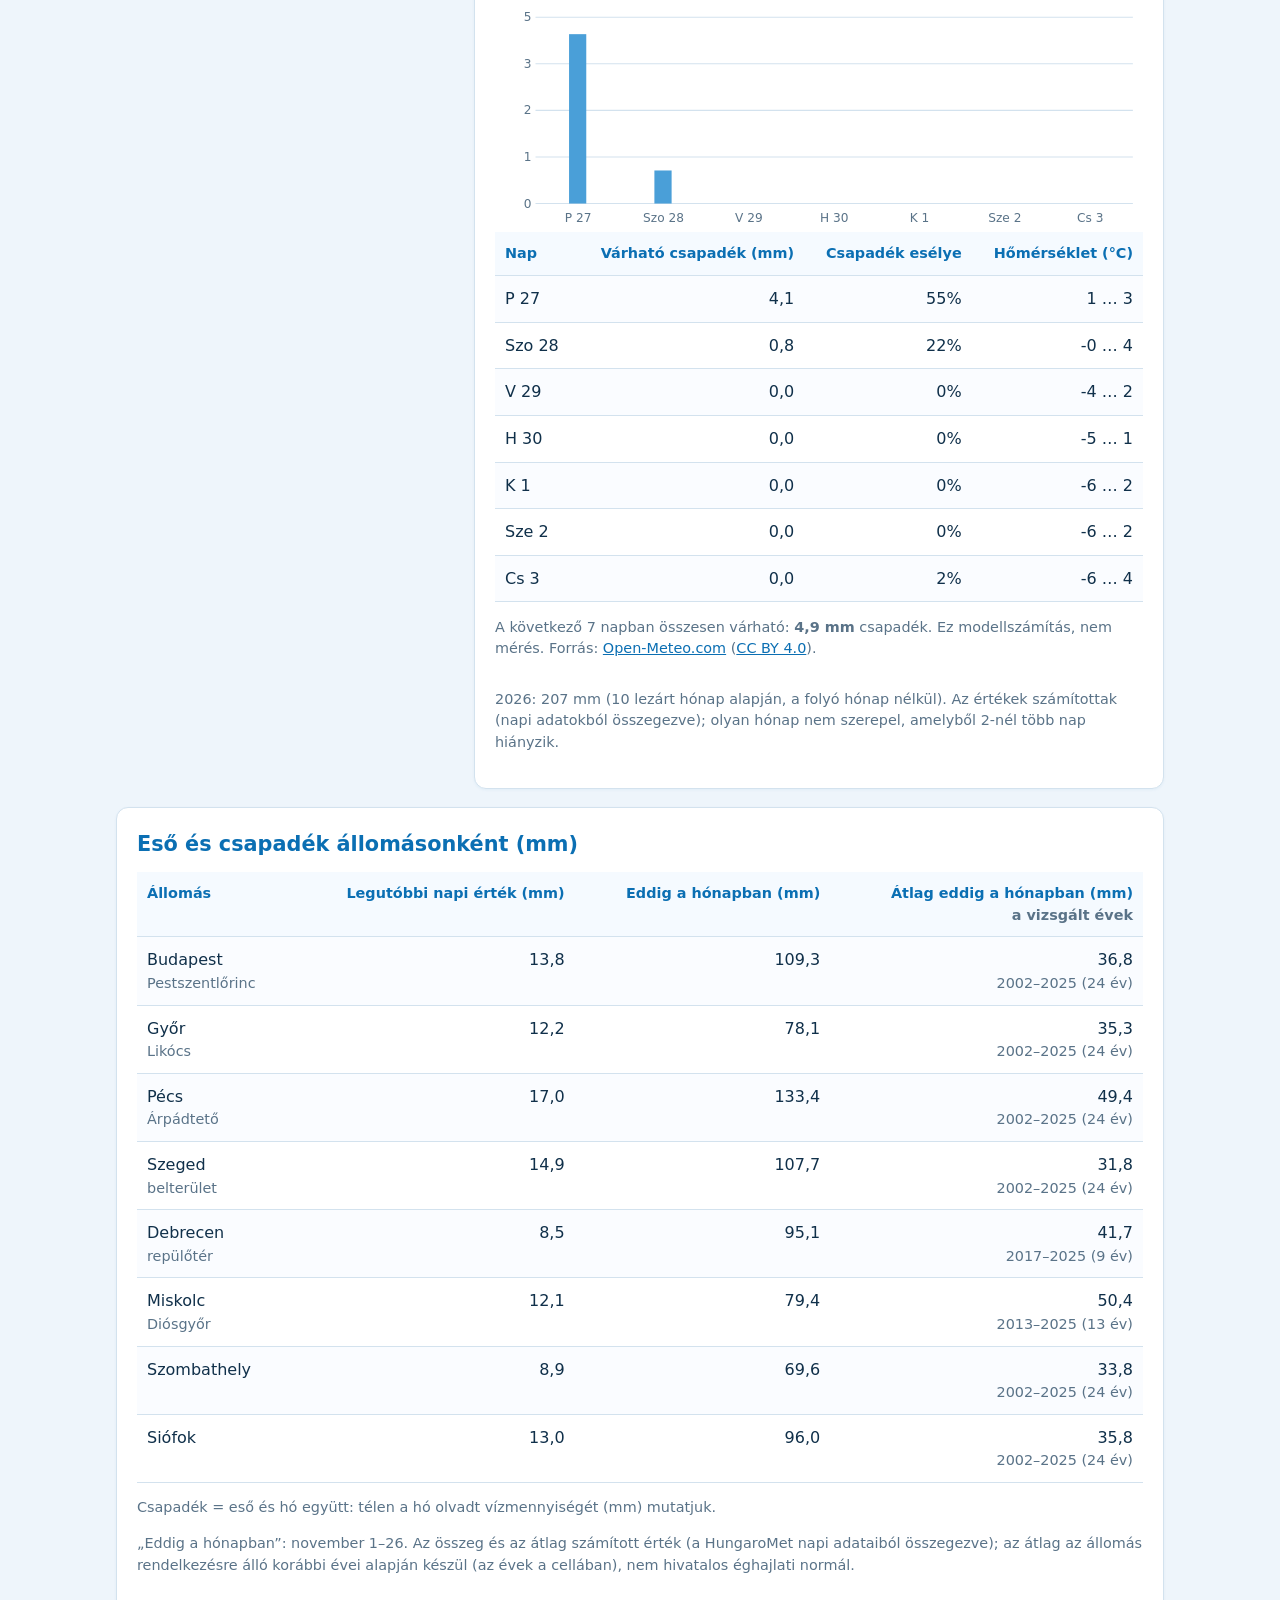
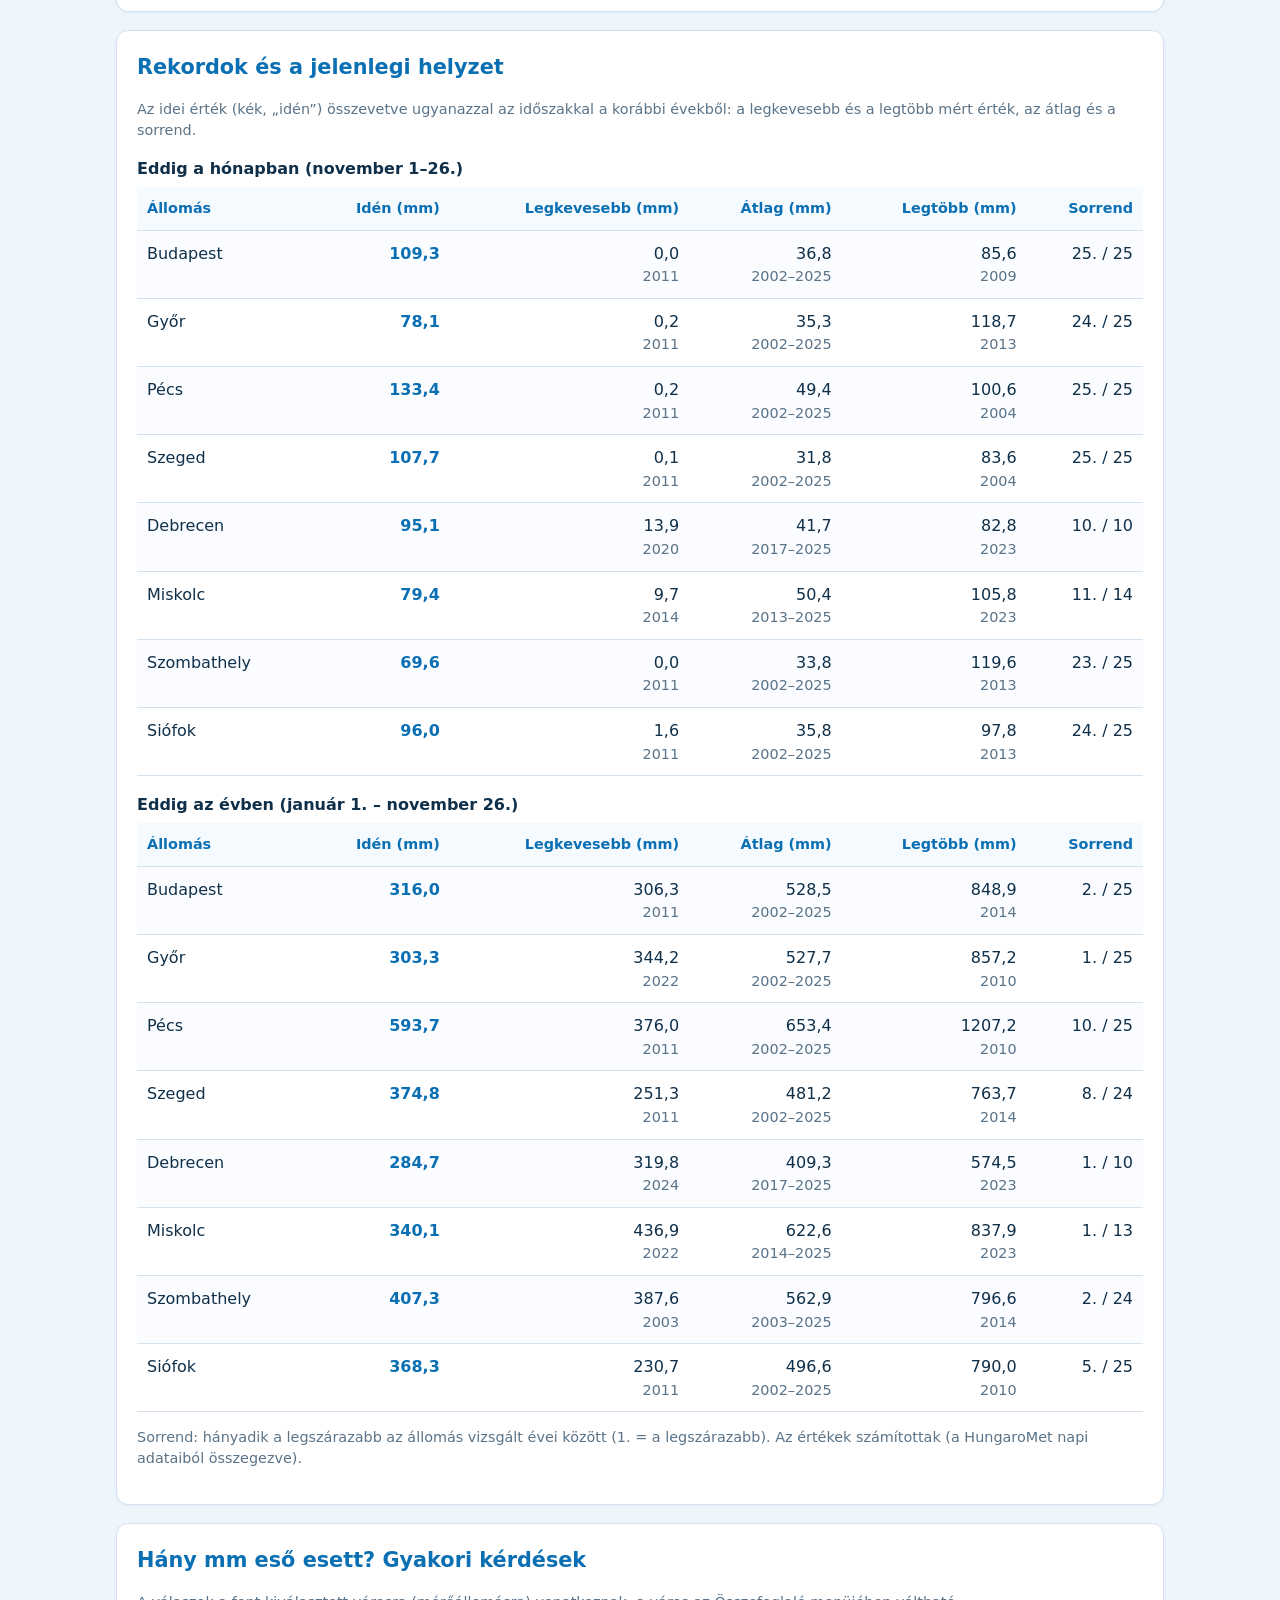
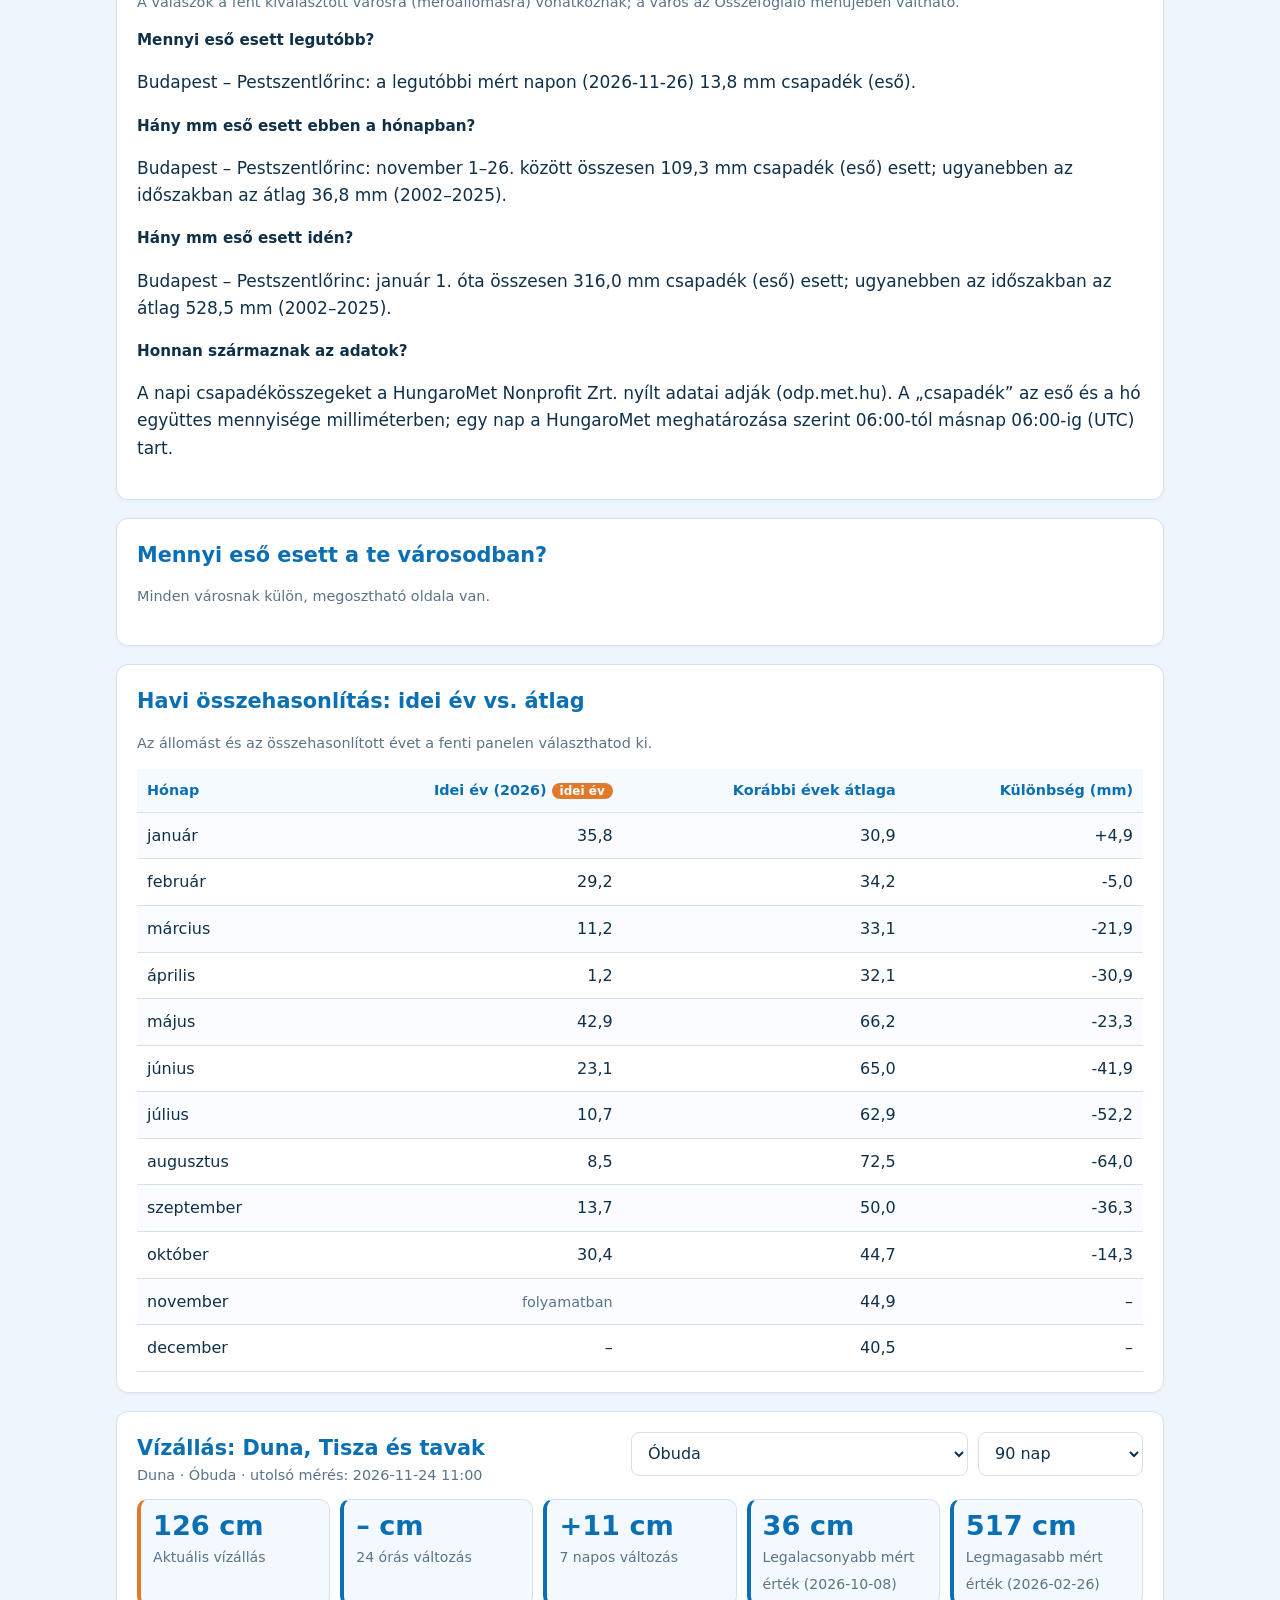
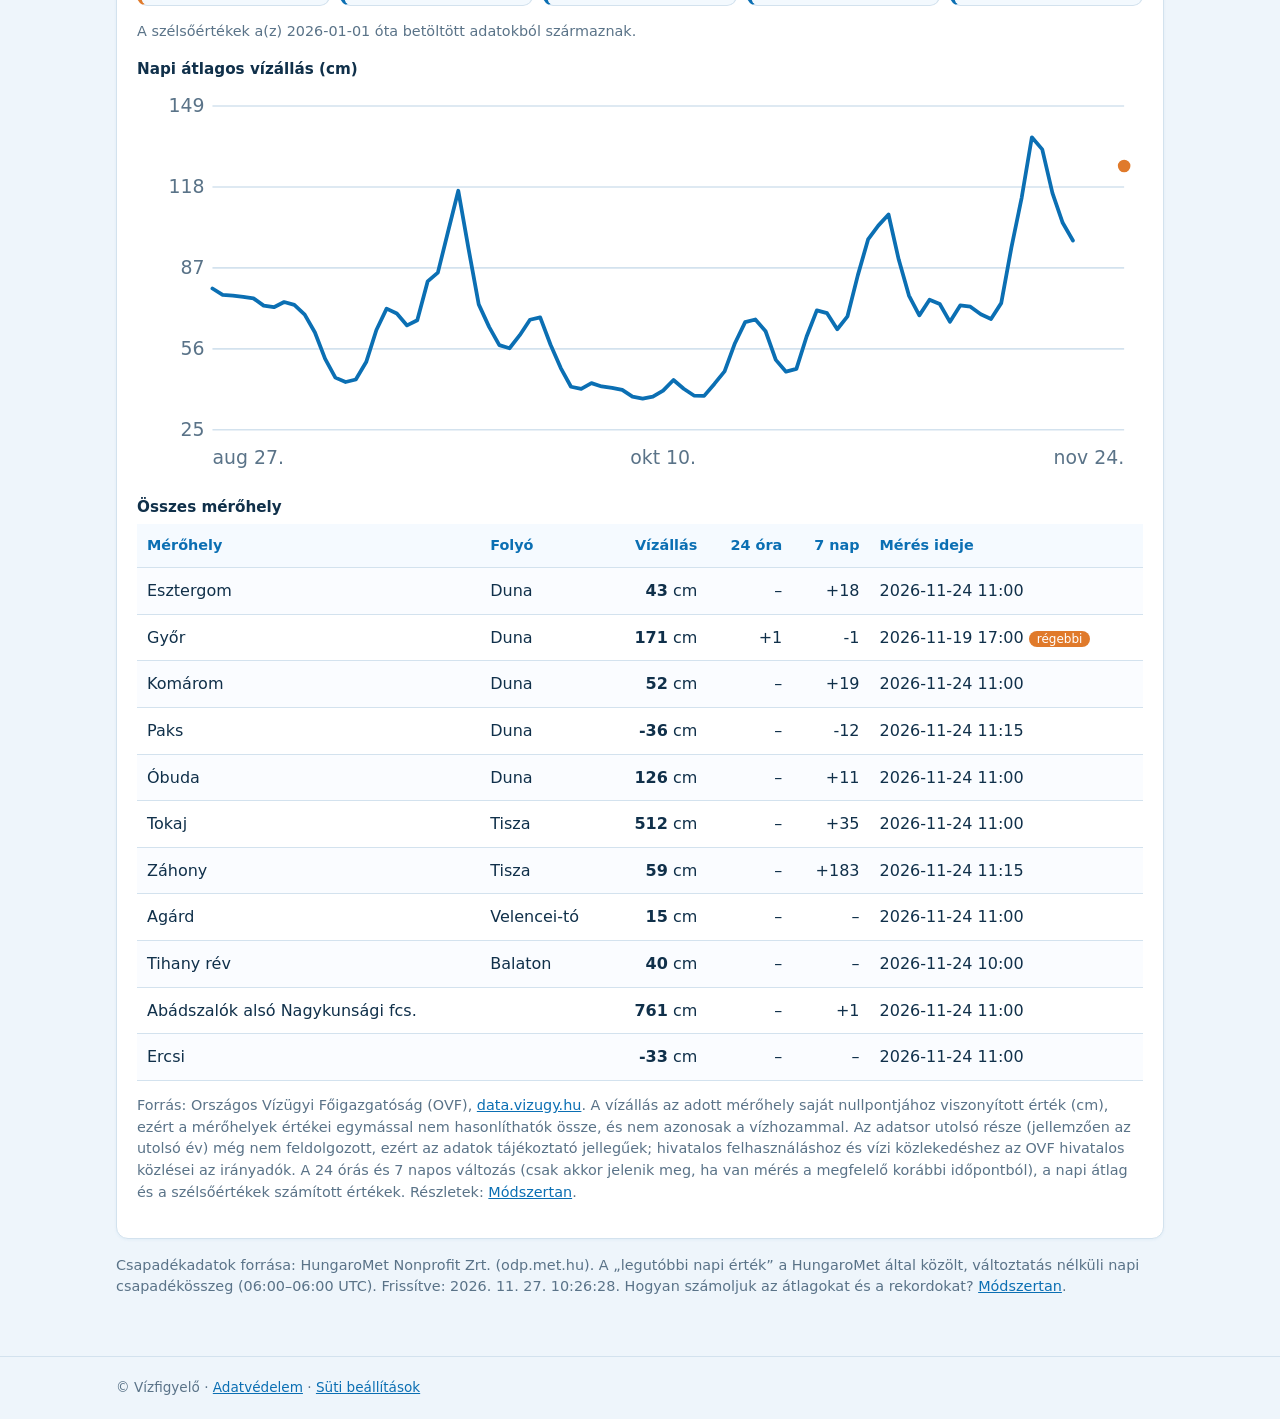
==== commit 4441b0a8: "Add files via upload" ====
--- a/index.html
+++ b/index.html
@@ -73,7 +73,7 @@
 <div class="card" id="citc">
  <h2>Mennyi eső esett a te városodban?</h2>
  <p class="note">Minden városnak külön, megosztható oldala van.</p>
- <p id="citl"><!--CITIES--><a href="eso/budapest.html">Mennyi eső esett Budapesten?</a> · <a href="eso/gyor.html">Mennyi eső esett Győrben?</a> · <a href="eso/pecs.html">Mennyi eső esett Pécsett?</a> · <a href="eso/szeged.html">Mennyi eső esett Szegeden?</a> · <a href="eso/debrecen.html">Mennyi eső esett Debrecenben?</a> · <a href="eso/miskolc.html">Mennyi eső esett Miskolcon?</a> · <a href="eso/szombathely.html">Mennyi eső esett Szombathelyen?</a> · <a href="eso/siofok.html">Mennyi eső esett Siófokon?</a><!--/CITIES--></p>
+ <p id="citl"><!--CITIES--><!--/CITIES--></p>
 </div>
 
 <div class="card" id="cmpc">
@@ -128,7 +128,7 @@
   const [x,y]=P(s.lo,s.la),r=11+Math.min(s.last||0,10)*2;
   const c=document.createElementNS(NS,"circle");
   c.setAttribute("cx",x);c.setAttribute("cy",y);c.setAttribute("r",r);
-  c.setAttribute("fill",s.last>0?"#0b6fb3":"#8fb7d6");c.setAttribute("fill-opacity",".9");
+  c.style.fill=s.last>0?"var(--ac)":"var(--ac3)";c.setAttribute("fill-opacity",".95");
   c.setAttribute("class","dot"+(sel===i?" sel":""));
   c.onclick=()=>pick(i);
   const t=document.createElementNS(NS,"title");t.textContent=s.n+": "+f(s.last)+" mm";c.appendChild(t);m.appendChild(c);
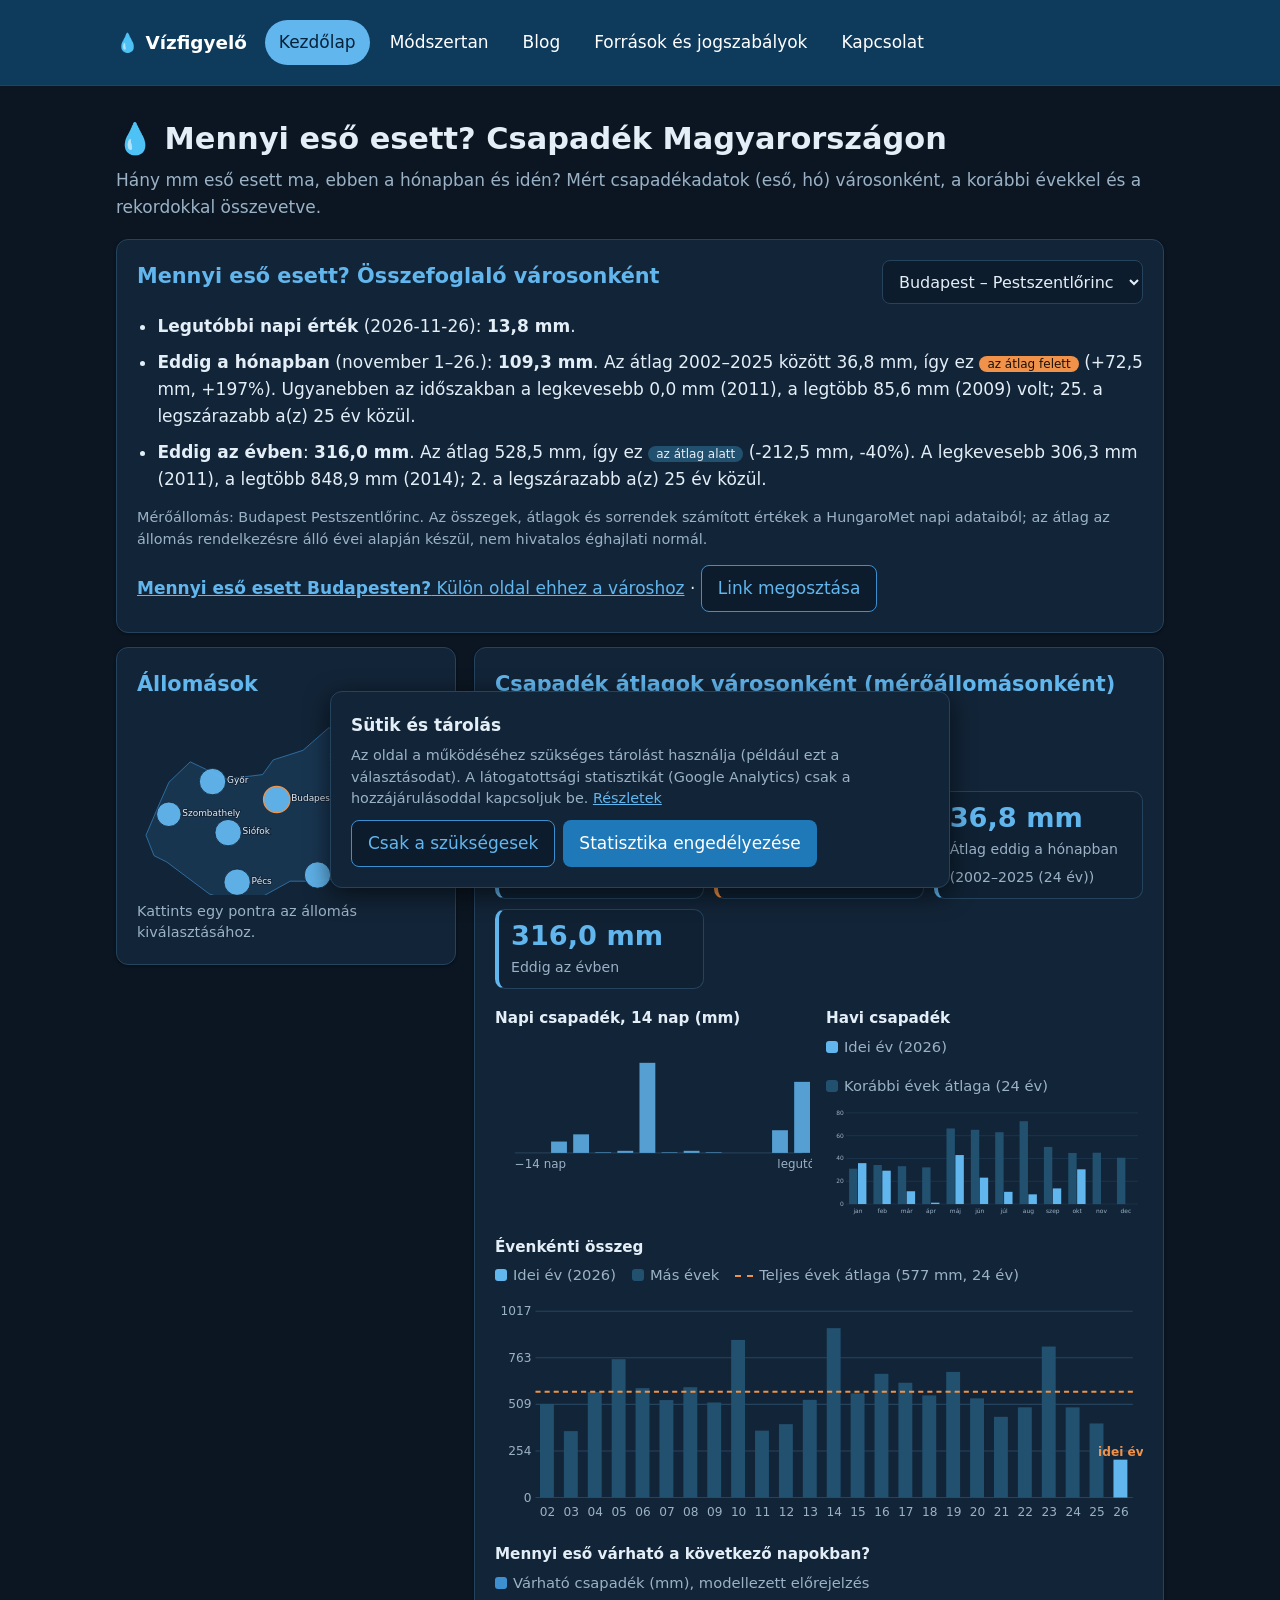
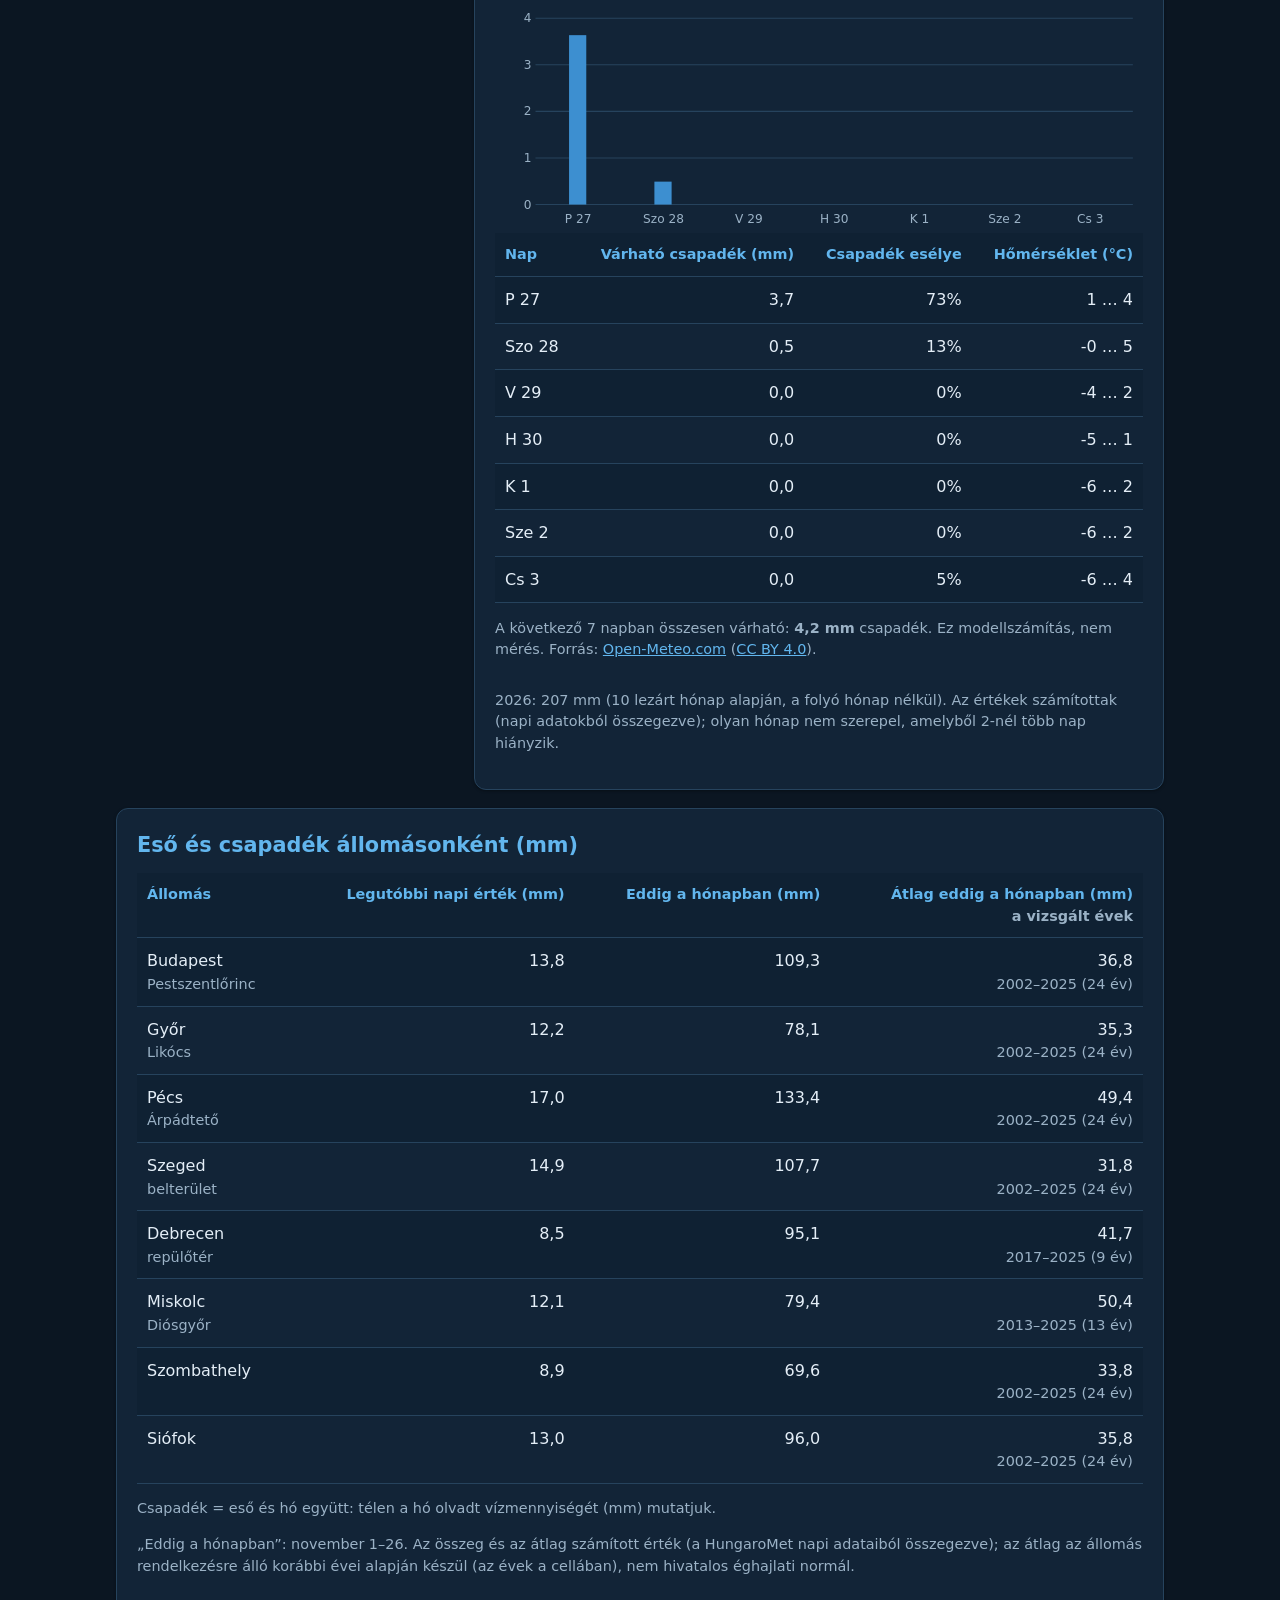
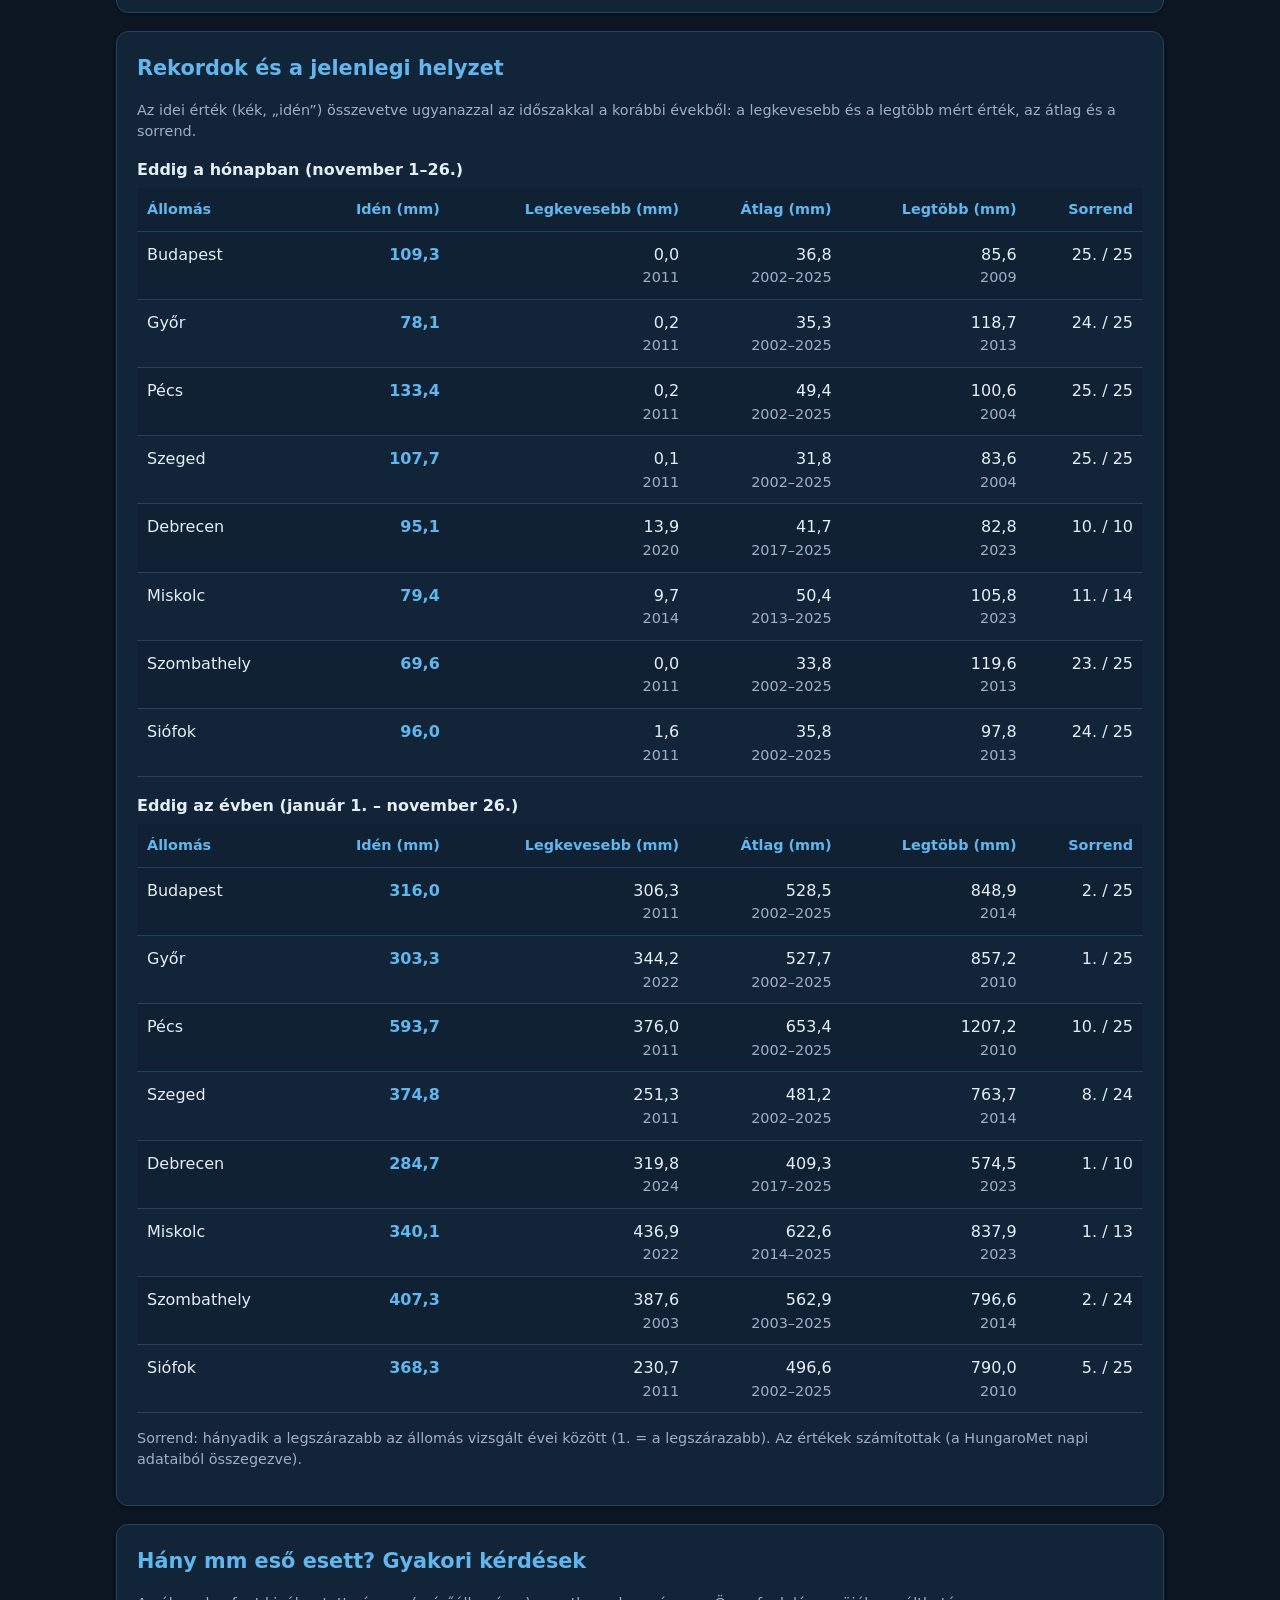
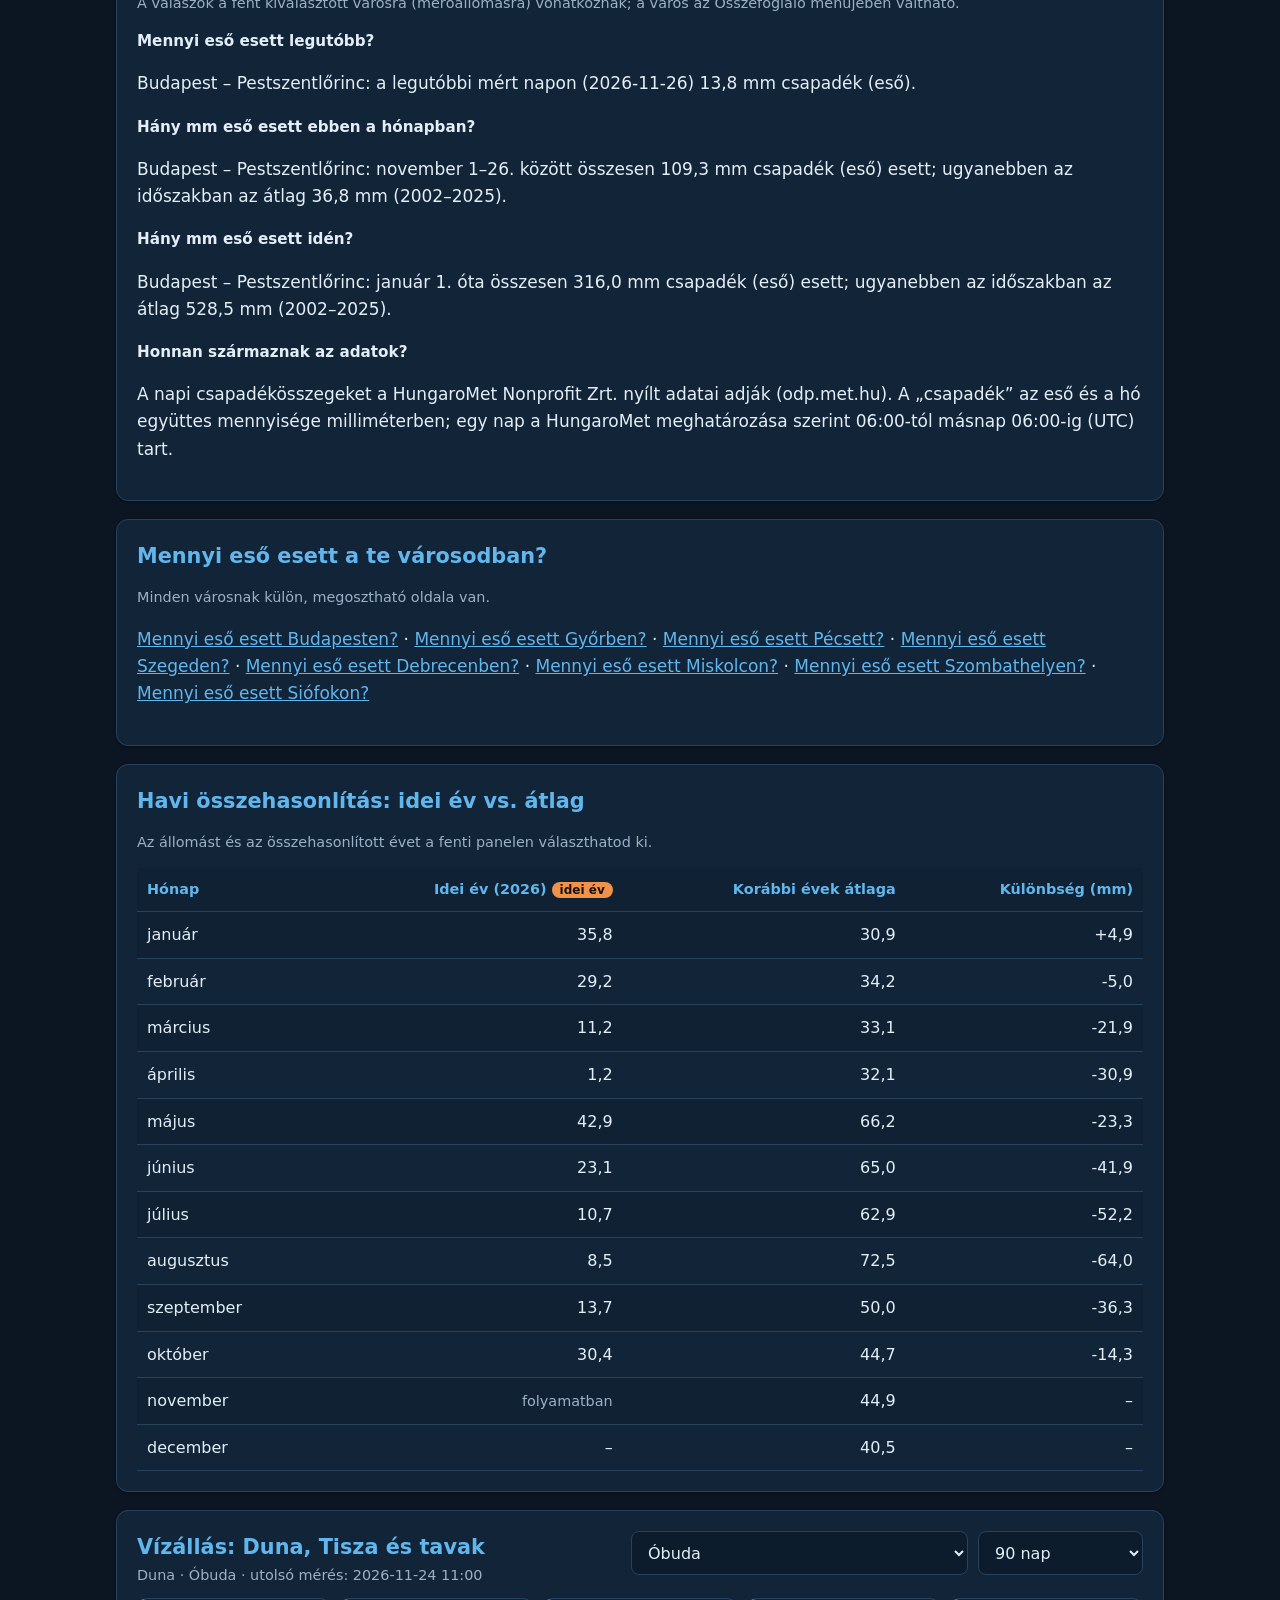
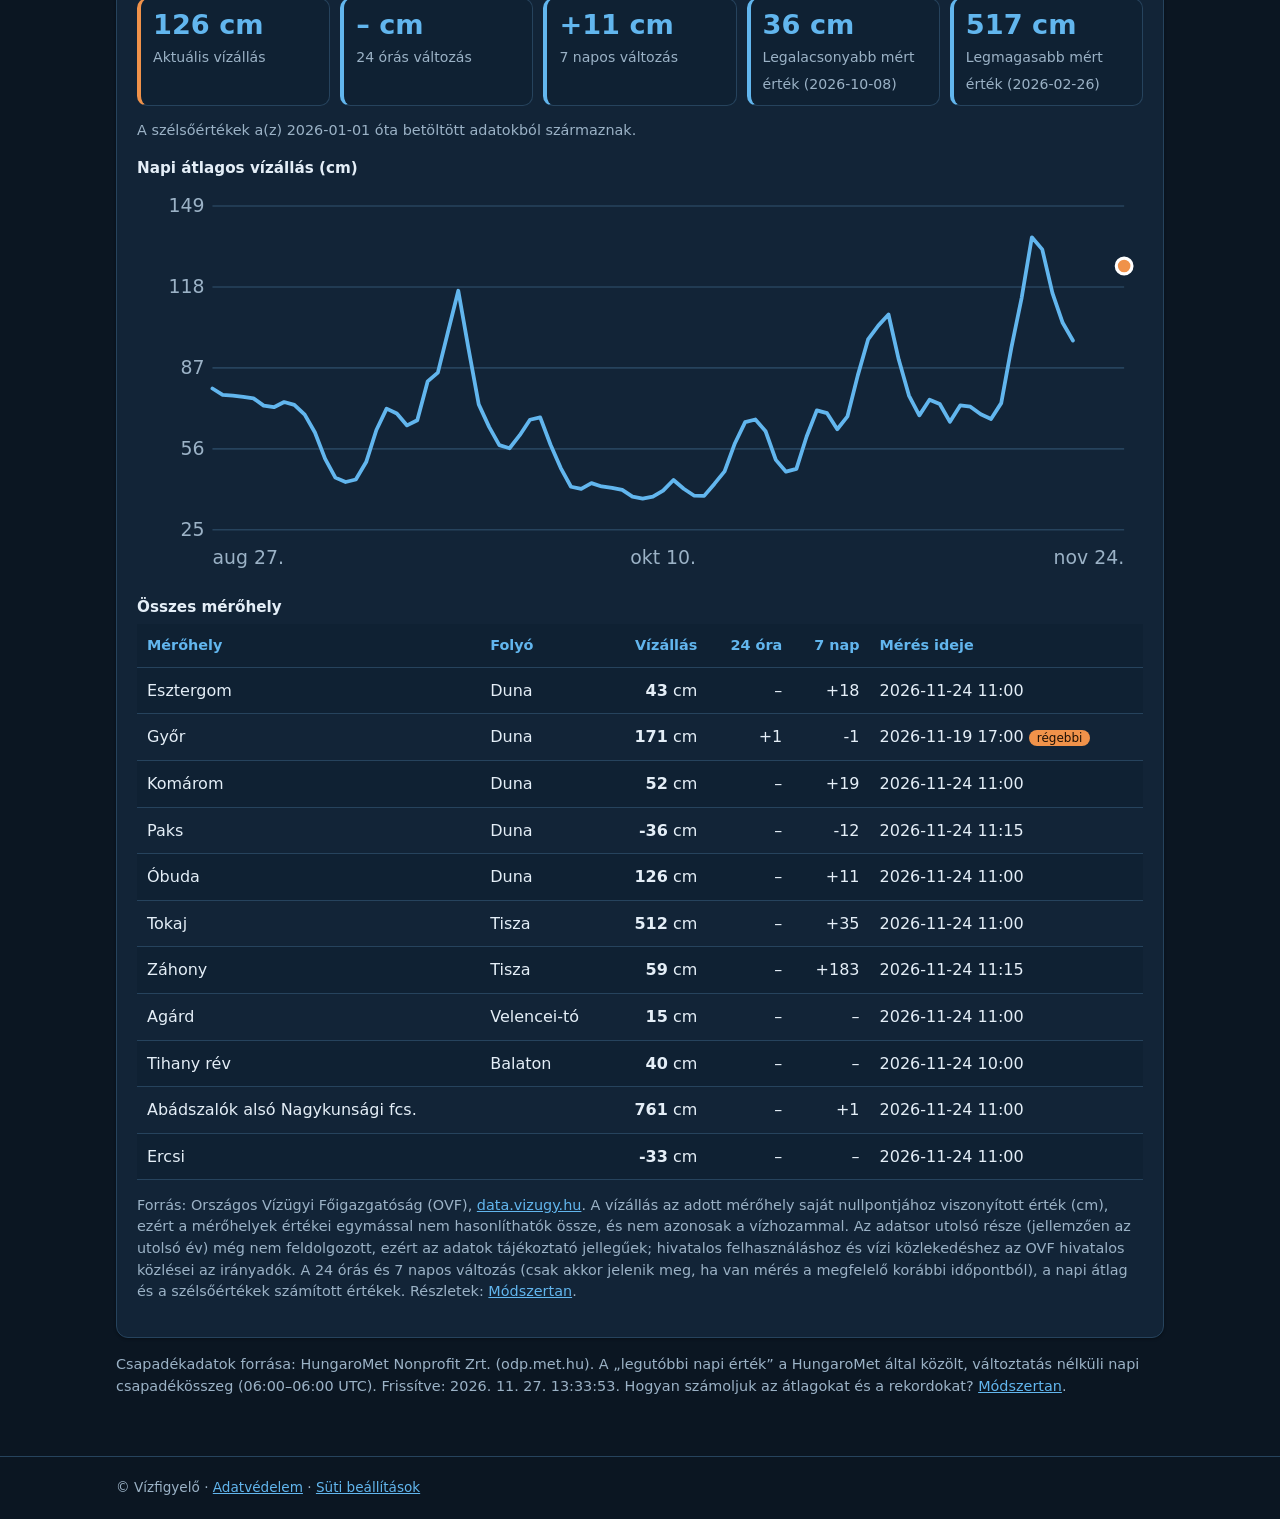
==== commit 5b3d229e: "Update data" ====
--- a/index.html
+++ b/index.html
@@ -73,7 +73,7 @@
 <div class="card" id="citc">
  <h2>Mennyi eső esett a te városodban?</h2>
  <p class="note">Minden városnak külön, megosztható oldala van.</p>
- <p id="citl"><!--CITIES--><!--/CITIES--></p>
+ <p id="citl"><!--CITIES--><a href="eso/budapest.html">Mennyi eső esett Budapesten?</a> · <a href="eso/gyor.html">Mennyi eső esett Győrben?</a> · <a href="eso/pecs.html">Mennyi eső esett Pécsett?</a> · <a href="eso/szeged.html">Mennyi eső esett Szegeden?</a> · <a href="eso/debrecen.html">Mennyi eső esett Debrecenben?</a> · <a href="eso/miskolc.html">Mennyi eső esett Miskolcon?</a> · <a href="eso/szombathely.html">Mennyi eső esett Szombathelyen?</a> · <a href="eso/siofok.html">Mennyi eső esett Siófokon?</a><!--/CITIES--></p>
 </div>
 
 <div class="card" id="cmpc">
--- a/assets/site.css
+++ b/assets/site.css
@@ -1,53 +1,54 @@
-/* Light blue palette: tints of one blue + one complementary orange accent */
-:root{color-scheme:light;
---bg:#eef5fb;--card:#ffffff;--tx:#10304a;--mu:#5a7388;--bd:#d3e2ee;
---ac:#0b6fb3;--ac2:#4a9fd8;--ac3:#b7d8f0;--land:#dcebf6;--wa:#e07a2b}
+/* Dark blue palette: tints of one blue + one complementary orange accent */
+:root{color-scheme:dark;
+--bg:#0b1622;--card:#122437;--tx:#e4eef7;--mu:#9bb2c6;--bd:#26435d;
+--ac:#62b6ee;--ac2:#3d8fd0;--ac3:#22506f;--land:#183550;--wa:#f0924a;
+--hd:#0e3a5c;--btn:#1f78b8;--soft:#0f2133;--hov:#183049;--inp:#0d1c2c;--demo:#3a2614}
 *{box-sizing:border-box}
 body{margin:0;background:var(--bg);color:var(--tx);font:16px/1.55 system-ui,-apple-system,"Segoe UI",Roboto,sans-serif}
 a{color:var(--ac)}
 .w{max-width:1080px;margin:0 auto;padding:16px}
 h1{font-size:1.6rem;margin:.2em 0}h2{font-size:1.15rem;margin:0 0 .5em;color:var(--ac)}
 .sub{color:var(--mu);margin:0 0 12px}
-.card{background:var(--card);border:1px solid var(--bd);border-radius:12px;padding:14px;margin-top:14px;box-shadow:0 1px 3px rgba(11,111,179,.06)}
+.card{background:var(--card);border:1px solid var(--bd);border-radius:12px;padding:14px;margin-top:14px;box-shadow:0 1px 3px rgba(0,0,0,.35)}
 .grid{display:grid;grid-template-columns:1.2fr 1fr;gap:14px}.grid .card{margin-top:0}
 @media(max-width:800px){.grid{grid-template-columns:1fr}}
-.demo{background:#fdeede;border:1px solid var(--wa);border-radius:10px;padding:10px 12px;margin:12px 0;font-size:.9rem}
-header.site{background:var(--ac)}
+.demo{background:var(--demo);border:1px solid var(--wa);border-radius:10px;padding:10px 12px;margin:12px 0;font-size:.9rem}
+header.site{background:var(--hd);border-bottom:1px solid var(--bd)}
 .bar{display:flex;align-items:center;gap:18px;flex-wrap:wrap;padding-top:10px;padding-bottom:10px}
 .brand{font-weight:700;font-size:1.15rem;text-decoration:none;color:#fff}
 nav{display:flex;gap:6px;flex-wrap:wrap}
 nav a{padding:6px 12px;border-radius:99px;text-decoration:none;color:#fff}
 nav a:hover{background:rgba(255,255,255,.2)}
-nav a[aria-current]{background:#fff;color:var(--ac)}
+nav a[aria-current]{background:var(--ac);color:#06223a}
 #mb{display:none;margin-left:auto;font-size:1.3rem;background:none;border:1px solid rgba(255,255,255,.6);border-radius:8px;color:#fff;padding:2px 10px}
 @media(max-width:640px){#mb{display:block}nav{display:none;width:100%;flex-direction:column}nav.open{display:flex}}
 footer.site{color:var(--mu);font-size:.85rem;margin-top:24px;border-top:1px solid var(--bd)}
 svg{width:100%;height:auto;display:block}
 .land{fill:var(--land);stroke:var(--ac2);stroke-width:1.5}
-.dot{cursor:pointer;stroke:#fff;stroke-width:2}.dot:hover,.dot.sel{stroke:var(--wa);stroke-width:3}
+.dot{cursor:pointer;stroke:var(--card);stroke-width:2}.dot:hover,.dot.sel{stroke:var(--wa);stroke-width:3}
 .lbl{font-size:11px;fill:var(--tx);pointer-events:none}
 table{width:100%;border-collapse:collapse;font-size:.9rem}
 th,td{text-align:left;padding:6px 6px;border-bottom:1px solid var(--bd);vertical-align:top}
-th{color:var(--ac);font-weight:600;background:#f5faff}
+th{color:var(--ac);font-weight:600;background:var(--soft)}
 td.n,th.n{text-align:right;font-variant-numeric:tabular-nums}
-tr.r{cursor:pointer}tr.r:hover{background:#f0f7fd}
+tr.r{cursor:pointer}tr.r:hover{background:var(--hov)}
 .sc{overflow-x:auto}
 .tag{font-size:.75rem;padding:1px 8px;border-radius:99px;background:var(--ac3);color:var(--tx);white-space:nowrap}
-.tag.now{background:var(--wa);color:#fff}
+.tag.now{background:var(--wa);color:#1d1005}
 .note{color:var(--mu);font-size:.82rem}
 .legend{display:flex;gap:16px;flex-wrap:wrap;font-size:.85rem;color:var(--mu);margin:4px 0 6px}
 .legend i{display:inline-block;width:12px;height:12px;border-radius:3px;margin-right:6px;vertical-align:-1px}
 .legend i.dash{height:0;width:18px;border-radius:0;border-top:2px dashed var(--wa);vertical-align:3px}
 .ctl{display:flex;gap:10px;flex-wrap:wrap;margin-bottom:10px}
-select,input,textarea{font:inherit;color:var(--tx);background:#fff;border:1px solid var(--bd);border-radius:8px;padding:8px 10px;width:100%}
+select,input,textarea{font:inherit;color:var(--tx);background:var(--inp);border:1px solid var(--bd);border-radius:8px;padding:8px 10px;width:100%}
 .ctl select{width:auto}
 label{display:block;margin:10px 0 4px;font-weight:600}
 label.chk{display:flex;gap:8px;font-weight:400;align-items:flex-start}label.chk input{width:auto;margin-top:5px}
-.btn{background:var(--ac);color:#fff;border:0;border-radius:8px;padding:9px 16px;font:inherit;cursor:pointer}
-.btn.alt{background:#fff;color:var(--ac);border:1px solid var(--ac3)}
+.btn{background:var(--btn);color:#fff;border:0;border-radius:8px;padding:9px 16px;font:inherit;cursor:pointer}
+.btn.alt{background:var(--inp);color:var(--ac);border:1px solid var(--ac2)}
 .prose{max-width:760px}.prose p,.prose li{line-height:1.65}
 .post{display:block;text-decoration:none;color:inherit}.post h2{margin:0}
-#cb{position:fixed;left:12px;right:12px;bottom:12px;max-width:620px;margin:0 auto;z-index:50;box-shadow:0 6px 24px rgba(16,48,74,.25)}
+#cb{position:fixed;left:12px;right:12px;bottom:12px;max-width:620px;margin:0 auto;z-index:50;box-shadow:0 6px 24px rgba(0,0,0,.6)}
 #cb .row{display:flex;gap:8px;flex-wrap:wrap;margin-top:10px}
 
 /* ---- dashboard layout ---- */
@@ -59,15 +60,15 @@
 .phead h2{margin:0;font-size:1.3rem}
 .phead .ctl{margin:0}
 .tiles{display:grid;grid-template-columns:repeat(auto-fit,minmax(170px,1fr));gap:10px;margin:12px 0 14px}
-.tile{background:#f3f9fe;border:1px solid var(--bd);border-left:4px solid var(--ac);border-radius:10px;padding:8px 12px}
+.tile{background:var(--soft);border:1px solid var(--bd);border-left:4px solid var(--ac);border-radius:10px;padding:8px 12px}
 .tile b{display:block;font-size:1.45rem;color:var(--ac);line-height:1.3}
 .tile span{font-size:.8rem;color:var(--mu)}
 .tile.hl{border-left-color:var(--wa)}
 .charts{display:grid;grid-template-columns:1fr 1fr;gap:14px}
 .charts .wide{grid-column:1/-1}
 @media(max-width:700px){.charts{grid-template-columns:1fr}}
-.lblm{font-size:21px;fill:var(--tx);pointer-events:none;paint-order:stroke;stroke:#fff;stroke-width:4px}
-tr:nth-child(even) td{background:#fafcff}
+.lblm{font-size:21px;fill:var(--tx);pointer-events:none;paint-order:stroke;stroke:var(--card);stroke-width:4px}
+tr:nth-child(even) td{background:var(--soft)}
 
 /* ---- readability pass ---- */
 body{font-size:17px;line-height:1.6}
